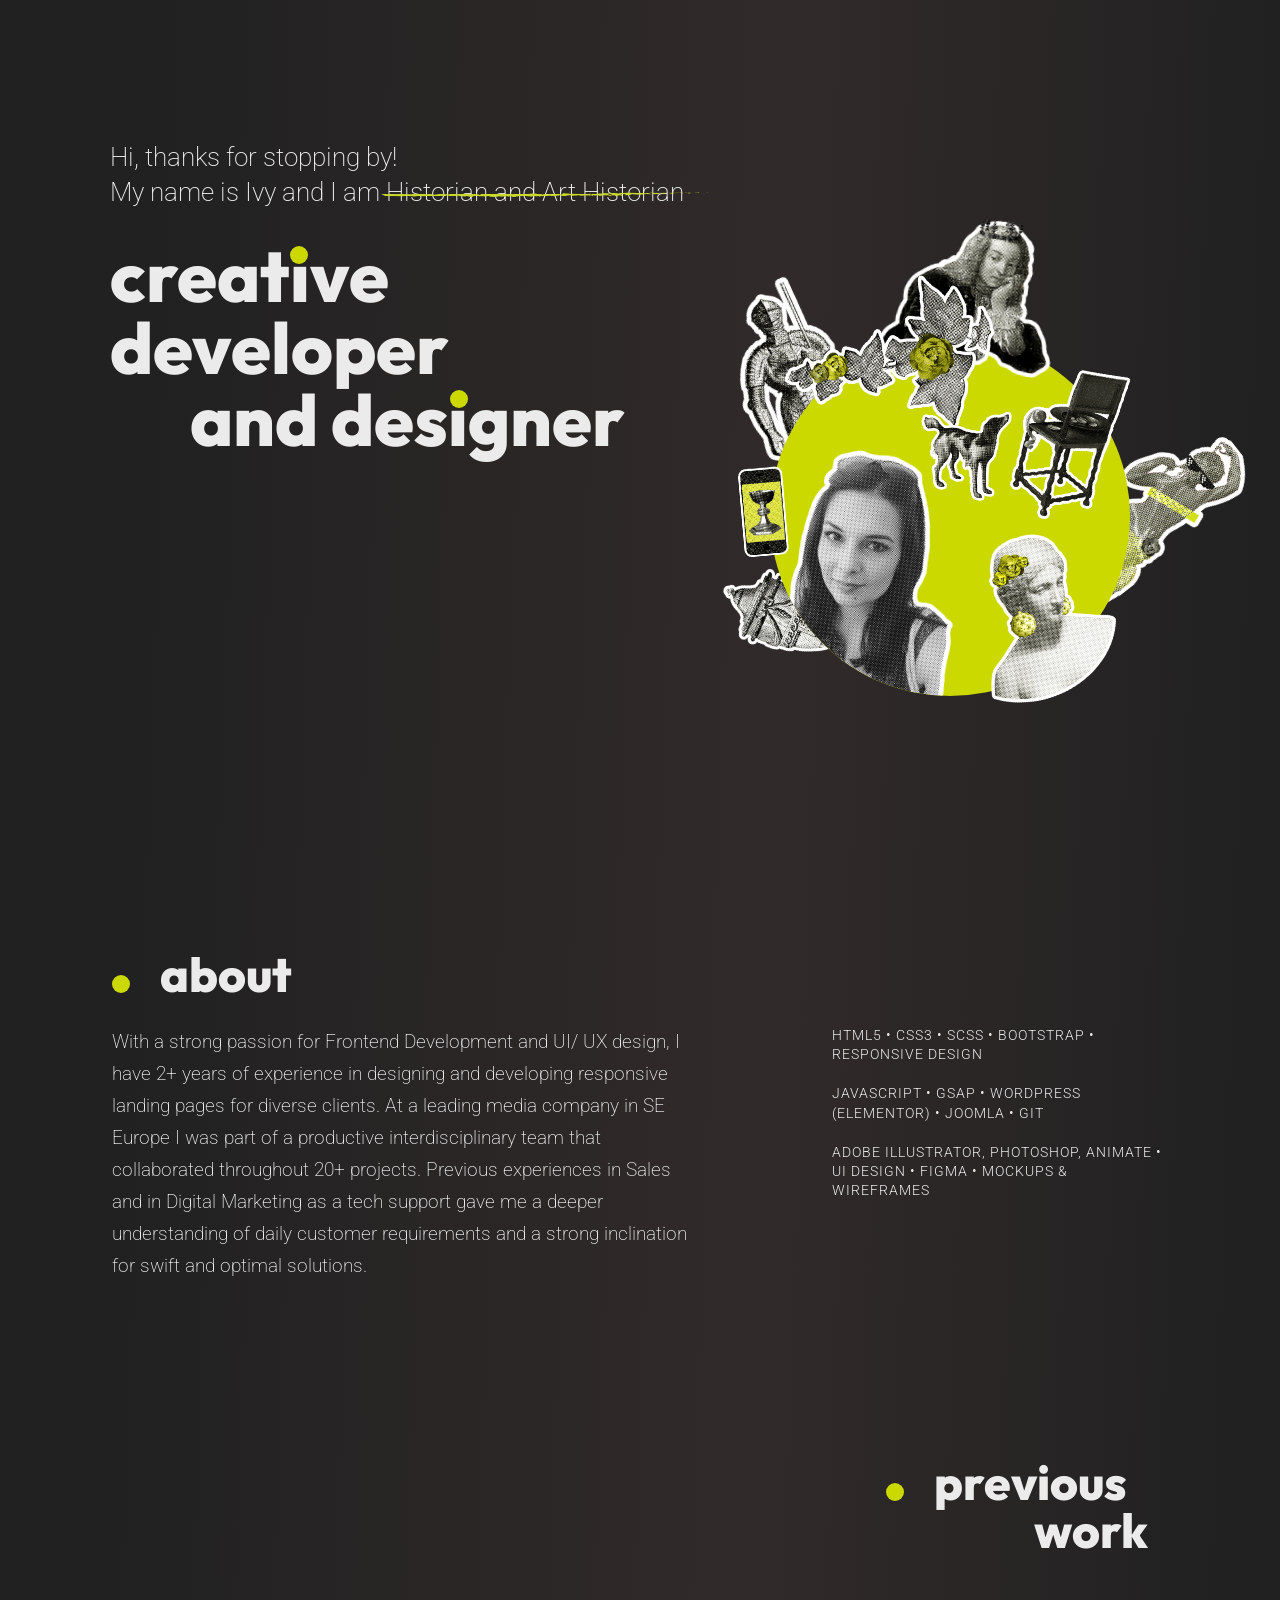
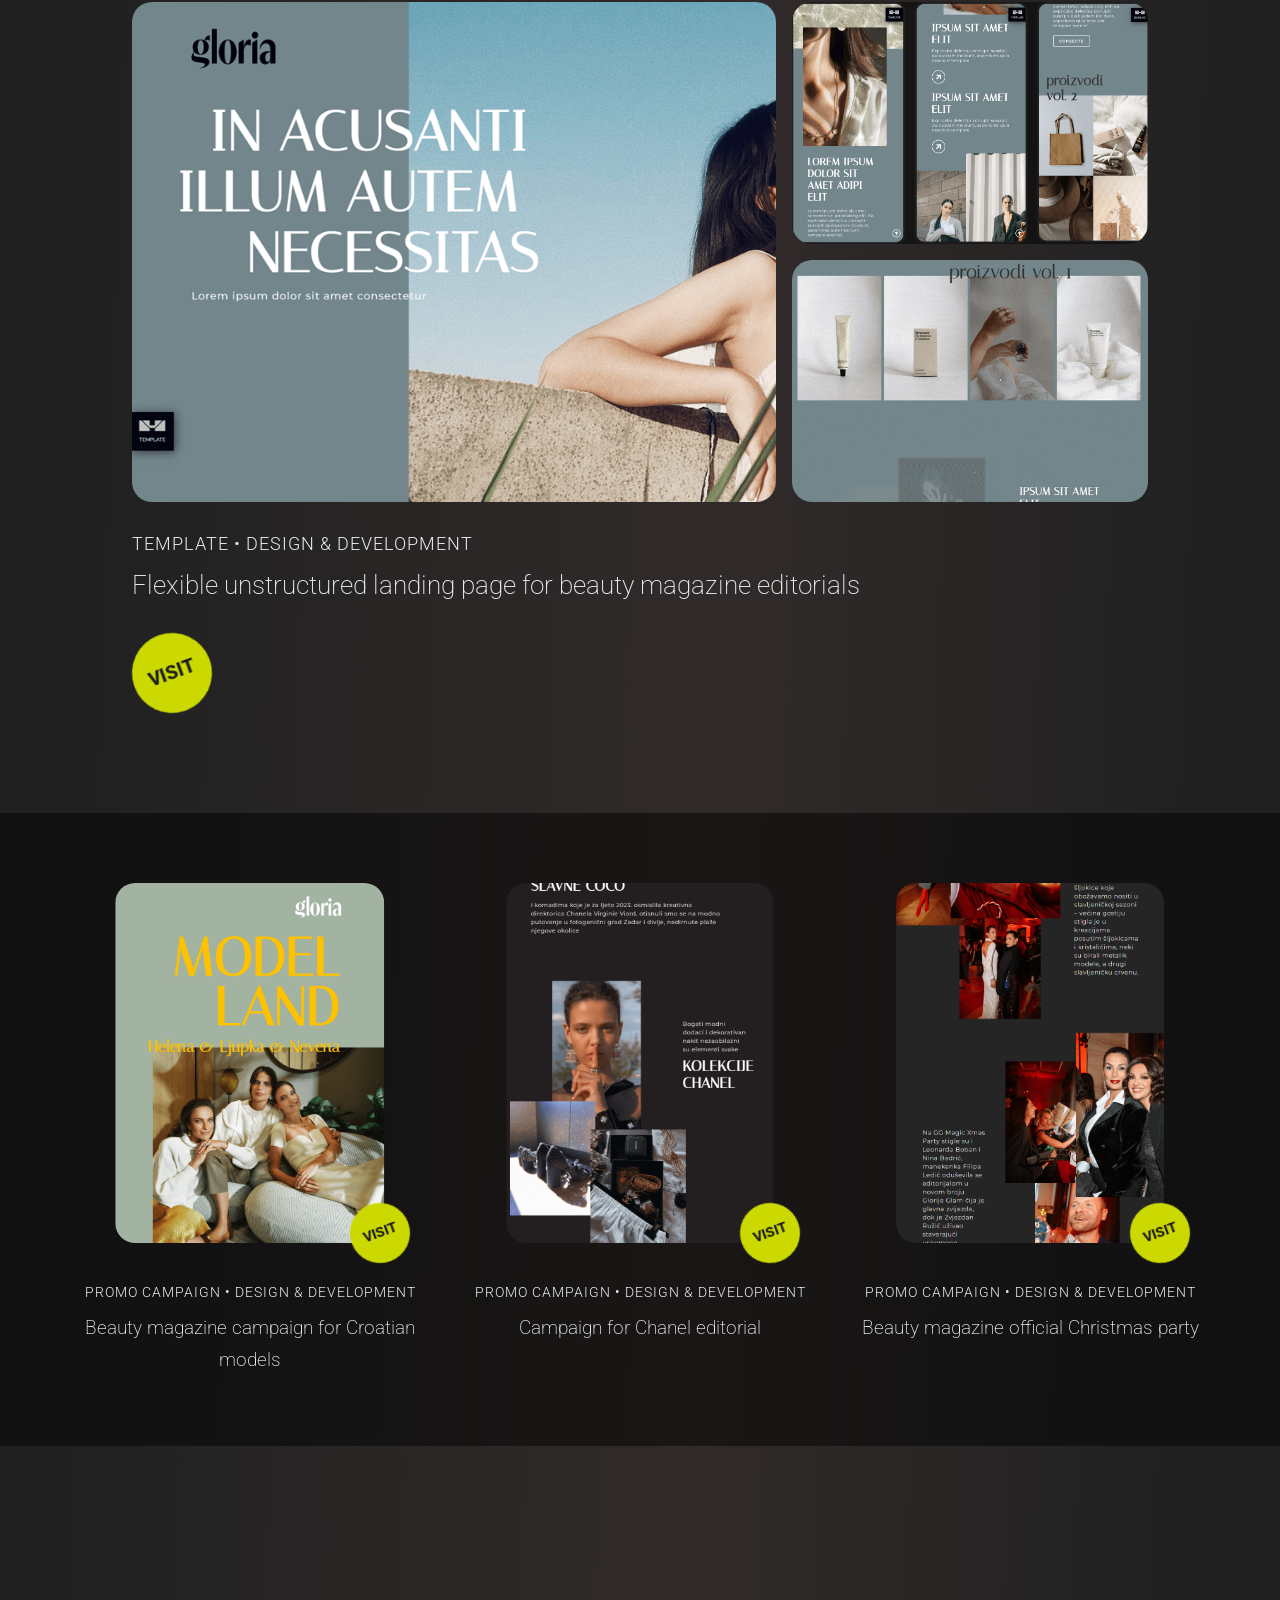
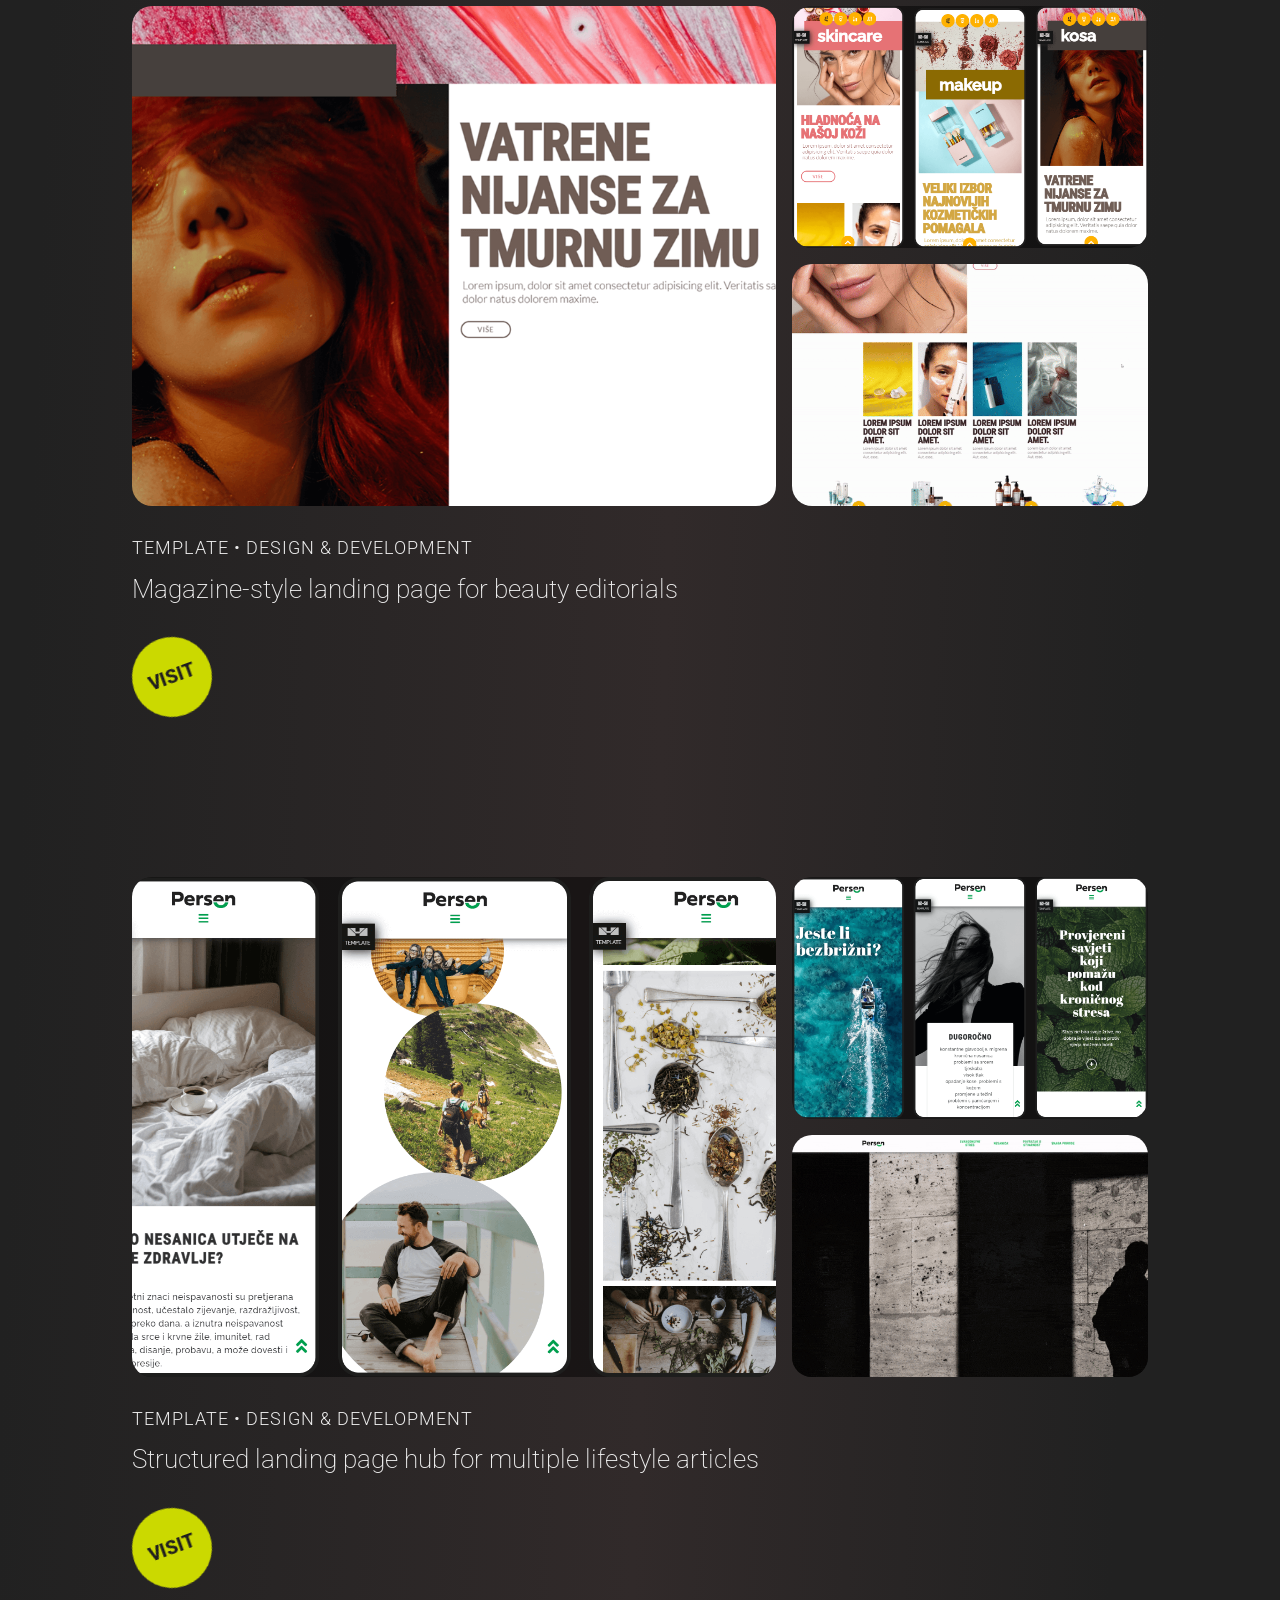
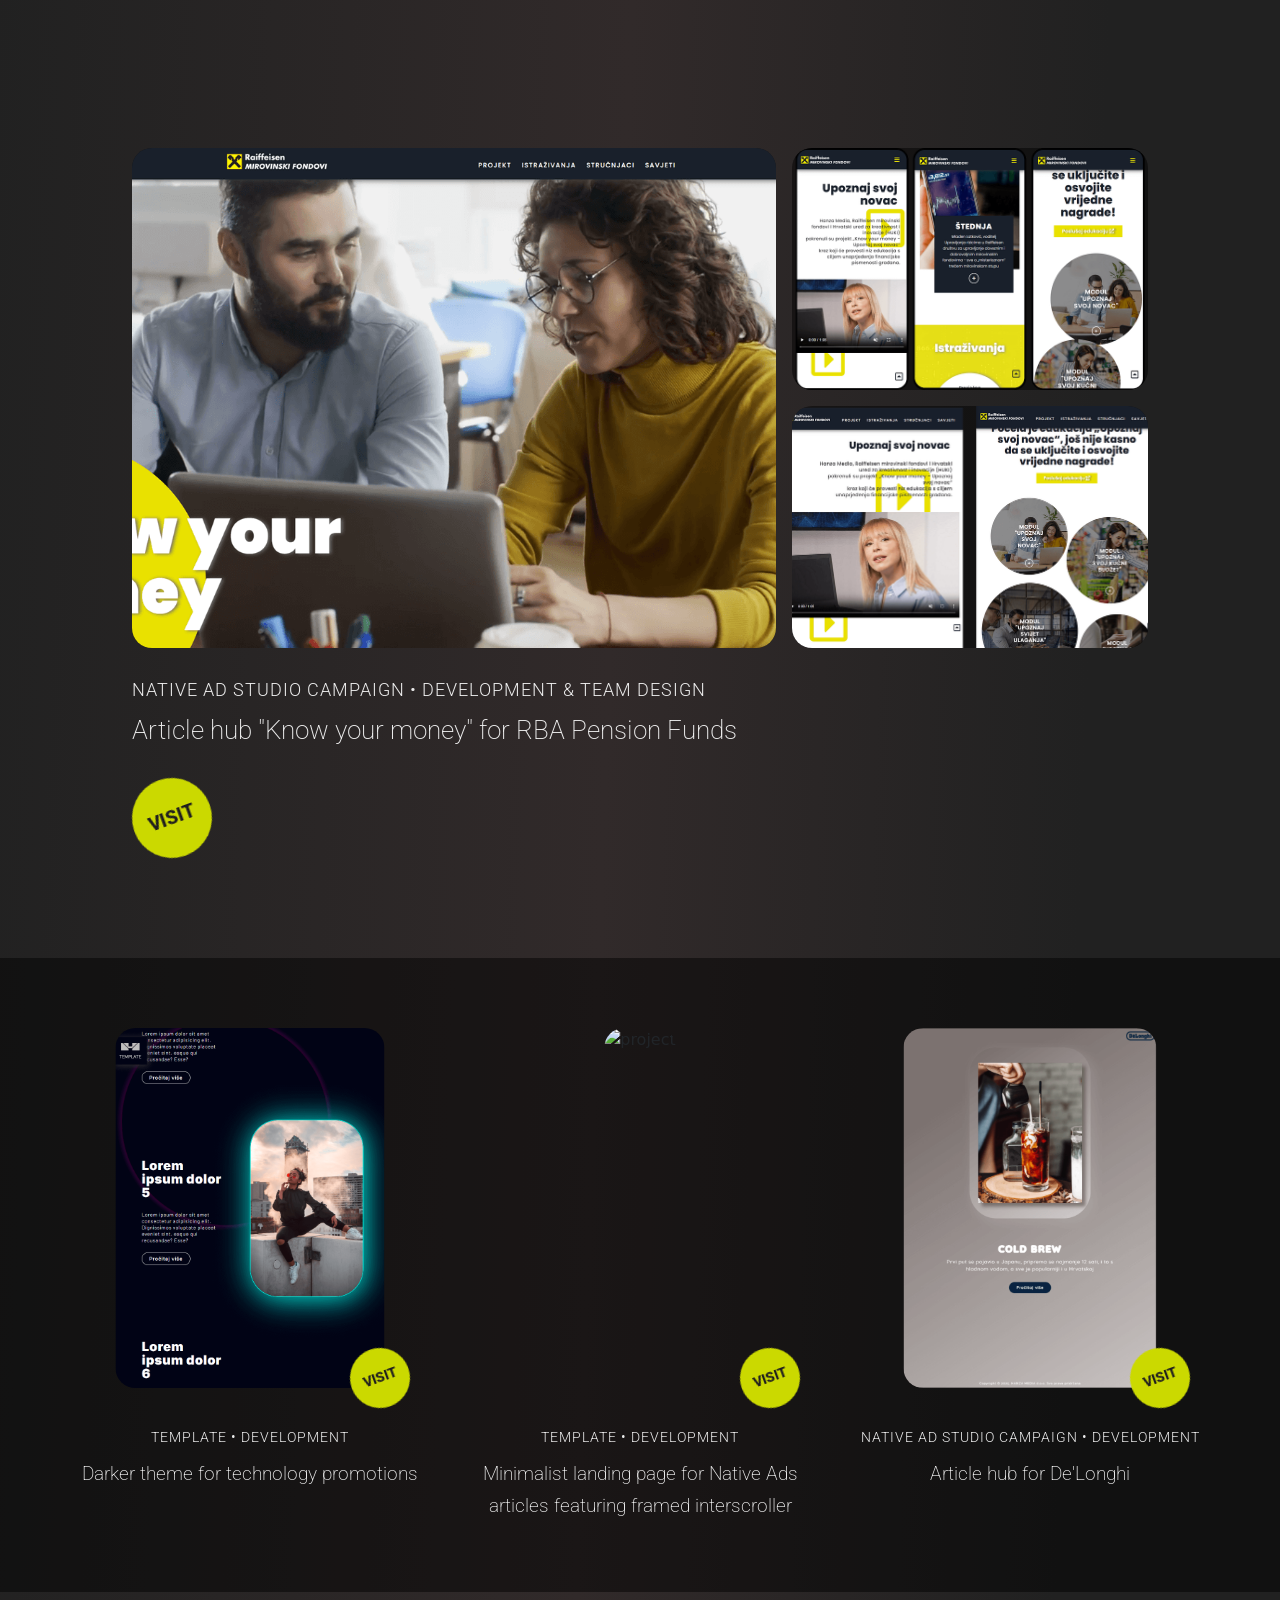
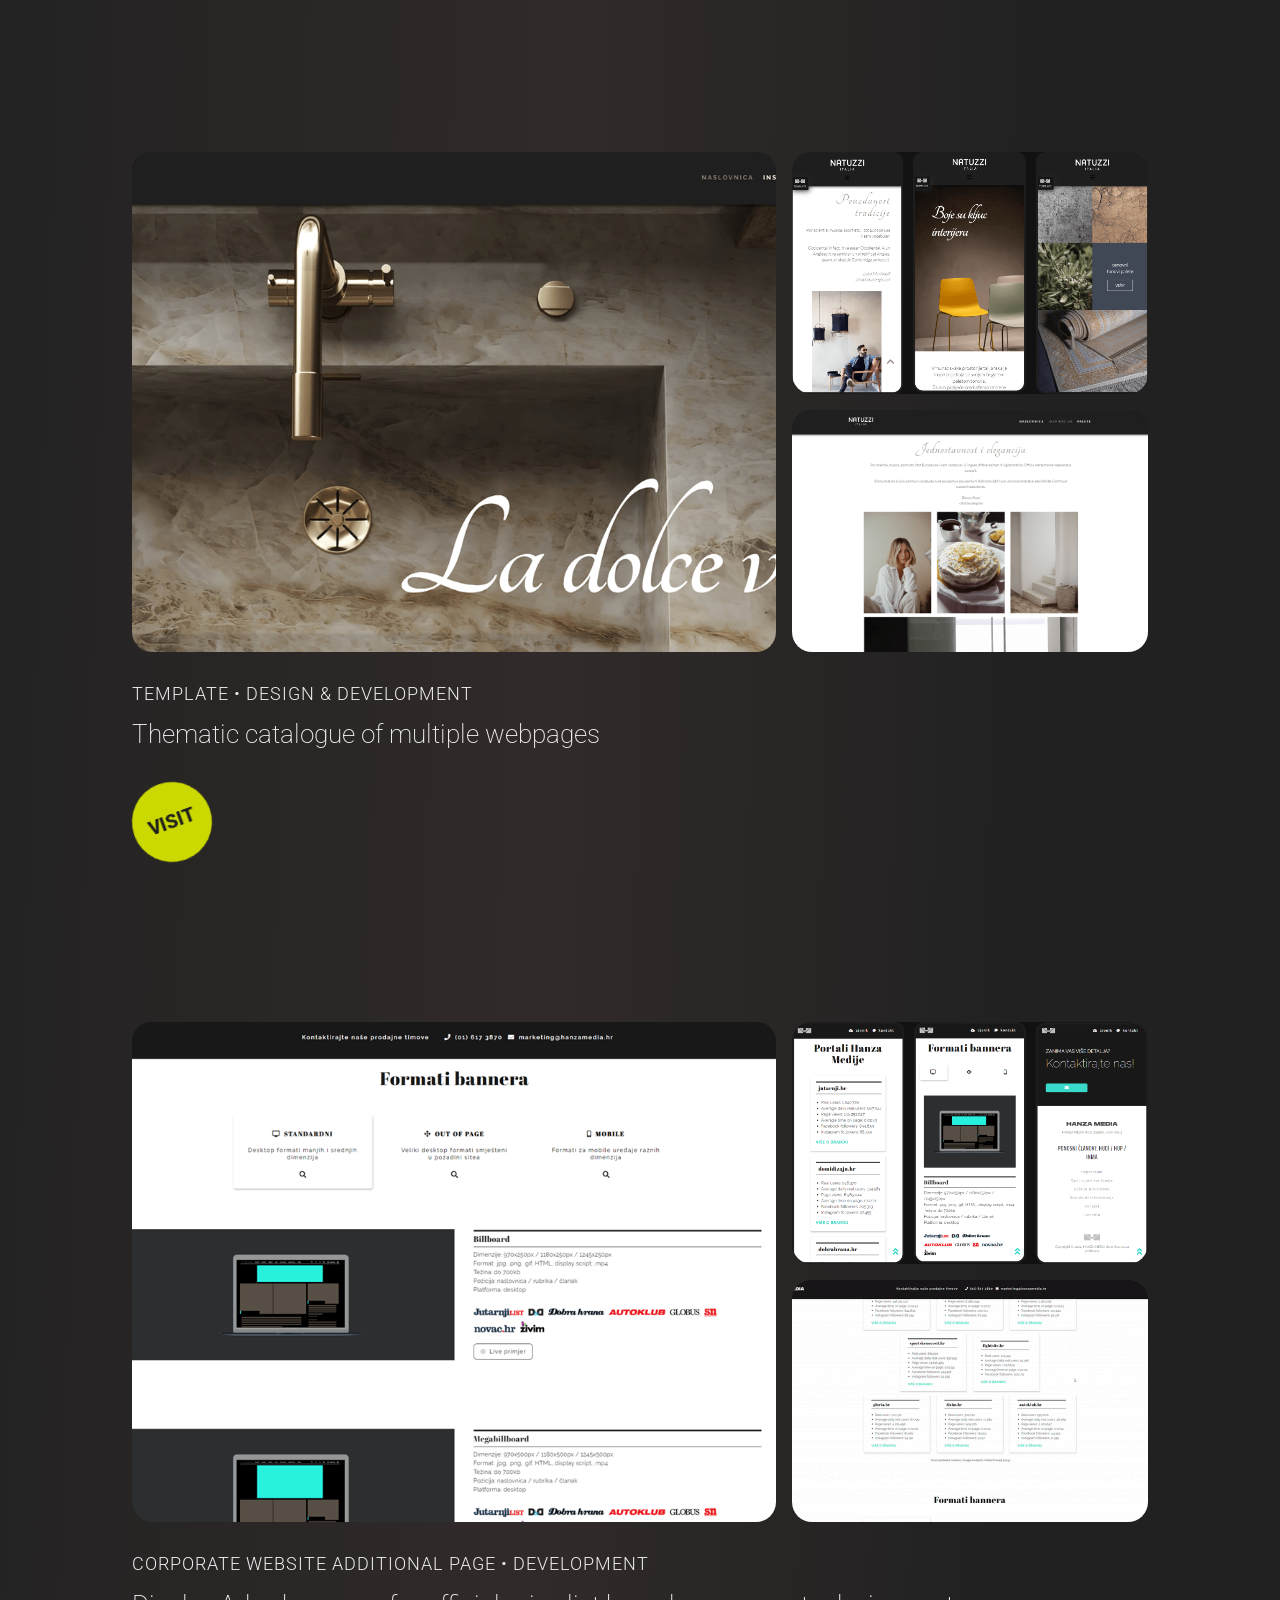
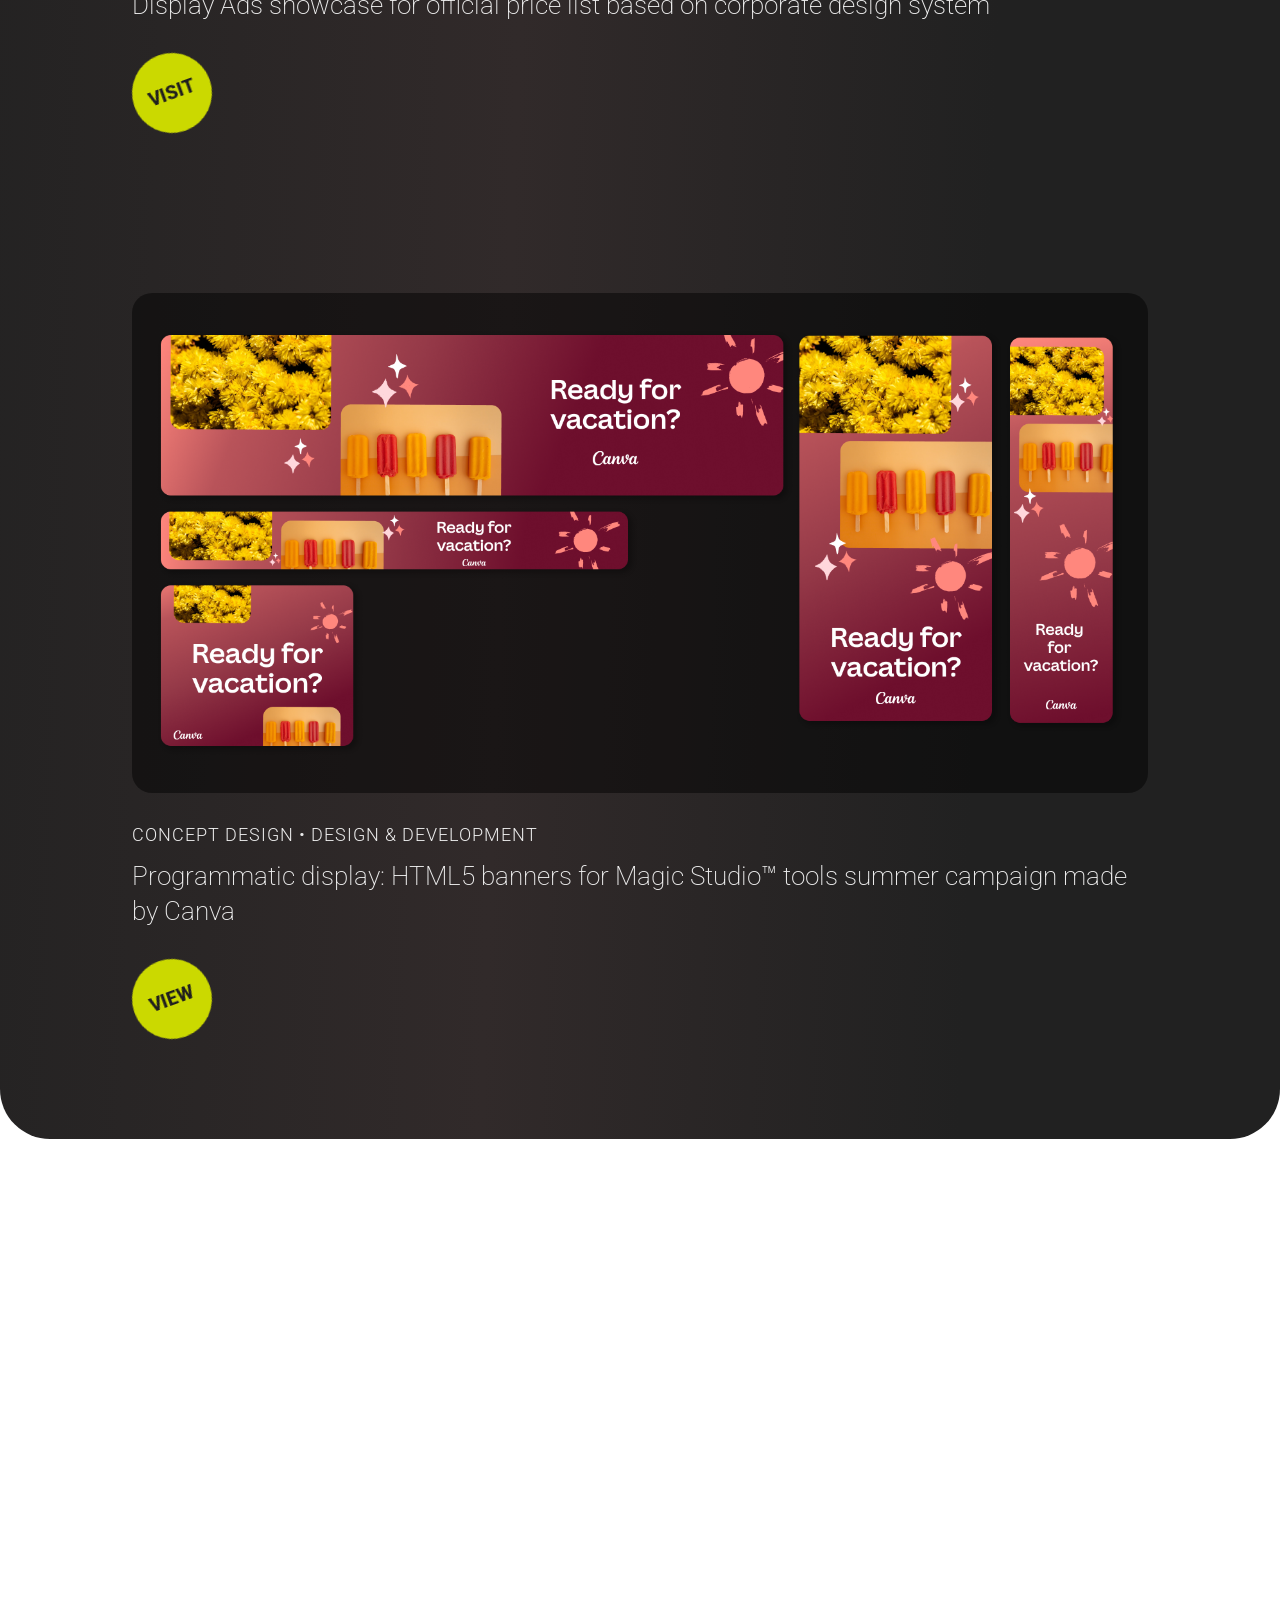
==== index.html @ 666fcdc3 "added lightbox image gallery" ====
<!DOCTYPE html>
<html lang="en">
<head>
    <meta charset="UTF-8">
    <meta name="description" content="Beauty and lifestyle content">
    <meta http-equiv="X-UA-Compatible" content="IE=edge" />
    <meta name="viewport" content="width=device-width, initial-scale=1.0">
    <meta name="robots" content="noindex">

    <!-- Font Awesome -->
    <link rel="stylesheet" href="https://cdnjs.cloudflare.com/ajax/libs/font-awesome/6.7.2/css/all.min.css">
    <!-- Bootstrap 5.0.2. -->
    <link href="https://cdn.jsdelivr.net/npm/bootstrap@5.0.2/dist/css/bootstrap.min.css" rel="stylesheet" integrity="sha384-EVSTQN3/azprG1Anm3QDgpJLIm9Nao0Yz1ztcQTwFspd3yD65VohhpuuCOmLASjC" crossorigin="anonymous">
    <!-- Google Fonts  -->
    <link rel="preconnect" href="https://fonts.googleapis.com">
    <link rel="preconnect" href="https://fonts.gstatic.com" crossorigin>
    <link href="https://fonts.googleapis.com/css2?family=Roboto:ital,wght@0,100;0,300;0,400;0,500;0,700;0,900;1,100;1,300;1,400;1,500;1,700;1,900&display=swap" rel="stylesheet">
    <link href="https://fonts.googleapis.com/css2?family=Outfit:wght@100..900&display=swap" rel="stylesheet">
    <!-- AOS -->
    <link href="https://unpkg.com/aos@2.3.1/dist/aos.css" rel="stylesheet">

    <link rel="stylesheet" type="text/css" href="css/main.css">
    <link rel="icon" type="image/png" sizes="16x16" href="assets/favicon-32x32.png">
    <title>Ivana Supljika &#x2022; Creative Developer</title>

            <!-- SHARE -->
            <meta property="og:title" content="Ivana Supljika"/>
            <meta property="og:description" content="Creative Developer and Designer Portfolio"/>
            <meta property="og:type" content="website"/>
            <meta property="og:locale" content="en_GB"/>
            <meta property="og:url" content="https://ivyshoo.github.io/public/index.html"/>
            <meta property="og:image" content="https://ivyshoo.github.io/public/assets/og-img.png"/>
            <meta property="og:image:secure_url" content="https://ivyshoo.github.io/public/assets/og-img.png"/>
            <meta property="og:image:width" content="1000"/>
            <meta property="og:image:height" content="532"/>
    
</head>

<body>

    <div id="background">

        <div class="lightbox hide">
            <img src="assets/portfolio/cover-fs.png" alt="project">
            <div class="arrow arrow-left">
                <i class="fa-solid fa-chevron-left"></i>
            </div>
            <div class="arrow arrow-right">
                <i class="fa-solid fa-chevron-right"></i>
            </div>
        </div>
    

        <nav>
            <div class="navigation-links">
                <span class="navi-link">
                    <a href="#work" class="text-upper">Work</a>
                </span>
                <span class="dot-sm">
                    &#x2022;
                </span>
                <span class="navi-link">
                    <a href="#contact" class="text-upper">Contact</a>
                </span>
            </div>
        </nav>


        <header>
            <div class="title-small" data-aos="fade-right" data-aos-easing="linear" data-aos-duration="1200">
                <div class="text" >
                    Hi, thanks for stopping by! 
                    <br>
                    My name is Ivy and I am Historian and Art Historian
                    <span class="scratch">
                        <img src="assets/header-mix/strike.png" alt="scratched">
                    </span>
                </div>
            </div>

            <div class="title" data-aos="fade-right" data-aos-easing="linear" data-aos-duration="1200">
                <h1>
                    creative developer
                    <br>
                    <span class="indent-md"></span>
                    and designer
                </h1>
                <div class="letter-dot ld-1"></div>
                <div class="letter-dot ld-2"></div>
            </div>

            <div class="title-photos" data-aos="fade-left" data-aos-easing="linear" data-aos-duration="1200">

                <div class="under-photos">
                    <div class="up under-1">
                        <img src="assets/header-mix/knight-ol.png" alt="knight">
                    </div>
                    <div class="up under-2">
                        <img src="assets/header-mix/lady2-ol.png" alt="lady">
                        <img src="assets/header-mix/sung.png" alt="sunglasses">
                    </div>
                    <div class="up under-3">
                        <img src="assets/header-mix/vase-ol.png" alt="vase">
                    </div>
                </div>

                <div class="header-photo">
                    <img src="assets/header-mix/avatar-ol.png" alt="avatar">
                </div>

                <div class="over-photos">
                    <div class="over over-1">
                        <img src="assets/header-mix/bored-guy-cb-ol.png" alt="noble">
                        <img src="assets/header-mix/crown-falling.png" alt="crown">
                    </div>
                    <div class="over over-2">
                        <img src="assets/header-mix/chair-f-ol.png" alt="chair">
                    </div>
                    <div class="over over-3">
                        <img src="assets/header-mix/lady-f-ol.png" alt="lady">
                    </div>
                    <div class="over over-4">
                        <img src="assets/header-mix/leaves-f-ol.png" alt="leaves">
                    </div>
                    <div class="over over-5">
                        <img src="assets/header-mix/mobile-chalice-f-ol.png" alt="mobile">
                    </div>
                    <div class="over over-6">
                        <img src="assets/header-mix/dog-ol.png" alt="dog">
                    </div>
                </div>

            </div>
    
        </header>


        <section id="about" class="about" data-aos="fade-in" data-aos-easing="linear" data-aos-duration="1000">
            <div class="container">
                <div class="row">
    
                    <div class="col-12">
                        <div class="subtitle">
                            <div class="subtitle-dot sbt-dot-1" data-aos="fade-right" data-aos-easing="linear" data-aos-duration="800"></div>

                            <h2 data-aos="fade-in" data-aos-easing="linear" data-aos-duration="800">
                                About
                            </h2>
                        </div>

                    </div>

                    <div class="col-12 col-lg-8">
                        <div class="text-sm">
                            With a strong passion for Frontend Development and UI/ UX design, I have 2+ years of experience in designing and developing responsive landing pages for diverse clients. At a leading media company in SE Europe I was part of a productive interdisciplinary team that collaborated throughout 20+ projects. Previous experiences in Sales and in Digital Marketing as a tech support gave me a deeper understanding of daily customer requirements and a strong inclination for swift and optimal solutions.
                        </div>
                    </div>
                
                    <div class="col-12 col-lg-4">
                        <div class="skills text-upper-sm">
                            <div class="skill-pack">
                                HTML5 &#x2022; CSS3 &#x2022; SCSS &#x2022; Bootstrap &#x2022; Responsive design
                            </div>
                            <div class="skill-pack">
                                JavaScript &#x2022; GSAP &#x2022; Wordpress (Elementor) &#x2022; Joomla &#x2022; Git
                            </div>
                            <div class="skill-pack">
                                Adobe Illustrator, Photoshop, Animate &#x2022; UI Design &#x2022; Figma &#x2022; Mockups & Wireframes
                            </div>
                        </div>
                    </div>
    
                </div>
            </div>
        </section>
    

        <section id="work">
            <div class="container">
                <div class="row">
                    <div class="col-12">

                        <div class="subtitle">
                            <div class="subtitle-dot" data-aos="fade-right" data-aos-easing="linear" data-aos-duration="800"></div>

                            <h2 data-aos="fade-in" data-aos-easing="linear" data-aos-duration="800">
                                Previous 
                                <br> 
                                <div class="indent">work</div>
                            </h2>
                        </div>

                        <div class="project" data-aos="zoom-in" data-aos-easing="linear" data-aos-duration="800">
                            <div class="project-grid">
                                <div class="grid-img g-img-l grid-row-span-2 img-special-1">
                                    <img src="assets/portfolio/cover-fs.png" alt="project" class="img-click">
                                </div>
                                <div class="grid-img g-img-sm mobile-img">
                                    <img src="assets/portfolio/mobile-fs2.png" alt="project" class="img-click">
                                </div>
                
                                <div class="grid-img g-img-sm">
                                    <img src="assets/portfolio/gif-fs.gif" alt="project" class="img-click">
                                </div>
                            </div>
                
                            <div class="project-title text-upper">
                                Template &#x2022; Design & Development
                            </div>
                            <div class="project-text text">
                                Flexible unstructured landing page for beauty magazine editorials
                            </div>
                            <div class="project-cta">
                                <a href="https://apps.jutarnji.hr/dev/templates/freestyle/" target="_blank">
                                    <button class="btn-visit" >Visit</button>
                                </a>
                            </div>

                        </div>

                    </div>
                </div>
            </div>

            <div class="container-fluid">
                <div class="row">
                    <div class="col-12">

                        <div class="project-set">
                
                            <div class="project-mini" data-aos="fade-down" data-aos-easing="linear" data-aos-duration="800">
                                <div class="project-mini-img">
                                    <img src="assets/portfolio/cover-fs1.png" alt="project" class="img-click click-mini">
                                </div>
                    
                                <div class="project-title text-upper-sm">
                                    Promo campaign &#x2022; Design & Development
                                </div>
                                <div class="project-text text-sm">
                                    Beauty magazine campaign for Croatian models
                                </div>
                                <div class="project-cta">
                                    <a href="https://apps.gloria.hr/model-land/" target="_blank">
                                        <button>Visit</button>
                                    </a>
                                </div>
                            </div>
                
                            <div class="project-mini" data-aos="fade-up" data-aos-easing="linear" data-aos-duration="800" data-aos-offset="300">
                                <div class="project-mini-img">
                                    <img src="assets/portfolio/cover-fs2.png" alt="project" class="img-click click-mini">
                                </div>
                
                                <div class="project-title text-upper-sm">
                                    Promo campaign &#x2022; Design & Development
                                </div>
                                <div class="project-text text-sm">
                                    Campaign for Chanel editorial
                                </div>
                                <div class="project-cta">
                                    <a href="https://apps.gloria.hr/iza-kulisa-snimanja/" target="_blank">
                                        <button>Visit</button>
                                    </a>
                                </div>
                            </div>
                    
                            <div class="project-mini" data-aos="fade-down" data-aos-easing="linear" data-aos-duration="800" data-aos-offset="400">
                                <div class="project-mini-img">
                                    <img src="assets/portfolio/cover-fs3.png" alt="project" class="img-click click-mini">
                                </div>
                
                                <div class="project-title text-upper-sm">
                                    Promo campaign &#x2022; Design & Development
                                </div>
                                <div class="project-text text-sm">
                                    Beauty magazine official Christmas party
                                </div>
                                <div class="project-cta">
                                    <a href="https://apps.gloria.hr/gg-magic-xmas-party/" target="_blank">
                                        <button>Visit</button>
                                    </a>
                                </div>
                            </div>
                
                        </div>
                    </div>
                </div>
            </div>

            <div class="container">
                <div class="row">
                    <div class="col-12">

                        <div class="project" data-aos="zoom-in" data-aos-easing="linear" data-aos-duration="800">
                            <div class="project-grid">
                                <div class="grid-img g-img-l grid-row-span-2 img-special-2">
                                    <img src="assets/portfolio/cover-b.png" alt="project" class="img-click">
                                </div>
                                <div class="grid-img g-img-sm  mobile-img">
                                    <img src="assets/portfolio/mobile-b1.png" alt="project" class="img-click">
                                </div>
                
                                <div class="grid-img g-img-sm">
                                    <img src="assets/portfolio/gif-b.gif" alt="project" class="img-click">
                                </div>
                            </div>
                
                            <div class="project-title text-upper">
                                Template &#x2022; Design & Development
                            </div>
                            <div class="project-text text">
                                Magazine-style landing page for beauty editorials
                            </div>
                            <div class="project-cta">
                                <a href="https://apps.jutarnji.hr/dev/templates/beauty/" target="_blank">
                                    <button>Visit</button>
                                </a>
                            </div>
                        </div>
                
                
                        <div class="project" data-aos="zoom-in" data-aos-easing="linear" data-aos-duration="800">
                            <div class="project-grid">
                                <div class="grid-img g-img-l grid-row-span-2 mobile-img">
                                    <img src="assets/portfolio/mobile-h2.png" alt="project" class="img-click">
                                </div>
                                <div class="grid-img g-img-sm mobile-img">
                                    <img src="assets/portfolio/mobile-h1.png" alt="project" class="img-click">
                                </div>
                
                                <div class="grid-img g-img-sm">
                                    <img src="assets/portfolio/gif-health.gif" alt="project" class="img-click">
                                </div>
                            </div>
                
                            <div class="project-title text-upper">
                                Template &#x2022; Design & Development
                            </div>
                            <div class="project-text text">
                                Structured landing page hub for multiple lifestyle articles
                            </div>
                            <div class="project-cta">
                                <a href="https://apps.jutarnji.hr/dev/templates/zdravlje/" target="_blank">
                                    <button>Visit</button>
                                </a>
                            </div>
                        </div>
                
                
                        <div class="project" data-aos="zoom-in" data-aos-easing="linear" data-aos-duration="800">
                            <div class="project-grid">
                                <div class="grid-img g-img-l grid-row-span-2 img-special-3">
                                    <img src="assets/portfolio/cover-rba.png" alt="project" class="img-click">
                                </div>
                                <div class="grid-img g-img-sm mobile-img">
                                    <img src="assets/portfolio/mobile-rba.png" alt="project" class="img-click">
                                </div>
                
                                <div class="grid-img g-img-sm mobile-img">
                                    <img src="assets/portfolio/mobile-rba2.png" alt="project" class="img-click">
                                </div>
                            </div>
                
                            <div class="project-title text-upper">
                                Native Ad Studio campaign &#x2022; Development & team design
                            </div>
                            <div class="project-text text">
                                Article hub "Know your money" for RBA Pension Funds 
                            </div>
                            <div class="project-cta">
                                <a href="https://native.jutarnji.hr/know-your-money/" target="_blank">
                                    <button>Visit</button>
                                </a>
                            </div>
                        </div>
                
                    </div>
                </div>
            </div>

            <div class="container-fluid">
                <div class="row">
                    <div class="col-12">

                        <div class="project-set">
                
                            <div class="project-mini" data-aos="fade-down" data-aos-easing="linear" data-aos-duration="800">
                                <div class="project-mini-img">
                                    <img src="assets/portfolio/cover-tehno.png" alt="project" class="img-click">
                                </div>
                    
                                <div class="project-title text-upper-sm">
                                    Template &#x2022; Development
                                </div>
                                <div class="project-text text-sm">
                                    Darker theme for technology promotions
                                </div>
                                <div class="project-cta">
                                    <a href="https://apps.jutarnji.hr/dev/templates/tehno/" target="_blank">
                                        <button>Visit</button>
                                    </a>
                                </div>
                            </div>
                
                            <div class="project-mini" data-aos="fade-up" data-aos-easing="linear" data-aos-duration="800" data-aos-offset="300">
                                <div class="project-mini-img">
                                    <img src="assets/portfolio/cover-pf.gif" alt="project" class="img-click">
                                </div>
                
                                <div class="project-title text-upper-sm">
                                    Template &#x2022; Development
                                </div>
                                <div class="project-text text-sm">
                                    Minimalist landing page for Native Ads articles featuring framed interscroller
                                </div>
                                <div class="project-cta">
                                    <a href="https://apps.jutarnji.hr/dev/templates/page-frame/" target="_blank">
                                        <button>Visit</button>
                                    </a>
                                </div>
                            </div>
                    
                            <div class="project-mini" data-aos="fade-down" data-aos-easing="linear" data-aos-duration="800" data-aos-offset="400">
                                <div class="project-mini-img">
                                    <img src="assets/portfolio/cover-delonghi.png" alt="project" class="img-click">
                                </div>
                
                                <div class="project-title text-upper-sm">
                                    Native Ad Studio campaign &#x2022; Development
                                </div>
                                <div class="project-text text-sm">
                                    Article hub for De'Longhi
                                </div>
                                <div class="project-cta">
                                    <a href="https://native.jutarnji.hr/neki-to-vole-hladno/" target="_blank">
                                        <button>Visit</button>
                                    </a>
                                </div>
                            </div>
                    
                        </div>
                
                    </div>
                </div>
            </div>

            <div class="container">
                <div class="row">
                    <div class="col-12">

                        <div class="project" data-aos="zoom-in" data-aos-easing="linear" data-aos-duration="800">
                            <div class="project-grid">
                                <div class="grid-img g-img-l grid-row-span-2">
                                    <img src="assets/portfolio/cover-i.png" alt="project" class="img-click">
                                </div>
                                <div class="grid-img g-img-sm mobile-img">
                                    <img src="assets/portfolio/mobile-i.png" alt="project" class="img-click">
                                </div>
                
                                <div class="grid-img g-img-sm">
                                    <img src="assets/portfolio/scene-i.png" alt="project" class="img-click">
                                </div>
                            </div>
                
                            <div class="project-title text-upper">
                                Template &#x2022; Design & Development
                            </div>
                            <div class="project-text text">
                                Thematic catalogue of multiple webpages 
                            </div>
                            <div class="project-cta">
                                <a href="https://apps.jutarnji.hr/dev/templates/interijeri-2/" target="_blank">
                                    <button>Visit</button>
                                </a>
                            </div>
                        </div>
                
                
                        <div class="project" data-aos="zoom-in" data-aos-easing="linear" data-aos-duration="800">
                            <div class="project-grid">
                                <div class="grid-img g-img-l grid-row-span-2">
                                    <img src="assets/portfolio/cover-sc.png" alt="project" class="img-click">
                                </div>
                                <div class="grid-img g-img-sm mobile-img">
                                    <img src="assets/portfolio/mobile-sc.png" alt="project" class="img-click">
                                </div>
                
                                <div class="grid-img g-img-sm">
                                    <img src="assets/portfolio/gif-sc.gif" alt="project" class="img-click">
                                </div>
                            </div>
                
                            <div class="project-title text-upper">
                                Corporate website additional page &#x2022; Development
                            </div>
                            <div class="project-text text">
                                Display Ads showcase for official price list based on corporate design system
                            </div>
                            <div class="project-cta">
                                <a href="https://native.jutarnji.hr/showcase/" target="_blank">
                                    <button>Visit</button>
                                </a>
                            </div>
                        </div>
                
                
                        <div class="project" data-aos="zoom-in" data-aos-easing="linear" data-aos-duration="800">

                            <div class="project-special">
                                <img src="assets/portfolio/display-banners-mob.png" alt="banners" class="d-md-none">
                                <img src="assets/portfolio/display-banners.png" alt="banners" class="d-none d-md-block img-click">
                            </div>
                
                            <div class="project-title text-upper">
                                Concept design &#x2022; Design & Development
                            </div>
                            <div class="project-text text">
                                Programmatic display: HTML5 banners for Magic Studio™ tools summer campaign made by Canva
                            </div>
                            <div class="project-cta">
                                <a href="https://dribbble.com/shots/24699348-Concept-design-animated-display-ads" target="_blank">
                                    <button>View</button>
                                </a>
                            </div>

                        </div>

                    </div>
                </div>
            </div>

            <div id="contact"></div>
        </section>

    </div>


    <footer>

        <div class="footer-content">
            <div class="title-footer">
                <h1 class="d-block d-md-none">
                    Wanna talk?
                    <br>
                    Let's connect!
                </h1>
                <h1 class="d-none d-md-block">
                    Wanna 
                    <br>
                    <span class="indent-md"></span>
                    talk?
                    <br>
                    Let's connect!
                </h1>

                <div class="letter-dot ld-3"></div>
                <div class="letter-dot ld-4"></div>
            </div>

            <div class="footer-guy">
                <div class="mobile-guy-wave">
                    <img src="assets/footer/mobile-guy-hand-ol.png" alt="statue-hand">
                </div>
                
                <div class="mobile-guy-static">
                    <img src="assets/footer/mobile-guy-torso-f-ol.png" alt="statue-body">
                </div>
                <div class="gum">
                    <div class="gum-ball"></div>
                </div>
            </div>

            <div class="contact-info">
                <div class="links">
                    <a href="mailto:ivana.supljika@gmail.com" target="_blank" class="text">Mail</a>
                    <span id="click-to-copy">
                        <button type="button" class="btn-copy">
                            <div class="copy-label">Copy</div>
                        </button>
                    </span>
                    <br>
                    <a href="https://www.linkedin.com/in/ivana-supljika/" target="_blank" class="text">LinkedIn</a>
                    <br>
                    <a href="https://github.com/IvyShoo" target="_blank" class="text">GitHub</a>
                    <br>
                    <a href="https://dribbble.com/IvyShoo" target="_blank" class="text">Dribbble</a>
                </div>

                <div id="copy">
                    <div class="separator"></div>
                    <div class="copy-text text-upper-mini">
                        &copy 
                        <span id="year"></span>
                        Ivana Šupljika &#x2022; ALL RIGHTS RESERVED
                    </div>
                    <div class="assets text-mini">
                        www.freepik.com: 
                        <a href="https://www.freepik.com/author/rawpixel-com" target="_blank">"rawpixel.com"</a>, 
                        <a href="https://www.freepik.com/author/freepik" target="_blank">"freepik"</a>,
                        <a href="https://www.freepik.com/author/svstudioart" target="_blank">"svstudioart"</a> 
                        &#x2022;
                        Unsplash: 
                        <a href="https://unsplash.com/photos/white-and-gray-christmas-baubles-iZTMUjrvX4c" target="_blank">Annie Spratt</a>,
                        <a href="https://unsplash.com/photos/gold-footed-glass-on-black-table-oBn35IwlLYQ" target="_blank">James Coleman</a>,
                        <a href="https://unsplash.com/photos/red-rose-in-bloom-during-daytime-cT6VqxY6lcY" target="_blank">Hendri Sabri</a> 
                        &#x2022;
                        Paintings:
                        <a href="https://commons.wikimedia.org/wiki/Jean-Fran%C3%A7ois_de_Troy" target="_blank">Jean-François de Troy</a>,
                        <a href="https://artsandculture.google.com/asset/easy-come-easy-go/fAEhfYdVVgka-g?hl=en" target="_blank">Jan Havicksz. Steen</a> 
                    </div>
                </div>
            </div>
        </div>

        <div class="balloon">
            <a href="#">
                <img src="assets/footer/balloon-f-ol.png" alt="balloon-up">
            </a>
        </div>

    </footer>
    

    <!-- jQuery -->
    <script src="https://code.jquery.com/jquery-3.6.0.min.js" integrity="sha256-/xUj+3OJU5yExlq6GSYGSHk7tPXikynS7ogEvDej/m4=" crossorigin="anonymous"></script>

    <!-- Bootstrap 5.0.2. -->
    <script src="https://cdn.jsdelivr.net/npm/bootstrap@5.0.2/dist/js/bootstrap.bundle.min.js" integrity="sha384-MrcW6ZMFYlzcLA8Nl+NtUVF0sA7MsXsP1UyJoMp4YLEuNSfAP+JcXn/tWtIaxVXM" crossorigin="anonymous"></script>

    <!-- AOS -->
    <script src="https://unpkg.com/aos@2.3.1/dist/aos.js"></script>

    <!-- GSAP -->
    <script src="https://cdn.jsdelivr.net/npm/gsap@3.12.7/dist/gsap.min.js"></script>
    <script src="https://cdn.jsdelivr.net/npm/gsap@3.12.7/dist/Flip.min.js"></script>
    <script src="https://cdn.jsdelivr.net/npm/gsap@3.12.7/dist/ScrollTrigger.min.js"></script>
    <script src="https://cdn.jsdelivr.net/npm/gsap@3.12.7/dist/MotionPathPlugin.min.js"></script>

    <!-- Custom Scripts -->
    <script src="script.js" ></script>

</body>
</html>
---- css/main.css ----
.project-cta a button {
  color: #1f1e1e;
  font-family: "Roboto", serif;
  font-style: normal;
  text-transform: uppercase;
  font-weight: 800;
  font-size: 1.2rem;
  line-height: 1.2rem;
}
@media (min-width: 1920px) {
  .project-cta a button {
    font-size: 1.4rem;
    line-height: 1.4rem;
  }
}

.project-mini a button,
#click-to-copy button {
  color: #1f1e1e;
  font-family: "Roboto", serif;
  font-style: normal;
  text-transform: uppercase;
  font-weight: 800;
  font-size: 0.8rem;
  line-height: 0.8rem;
}
@media (min-width: 992px) {
  .project-mini a button,
  #click-to-copy button {
    font-size: 0.9rem;
    line-height: 1rem;
  }
}

::-webkit-scrollbar {
  width: 1rem;
}

::-webkit-scrollbar-track {
  background: #2e2c2c;
}

::-webkit-scrollbar-thumb {
  background: #1f1c1c;
  border-radius: 100vw;
  border: 4px solid #2e2c2c;
}

::-webkit-scrollbar-thumb:hover {
  background: #1a1717;
}

nav {
  position: fixed;
  top: 0;
  left: 0;
  width: 100vw;
  z-index: 1000;
  height: 50px;
  transition: all 0.3s ease-in-out;
}
@media (min-width: 992px) {
  nav {
    height: 70px;
  }
}
@media (min-width: 1920px) {
  nav {
    height: 80px;
  }
}

.navigation-links {
  height: 50px;
  padding: 0px 50px;
  display: flex;
  align-items: center;
  border-radius: 0 0 30px 30px;
  width: 300px;
  margin: 0 auto;
}
@media (min-width: 992px) {
  .navigation-links {
    height: 70px;
  }
}
@media (min-width: 1200px) {
  .navigation-links {
    margin: 0 0 0 75vw;
    justify-content: flex-end;
  }
}
@media (min-width: 1920px) {
  .navigation-links {
    margin: 0 0 0 86vw;
    height: 80px;
  }
}

.navi-link {
  width: 100px;
  margin-right: 10px;
  text-align: end;
}
.navi-link:nth-child(3) {
  text-align: start;
  margin-left: 10px;
}

.dot-sm {
  color: #ebebeb;
  width: 10px;
  text-align: center;
}

.scroll-down nav {
  transform: translate3d(0, -100%, 0);
}

.scroll-up nav .navigation-links {
  background-color: rgba(0, 0, 0, 0.9215686275);
}
@media (min-width: 1920px) {
  .scroll-up nav .navigation-links {
    background-color: unset;
  }
}

.letter-dot {
  width: 12px;
  height: 12px;
  border-radius: 50%;
  background-color: #cbd900;
  position: absolute;
  left: 120px;
  top: 5px;
}
@media (min-width: 412px) {
  .letter-dot {
    left: 137px;
    top: 6px;
  }
}
@media (min-width: 992px) {
  .letter-dot {
    width: 18px;
    height: 18px;
    left: 180px;
    top: 6px;
  }
}
@media (min-width: 1600px) {
  .letter-dot {
    width: 24px;
    height: 24px;
    left: 240px;
    top: 8px;
  }
}

.ld-2 {
  left: 79px;
  top: 149px;
}
@media (min-width: 412px) {
  .ld-2 {
    left: 90px;
    top: 169px;
  }
}
@media (min-width: 768px) {
  .ld-2 {
    left: 277px;
    top: 61px;
  }
}
@media (min-width: 992px) {
  .ld-2 {
    left: 340px;
    top: 78px;
  }
}
@media (min-width: 1200px) {
  .ld-2 {
    top: 150px;
  }
}
@media (min-width: 1600px) {
  .ld-2 {
    left: 427px;
    top: 104px;
  }
}
@media (min-width: 1920px) {
  .ld-2 {
    left: 507px;
  }
}

.ld-3 {
  left: 235px;
  top: 26px;
}
@media (min-width: 412px) {
  .ld-3 {
    left: 269px;
    top: 32px;
  }
}
@media (min-width: 768px) {
  .ld-3 {
    left: 187px;
    top: 90px;
  }
}
@media (min-width: 992px) {
  .ld-3 {
    left: 221px;
    top: 118px;
  }
}
@media (min-width: 1600px) {
  .ld-3 {
    left: 267px;
    top: 158px;
  }
}
@media (min-width: 1920px) {
  .ld-3 {
    left: 347px;
  }
}

.ld-4 {
  left: 246px;
  top: 67px;
}
@media (min-width: 412px) {
  .ld-4 {
    left: 283px;
    top: 80px;
  }
}
@media (min-width: 768px) {
  .ld-4 {
    left: 318px;
    top: 144px;
  }
}
@media (min-width: 992px) {
  .ld-4 {
    left: 419px;
    top: 190px;
  }
}
@media (min-width: 1600px) {
  .ld-4 {
    top: 254px;
    left: 559px;
  }
}
@media (min-width: 1920px) {
  .ld-4 {
    left: 558px;
  }
}

.subtitle-dot {
  width: 12px;
  height: 12px;
  border-radius: 50%;
  background-color: #cbd900;
  position: relative;
  top: 21px;
  margin-right: 20px;
}
@media (min-width: 992px) {
  .subtitle-dot {
    width: 18px;
    height: 18px;
    margin-right: 30px;
    top: 25px;
  }
}
@media (min-width: 1600px) {
  .subtitle-dot {
    width: 24px;
    height: 24px;
    top: 21px;
  }
}
@media (min-width: 1920px) {
  .subtitle-dot {
    top: 40px;
  }
}

@media (min-width: 1400px) {
  .sbt-dot-1 {
    display: none;
  }
}

button {
  border: none;
  background-color: #cbd900;
  width: 80px;
  height: 80px;
  border-radius: 50%;
  transform: rotate(-20deg);
  transition: transform 0.4s;
}
button:hover {
  transform: rotate(360deg);
}
@media (min-width: 1920px) {
  button {
    width: 100px;
    height: 100px;
  }
}

.project-mini button,
#click-to-copy button {
  width: 60px;
  height: 60px;
}

.project-mini .project-cta {
  position: absolute;
  top: 350px;
  left: 265px;
}
@media (min-width: 375px) {
  .project-mini .project-cta {
    left: 280px;
  }
}
@media (min-width: 412px) {
  .project-mini .project-cta {
    left: 300px;
  }
}
@media (min-width: 768px) {
  .project-mini .project-cta {
    top: 402px;
    left: 350px;
  }
}
@media (min-width: 1200px) {
  .project-mini .project-cta {
    top: 320px;
    left: 280px;
  }
}
@media (min-width: 1920px) {
  .project-mini .project-cta {
    top: 365px;
    left: 348px;
  }
}

.img-click {
  cursor: pointer;
}

.lightbox {
  position: fixed;
  top: 50%;
  left: 50%;
  transform: translate(-50%, -50%);
  background: rgba(0, 0, 0, 0.4784313725);
  width: 100%;
  height: 100%;
  backdrop-filter: blur(10px);
  display: flex;
  justify-content: center;
  align-items: flex-start;
  z-index: 1001;
}
.lightbox img {
  position: absolute;
  top: 50%;
  left: 50%;
  transform: translate(-50%, -50%);
  height: auto;
  width: 100vw;
  box-shadow: 10px 10px 20px black;
}
@media (min-width: 768px) {
  .lightbox img {
    width: 700px;
  }
}
@media (min-width: 992px) {
  .lightbox img {
    width: 800px;
  }
}
@media (min-width: 1200px) {
  .lightbox img {
    width: auto;
    height: 550px;
  }
}
@media (min-width: 1400px) {
  .lightbox img {
    height: 600px;
  }
}
@media (min-width: 1920px) {
  .lightbox img {
    height: 700px;
  }
}

.hide {
  display: none;
}

.arrow {
  font-size: 30px;
  color: #ebebeb;
  position: fixed;
  top: 50%;
  text-align: center;
  transition: 0.4s;
  cursor: pointer;
}
.arrow:hover {
  color: #b6b6b6;
  transform: scale(1.5);
}

.arrow-left {
  left: 10px;
}
@media (min-width: 1600px) {
  .arrow-left {
    left: 70px;
  }
}
@media (min-width: 1920px) {
  .arrow-left {
    left: 130px;
  }
}
@media (min-width: 2560px) {
  .arrow-left {
    left: 440px;
  }
}

.arrow-right {
  right: 10px;
}
@media (min-width: 1600px) {
  .arrow-right {
    right: 70px;
  }
}
@media (min-width: 1920px) {
  .arrow-right {
    right: 130px;
  }
}
@media (min-width: 2560px) {
  .arrow-right {
    right: 440px;
  }
}

::selection {
  background: #cbd900;
  color: #1f1e1e;
}

::-moz-selection {
  background: #cbd900;
  color: #1f1e1e;
}

a {
  text-decoration: none;
}

.navi-link a {
  transition: color 0.4s;
}

.navi-link:hover a {
  color: #b6b6b6;
}

h1 {
  color: #ebebeb;
  font-family: "Outfit", serif;
  font-style: normal;
  text-transform: lowercase;
  font-weight: 800;
  font-size: 3rem;
  line-height: 3rem;
}
@media (min-width: 412px) {
  h1 {
    font-size: 3.4rem;
    line-height: 3.4rem;
  }
}
@media (min-width: 992px) {
  h1 {
    font-size: 4.5rem;
    line-height: 4.5rem;
  }
}
@media (min-width: 1600px) {
  h1 {
    font-size: 6rem;
    line-height: 6rem;
  }
}

h2 {
  color: #ebebeb;
  font-family: "Outfit", serif;
  font-style: normal;
  text-transform: lowercase;
  font-weight: 800;
  font-size: 2.2rem;
  line-height: 2.6rem;
}
@media (min-width: 992px) {
  h2 {
    font-size: 3rem;
    line-height: 3rem;
  }
}
@media (min-width: 1920px) {
  h2 {
    font-size: 4.5rem;
    line-height: 4.8rem;
  }
}

.title-footer h1 {
  color: #ebebeb;
  font-family: "Outfit", serif;
  font-style: normal;
  text-transform: lowercase;
  font-weight: 800;
  font-size: 2.2rem;
  line-height: 2.6rem;
  text-align: center;
}
@media (min-width: 992px) {
  .title-footer h1 {
    font-size: 3rem;
    line-height: 3rem;
  }
}
@media (min-width: 1920px) {
  .title-footer h1 {
    font-size: 4.5rem;
    line-height: 4.8rem;
  }
}
@media (min-width: 412px) {
  .title-footer h1 {
    font-size: 3rem;
    line-height: 3rem;
  }
}
@media (min-width: 768px) {
  .title-footer h1 {
    color: #ebebeb;
    font-family: "Outfit", serif;
    font-style: normal;
    text-transform: lowercase;
    font-weight: 800;
    font-size: 3rem;
    line-height: 3rem;
    text-align: unset;
  }
}
@media (min-width: 768px) and (min-width: 412px) {
  .title-footer h1 {
    font-size: 3.4rem;
    line-height: 3.4rem;
  }
}
@media (min-width: 768px) and (min-width: 992px) {
  .title-footer h1 {
    font-size: 4.5rem;
    line-height: 4.5rem;
  }
}
@media (min-width: 768px) and (min-width: 1600px) {
  .title-footer h1 {
    font-size: 6rem;
    line-height: 6rem;
  }
}
@media (min-width: 1920px) {
  .title-footer h1 {
    color: #ebebeb;
    font-family: "Outfit", serif;
    font-style: normal;
    text-transform: lowercase;
    font-weight: 800;
    font-size: 3rem;
    line-height: 3rem;
    line-height: 5.8rem;
    text-align: unset;
  }
}
@media (min-width: 1920px) and (min-width: 412px) {
  .title-footer h1 {
    font-size: 3.4rem;
    line-height: 3.4rem;
  }
}
@media (min-width: 1920px) and (min-width: 992px) {
  .title-footer h1 {
    font-size: 4.5rem;
    line-height: 4.5rem;
  }
}
@media (min-width: 1920px) and (min-width: 1600px) {
  .title-footer h1 {
    font-size: 6rem;
    line-height: 6rem;
  }
}

.text {
  color: #ebebeb;
  font-family: "Roboto", serif;
  font-style: normal;
  font-weight: 200;
  font-size: 1rem;
  line-height: 1.4rem;
}
@media (min-width: 412px) {
  .text {
    font-size: 1.2rem;
    line-height: 1.6rem;
  }
}
@media (min-width: 992px) {
  .text {
    font-size: 1.6rem;
    line-height: 2.2rem;
  }
}
@media (min-width: 1920px) {
  .text {
    font-size: 2rem;
    line-height: 2.8rem;
  }
}

.text-sm {
  color: #ebebeb;
  font-family: "Roboto", serif;
  font-style: normal;
  font-weight: 200;
  font-size: 1rem;
  line-height: 1.5rem;
}
@media (min-width: 992px) {
  .text-sm {
    font-size: 1.2rem;
    line-height: 2rem;
  }
}
@media (min-width: 1920px) {
  .text-sm {
    font-size: 1.4rem;
    line-height: 2.2rem;
  }
}

.text-mini {
  color: #ebebeb;
  font-family: "Roboto", serif;
  font-style: normal;
  font-weight: 200;
  color: #b6b6b6;
  letter-spacing: 0.5px;
  font-size: 0.7rem;
  line-height: 1rem;
}
@media (min-width: 992px) {
  .text-mini {
    font-size: 0.8rem;
    line-height: 1.1rem;
  }
}
@media (min-width: 1920px) {
  .text-mini {
    font-size: 0.8rem;
    line-height: 1.1rem;
  }
}

.text-upper {
  color: #ebebeb;
  font-family: "Roboto", serif;
  font-style: normal;
  letter-spacing: 1px;
  text-transform: uppercase;
  font-weight: 300;
  font-size: 0.9rem;
  line-height: 1rem;
}
@media (min-width: 992px) {
  .text-upper {
    font-size: 1.1rem;
    line-height: 1.6rem;
  }
}
@media (min-width: 1920px) {
  .text-upper {
    font-size: 1.2rem;
    line-height: 1.4rem;
  }
}

.text-upper-sm {
  color: #ebebeb;
  font-family: "Roboto", serif;
  font-style: normal;
  letter-spacing: 1px;
  text-transform: uppercase;
  font-weight: 300;
  font-size: 0.9rem;
  line-height: 1.2rem;
}
@media (min-width: 992px) {
  .text-upper-sm {
    font-size: 0.9rem;
    line-height: 1.2rem;
  }
}
@media (min-width: 1920px) {
  .text-upper-sm {
    font-size: 1rem;
    line-height: 1.6rem;
  }
}

.text-upper-mini {
  color: #ebebeb;
  font-family: "Roboto", serif;
  font-style: normal;
  letter-spacing: 1px;
  text-transform: uppercase;
  font-weight: 300;
  color: #b6b6b6;
  font-size: 0.6rem;
  line-height: 0.8rem;
}
@media (min-width: 992px) {
  .text-upper-mini {
    font-size: 0.8rem;
    line-height: 1.1rem;
  }
}

.project-title.text-upper-sm,
.project-text.text-sm {
  text-align: center;
}

.assets a {
  color: #b6b6b6;
}

.assets a:hover {
  color: #ebebeb;
}

@keyframes mobile {
  0% {
    transform: rotate(-5deg);
  }
  50% {
    transform: rotate(0deg);
  }
  100% {
    transform: rotate(-5deg);
  }
}
@keyframes crown-mob {
  0% {
    left: 22px;
    transform: rotate(0deg);
  }
  20% {
    left: 22px;
    transform: rotate(0deg);
  }
  90% {
    left: 28px;
    transform: rotate(15deg);
  }
  100% {
    left: 20px;
    transform: rotate(0deg);
  }
}
@keyframes crown-tab {
  0% {
    left: 75px;
    transform: rotate(0deg);
  }
  20% {
    left: 75px;
    transform: rotate(0deg);
  }
  90% {
    left: 90px;
    transform: rotate(15deg);
  }
  100% {
    left: 80px;
    transform: rotate(0deg);
  }
}
@keyframes crown-desk {
  0% {
    left: 120px;
    transform: rotate(0deg);
  }
  20% {
    left: 120px;
    transform: rotate(0deg);
  }
  90% {
    left: 134px;
    transform: rotate(15deg);
  }
  100% {
    left: 118px;
    transform: rotate(0deg);
  }
}
@keyframes sunglasses-mob {
  0% {
    width: 30px;
  }
  50% {
    width: 50px;
  }
  100% {
    width: 30px;
  }
}
@keyframes sunglasses-desk {
  0% {
    width: 70px;
  }
  50% {
    width: 90px;
  }
  100% {
    width: 70px;
  }
}
@keyframes leaves-mob {
  0% {
    top: 205px;
  }
  50% {
    top: 202px;
  }
  100% {
    top: 205px;
  }
}
@keyframes leaves-tab {
  0% {
    top: 280px;
  }
  50% {
    top: 285px;
  }
  100% {
    top: 280px;
  }
}
@keyframes leaves-desk {
  0% {
    top: 280px;
  }
  50% {
    top: 285px;
  }
  100% {
    top: 280px;
  }
}
@keyframes wave {
  0%, 15% {
    transform: rotateZ(-15deg);
  }
  20% {
    transform: rotateZ(10deg);
  }
  25% {
    transform: rotateZ(-10deg);
  }
  30% {
    transform: rotateZ(6deg);
  }
  35% {
    transform: rotateZ(-4deg);
  }
  40%, 100% {
    transform: rotateZ(-15deg);
  }
}
@keyframes gum-mob {
  0% {
    width: 0px;
    height: 0px;
  }
  10% {
    width: 0px;
    height: 0px;
  }
  15% {
    width: 0px;
    height: 0px;
  }
  20% {
    width: 10px;
    height: 10px;
  }
  30% {
    width: 5px;
    height: 5px;
  }
  40% {
    width: 15px;
    height: 15px;
  }
  100% {
    width: 30px;
    height: 30px;
  }
}
@keyframes gum-desk {
  0% {
    width: 0px;
    height: 0px;
  }
  10% {
    width: 0px;
    height: 0px;
  }
  15% {
    width: 0px;
    height: 0px;
  }
  20% {
    width: 20px;
    height: 20px;
  }
  30% {
    width: 10px;
    height: 10px;
  }
  40% {
    width: 30px;
    height: 30px;
  }
  100% {
    width: 60px;
    height: 60px;
  }
}
@media (prefers-reduced-motion: reduce) {
  * {
    animation-duration: 0.001ms !important;
    animation-iteration-count: 1 !important;
    transition-duration: 0.001ms !important;
  }
}
footer {
  min-height: 105svh;
  width: 100vw;
  position: fixed;
  bottom: 0;
  z-index: 0;
  background-color: #141213;
}
@media (min-width: 1920px) {
  footer {
    min-height: 100svh;
  }
}

.footer-content {
  height: 100%;
  min-height: 100svh;
  width: 80%;
  margin: 0 auto;
  position: relative;
}
@media (min-width: 2560px) {
  .footer-content {
    width: 60%;
  }
}

.title-footer,
.contact-info,
.footer-guy, .gum, .gum-ball,
.balloon {
  position: absolute;
}

.title-footer {
  width: 300px;
  top: 20%;
  z-index: 10;
  position: absolute;
  left: 50%;
  transform: translateX(-50%);
}
@media (min-width: 412px) {
  .title-footer {
    top: 22%;
  }
}
@media (min-width: 768px) {
  .title-footer {
    width: 400px;
    transform: unset;
    top: 24%;
  }
}
@media (min-width: 992px) {
  .title-footer {
    width: 500px;
  }
}
@media (min-width: 992px) and (orientation: landscape) {
  .title-footer {
    top: 15%;
    left: 56%;
  }
}
@media (min-width: 1200px) {
  .title-footer {
    top: 15%;
    left: 60%;
  }
}
@media (min-width: 1600px) {
  .title-footer {
    left: 56%;
    width: 650px;
  }
}
@media (min-width: 1920px) {
  .title-footer {
    width: 720px;
    top: 13%;
  }
}

.footer-guy {
  width: 180px;
  height: 180px;
  border-radius: 50%;
  background-color: rgba(203, 217, 0, 0.7607843137);
  top: 35%;
  left: 55%;
  transform: translateX(-50%);
}
@media (min-width: 412px) {
  .footer-guy {
    top: 38%;
  }
}
@media (min-width: 768px) {
  .footer-guy {
    width: 280px;
    height: 280px;
    top: 36%;
    left: 38%;
  }
}
@media (min-width: 992px) {
  .footer-guy {
    width: 380px;
    height: 380px;
  }
}
@media (min-width: 992px) and (orientation: landscape) {
  .footer-guy {
    top: 15%;
    left: 44%;
  }
}
@media (min-width: 1200px) {
  .footer-guy {
    top: 25%;
    left: 45%;
  }
}
@media (min-width: 1400px) {
  .footer-guy {
    top: 28%;
    left: 48%;
  }
}
@media (min-width: 1600px) {
  .footer-guy {
    top: 35%;
  }
}
@media (min-width: 1920px) {
  .footer-guy {
    width: 420px;
    height: 420px;
    top: 30%;
  }
}
.footer-guy img {
  position: absolute;
}

.mobile-guy-wave img {
  width: 30px;
  top: 30px;
  left: -40px;
  animation: wave 2s ease-in-out infinite alternate;
}
@media (min-width: 768px) {
  .mobile-guy-wave img {
    width: 50px;
    top: 42px;
    left: -50px;
  }
}
@media (min-width: 992px) {
  .mobile-guy-wave img {
    width: 60px;
    top: 70px;
    left: -50px;
  }
}
@media (min-width: 1920px) {
  .mobile-guy-wave img {
    width: 70px;
    top: 55px;
    left: -90px;
  }
}

.mobile-guy-static img {
  width: 240px;
  top: -30px;
  left: -48px;
  transform: rotate(-10deg);
}
@media (min-width: 768px) {
  .mobile-guy-static img {
    width: 375px;
    top: -48px;
    left: -68px;
  }
}
@media (min-width: 992px) {
  .mobile-guy-static img {
    width: 500px;
    top: -60px;
    left: -90px;
  }
}
@media (min-width: 1920px) {
  .mobile-guy-static img {
    width: 600px;
    top: -95px;
    left: -127px;
  }
}

.gum, .gum-ball {
  width: 30px;
  height: 30px;
  top: 28%;
  left: 26.5%;
  transform: rotate(105deg);
}
@media (min-width: 768px) {
  .gum, .gum-ball {
    top: 29%;
    left: 37%;
  }
}
@media (min-width: 992px) {
  .gum, .gum-ball {
    top: 30%;
    left: 39%;
  }
}
@media (min-width: 1920px) {
  .gum, .gum-ball {
    width: 60px;
    height: 60px;
    top: 26%;
    left: 32%;
  }
}

.gum-ball {
  top: 0;
  left: 0;
  border-radius: 50%;
  background-color: rgba(224, 239, 4, 0.7215686275);
  box-shadow: 1px 1px 10px rgba(0, 0, 0, 0.247);
  animation: gum-mob 4s ease-in-out infinite;
}
@media (min-width: 1920px) {
  .gum-ball {
    animation: gum-desk 4s ease-in-out infinite;
  }
}

.contact-info {
  top: 73%;
}
@media (min-width: 412px) {
  .contact-info {
    top: 78%;
  }
}
@media (min-width: 768px) {
  .contact-info {
    top: 80%;
    width: 400px;
    position: absolute;
    left: 50%;
    transform: translateX(-50%);
  }
}
@media (min-width: 992px) {
  .contact-info {
    top: 82%;
    width: 550px;
    left: unset;
    transform: unset;
  }
}
@media (min-width: 992px) and (orientation: landscape) {
  .contact-info {
    top: 58%;
  }
}
@media (min-width: 1200px) {
  .contact-info {
    top: 69%;
  }
}
@media (min-width: 1400px) {
  .contact-info {
    top: 74%;
  }
}
@media (min-width: 1920px) {
  .contact-info {
    top: 70%;
  }
}

.links {
  position: relative;
  margin-bottom: 10px;
  text-align: center;
}
@media (min-width: 412px) {
  .links {
    margin-bottom: 20px;
  }
}
@media (min-width: 992px) {
  .links {
    margin-bottom: 30px;
    text-align: start;
  }
}
@media (min-width: 1200px) {
  .links {
    margin-bottom: 20px;
  }
}
.links a {
  transition: margin-left 0.4s;
}
.links a:hover {
  margin-left: 20px;
  color: #b6b6b6;
}

#click-to-copy {
  position: absolute;
  top: -36px;
  left: 175px;
}
@media (min-width: 412px) {
  #click-to-copy {
    top: -50px;
    left: 188px;
  }
}
@media (min-width: 768px) {
  #click-to-copy {
    top: -48px;
    left: 225px;
  }
}
@media (min-width: 992px) {
  #click-to-copy {
    top: -36px;
    left: 70px;
  }
}

#copy {
  position: relative;
}

.copy-text {
  margin-bottom: 5px;
  text-align: center;
}
@media (min-width: 412px) {
  .copy-text {
    margin-bottom: 10px;
  }
}
@media (min-width: 992px) {
  .copy-text {
    text-align: start;
  }
}

.separator {
  background-color: #ebebeb;
  height: 1px;
  margin-bottom: 12px;
}
@media (min-width: 992px) {
  .separator {
    width: 550px;
    margin-bottom: 20px;
  }
}

.assets {
  text-align: center;
}
@media (min-width: 992px) {
  .assets {
    width: 550px;
    text-align: start;
  }
}

.balloon {
  width: 60px;
  height: 60px;
  position: absolute;
  left: 50%;
  transform: translateX(-50%);
  top: 11%;
  transition: top 0.4s;
}
@media (min-width: 768px) {
  .balloon {
    transform: unset;
    width: 120px;
    height: 120px;
    left: 84%;
    top: 84%;
  }
}
@media (min-width: 992px) {
  .balloon {
    left: 80%;
    top: 86%;
  }
}
@media (min-width: 992px) and (orientation: landscape) {
  .balloon {
    left: 83%;
    top: 74%;
  }
}
@media (min-width: 1200px) {
  .balloon {
    left: 88%;
    top: 80%;
  }
}
@media (min-width: 1400px) {
  .balloon {
    top: 82%;
  }
}
@media (min-width: 2560px) {
  .balloon {
    left: 93%;
    top: 86%;
  }
}
.balloon:hover {
  top: 10%;
}
@media (min-width: 768px) {
  .balloon:hover {
    top: 82%;
  }
}
@media (min-width: 992px) {
  .balloon:hover {
    top: 84%;
  }
}
@media (min-width: 992px) and (orientation: landscape) {
  .balloon:hover {
    top: 72%;
  }
}
@media (min-width: 1200px) {
  .balloon:hover {
    top: 78%;
  }
}
@media (min-width: 1400px) {
  .balloon:hover {
    top: 80%;
  }
}
@media (min-width: 2560px) {
  .balloon:hover {
    top: 84%;
  }
}
.balloon img {
  width: 60px;
  height: auto;
}
@media (min-width: 768px) {
  .balloon img {
    width: 120px;
  }
}
@media (min-width: 992px) {
  .balloon img {
    width: 140px;
  }
}

body,
html {
  overflow-x: hidden;
}

#background {
  background: linear-gradient(92deg, #212121 10%, #312a2a 50%, #212121 80%);
  border-radius: 0 0 50px 50px;
  position: relative;
  z-index: 1;
}
@media (min-width: 1920px) {
  #background {
    background: linear-gradient(105deg, #212121 10%, #312a2a 50%, #212121 80%);
    border-radius: 0 0 80px 80px;
  }
}

.container-fluid {
  padding: 0;
}

.indent {
  margin-left: 100px;
}
@media (min-width: 1920px) {
  .indent {
    margin-left: 220px;
  }
}

.indent-md {
  margin-left: 0px;
}
@media (min-width: 768px) {
  .indent-md {
    margin-left: 80px;
  }
}
@media (min-width: 1920px) {
  .indent-md {
    margin-left: 160px;
  }
}

header {
  min-height: 100svh;
  margin-bottom: 50px;
  padding: 50px 30px 0 30px;
}
@media (min-width: 1920px) {
  header {
    margin-top: -80px;
    padding: 80px 0 0 0;
  }
}

.title-small,
.title {
  position: relative;
  margin-bottom: 50px;
}

.title-small {
  width: 220px;
  top: 40px;
}
@media (min-width: 412px) {
  .title-small {
    top: 50px;
  }
}
@media (min-width: 768px) {
  .title-small {
    width: 470px;
    top: 80px;
    left: 40px;
  }
}
@media (min-width: 992px) {
  .title-small {
    width: auto;
    top: 210px;
    left: 80px;
  }
}
@media (min-width: 992px) and (orientation: landscape) {
  .title-small {
    top: 40px;
    left: 10px;
  }
}
@media (min-width: 1200px) {
  .title-small {
    top: 90px;
    left: 80px;
  }
}
@media (min-width: 1400px) {
  .title-small {
    left: 120px;
  }
}
@media (min-width: 1920px) {
  .title-small {
    top: 260px;
  }
}
@media (min-width: 2560px) {
  .title-small {
    top: 260px;
    left: 270px;
  }
}

.title {
  width: 260px;
  z-index: 4;
}
@media (min-width: 412px) {
  .title {
    top: 20px;
  }
}
@media (min-width: 768px) {
  .title {
    width: 540px;
    top: 60px;
    left: 40px;
  }
}
@media (min-width: 992px) {
  .title {
    width: auto;
    top: 190px;
    left: 80px;
  }
}
@media (min-width: 992px) and (orientation: landscape) {
  .title {
    top: 0px;
    left: 10px;
  }
}
@media (min-width: 1200px) {
  .title {
    top: 70px;
    width: 540px;
    left: 80px;
  }
}
@media (min-width: 1400px) {
  .title {
    left: 120px;
  }
}
@media (min-width: 1600px) {
  .title {
    width: auto;
  }
}
@media (min-width: 1920px) {
  .title {
    top: 260px;
  }
}
@media (min-width: 2560px) {
  .title {
    top: 260px;
    left: 320px;
  }
}

.scratch {
  position: absolute;
  left: -5px;
}
@media (min-width: 768px) {
  .scratch {
    left: 200px;
  }
}
@media (min-width: 992px) {
  .scratch {
    left: 270px;
  }
}
@media (min-width: 1920px) {
  .scratch {
    left: 340px;
  }
}
.scratch img {
  width: 220px;
  height: 10px;
  transform: rotate(1deg);
}
@media (min-width: 412px) {
  .scratch img {
    width: 275px;
  }
}
@media (min-width: 992px) {
  .scratch img {
    width: 340px;
  }
}
@media (min-width: 1920px) {
  .scratch img {
    width: 420px;
    height: 12px;
  }
}

.title-photos {
  position: relative;
  width: auto;
  height: 350px;
  top: -10px;
  left: 10px;
}
@media (min-width: 412px) {
  .title-photos {
    top: 40px;
    left: 40px;
  }
}
@media (min-width: 768px) {
  .title-photos {
    top: 140px;
  }
}
@media (min-width: 992px) {
  .title-photos {
    top: 380px;
    left: 210px;
  }
}
@media (min-width: 992px) and (orientation: landscape) {
  .title-photos {
    top: -67px;
    left: 365px;
  }
}
@media (min-width: 1200px) {
  .title-photos {
    top: -170px;
    left: 560px;
  }
}
@media (min-width: 1400px) {
  .title-photos {
    top: -110px;
    left: 630px;
  }
}
@media (min-width: 1600px) {
  .title-photos {
    top: -70px;
    left: 800px;
  }
}
@media (min-width: 1920px) {
  .title-photos {
    top: -70px;
    left: 1100px;
  }
}
@media (min-width: 2560px) {
  .title-photos {
    top: 10px;
    left: 1540px;
  }
}
.title-photos > * {
  position: absolute;
}

.under-photos .up {
  position: absolute;
  width: 50px;
  height: 150px;
}
@media (min-width: 768px) {
  .under-photos .up {
    width: 150px;
    height: 300px;
  }
}
@media (min-width: 1920px) {
  .under-photos .up {
    width: 250px;
    height: 500px;
  }
}
.under-photos .up img {
  width: 90px;
  height: auto;
  position: absolute;
  left: 50%;
  transform: translateX(-50%);
}
@media (min-width: 768px) {
  .under-photos .up img {
    width: 200px;
  }
}
@media (min-width: 1920px) {
  .under-photos .up img {
    width: 300px;
  }
}
.under-photos .under-1 {
  top: 50px;
  left: 60px;
  transform: rotate(336deg);
}
@media (min-width: 768px) {
  .under-photos .under-1 {
    top: 6px;
    left: 145px;
  }
}
@media (min-width: 1920px) {
  .under-photos .under-1 {
    top: -150px;
    left: -50px;
  }
}
.under-photos .under-2 {
  top: 145px;
  left: 220px;
  transform: rotate(52deg);
}
@media (min-width: 768px) {
  .under-photos .under-2 {
    top: 120px;
    left: 450px;
  }
}
@media (min-width: 1920px) {
  .under-photos .under-2 {
    top: 102px;
    left: 450px;
  }
}
.under-photos .under-2 img {
  width: 60px;
}
@media (min-width: 768px) {
  .under-photos .under-2 img {
    width: 100px;
  }
}
@media (min-width: 1920px) {
  .under-photos .under-2 img {
    width: 160px;
  }
}
.under-photos .under-2 img:nth-child(2) {
  width: 30px;
  top: 18px;
  left: 26px;
  animation: sunglasses-mob 2s ease-in-out infinite;
}
@media (min-width: 768px) {
  .under-photos .under-2 img:nth-child(2) {
    width: 50px;
    top: 35px;
    left: 77px;
  }
}
@media (min-width: 1920px) {
  .under-photos .under-2 img:nth-child(2) {
    width: 70px;
    top: 52px;
    left: 128px;
    animation: sunglasses-desk 2s ease-in-out infinite;
  }
}
.under-photos .under-3 {
  top: 190px;
  left: 60px;
  transform: rotate(293deg);
}
@media (min-width: 768px) {
  .under-photos .under-3 {
    top: 234px;
    left: 194px;
  }
}
@media (min-width: 1920px) {
  .under-photos .under-3 {
    top: 243px;
    left: -2px;
  }
}
.under-photos .under-3 img {
  width: 40px;
}
@media (min-width: 768px) {
  .under-photos .under-3 img {
    width: 85px;
  }
}
@media (min-width: 1920px) {
  .under-photos .under-3 img {
    width: 132px;
  }
}

.header-photo {
  width: 220px;
  height: 220px;
  border-radius: 50%;
  background-color: #cbd900;
  overflow: hidden;
  top: 90px;
  left: 50px;
}
@media (min-width: 768px) {
  .header-photo {
    width: 360px;
    height: 360px;
    top: 70px;
    left: 180px;
  }
}
@media (min-width: 1920px) {
  .header-photo {
    width: 600px;
    height: 600px;
    top: 0;
    left: 0;
  }
}
.header-photo img {
  height: 90%;
  width: auto;
  position: absolute;
  top: 50px;
  left: 5px;
  transform: rotate(8deg);
}
@media (min-width: 768px) {
  .header-photo img {
    top: 100px;
    left: 10px;
  }
}
@media (min-width: 1920px) {
  .header-photo img {
    top: 140px;
    left: 45px;
  }
}

.over-photos .over {
  width: 50px;
  height: 150px;
  position: absolute;
}
@media (min-width: 768px) {
  .over-photos .over {
    width: 150px;
    height: 250px;
  }
}
@media (min-width: 1920px) {
  .over-photos .over {
    width: 250px;
    height: 500px;
  }
}
.over-photos .over img {
  width: 120px;
  height: auto;
  position: absolute;
  left: 50%;
  transform: translateX(-50%);
}
@media (min-width: 768px) {
  .over-photos .over img {
    width: 200px;
  }
}
@media (min-width: 1920px) {
  .over-photos .over img {
    width: 350px;
  }
}
.over-photos .over-1 {
  top: 10px;
  left: 144px;
  transform: rotate(7deg);
}
@media (min-width: 768px) {
  .over-photos .over-1 {
    top: -62px;
    left: 300px;
  }
}
@media (min-width: 1920px) {
  .over-photos .over-1 {
    top: -238px;
    left: 196px;
  }
}
.over-photos .over-1 img:nth-child(2) {
  width: 38px;
  top: -3px;
  left: 40px;
  animation: crown-mob 3s ease-in infinite;
}
@media (min-width: 768px) {
  .over-photos .over-1 img:nth-child(2) {
    width: 50px;
    top: 5px;
    left: 99px;
    animation: crown-tab 3s ease-in infinite;
  }
}
@media (min-width: 1920px) {
  .over-photos .over-1 img:nth-child(2) {
    width: 100px;
    top: 6px;
    left: -120px;
    animation: crown-desk 3s ease-in infinite;
  }
}
.over-photos .over-2 {
  top: 114px;
  left: 200px;
  transform: rotate(14deg);
}
@media (min-width: 768px) {
  .over-photos .over-2 {
    top: 90px;
    left: 392px;
  }
}
@media (min-width: 1920px) {
  .over-photos .over-2 {
    top: 36px;
    left: 360px;
  }
}
.over-photos .over-2 img {
  width: 60px;
}
@media (min-width: 768px) {
  .over-photos .over-2 img {
    width: 100px;
  }
}
@media (min-width: 1920px) {
  .over-photos .over-2 img {
    width: 160px;
  }
}
.over-photos .over-3 {
  top: 210px;
  left: 190px;
  transform: rotate(-20deg);
}
@media (min-width: 768px) {
  .over-photos .over-3 {
    top: 248px;
    left: 382px;
  }
}
@media (min-width: 1920px) {
  .over-photos .over-3 {
    top: 260px;
    left: 338px;
  }
}
.over-photos .over-3 img {
  width: 115px;
}
@media (min-width: 768px) {
  .over-photos .over-3 img {
    width: 200px;
  }
}
@media (min-width: 1920px) {
  .over-photos .over-3 img {
    width: 370px;
  }
}
.over-photos .over-4 {
  top: 205px;
  left: 115px;
  transform: rotate(210deg);
  animation: leaves-mob 2s ease-in-out infinite alternate;
}
@media (min-width: 768px) {
  .over-photos .over-4 {
    top: -62px;
    left: 250px;
    animation: leaves-tab 2s ease-in-out infinite alternate;
  }
}
@media (min-width: 1920px) {
  .over-photos .over-4 {
    top: 280px;
    left: 172px;
    animation: leaves-desk 2s ease-in-out infinite alternate;
  }
}
.over-photos .over-4 img {
  width: 90px;
}
@media (min-width: 768px) {
  .over-photos .over-4 img {
    width: 180px;
  }
}
@media (min-width: 1920px) {
  .over-photos .over-4 img {
    width: 300px;
  }
}
.over-photos .over-5 {
  top: 140px;
  left: 25px;
  transform: rotate(-5deg);
  animation: mobile 1s ease-in-out infinite;
}
@media (min-width: 768px) {
  .over-photos .over-5 {
    top: 200px;
    left: 105px;
  }
}
@media (min-width: 1920px) {
  .over-photos .over-5 {
    top: 165px;
    left: -115px;
  }
}
.over-photos .over-5 img {
  width: 35px;
}
@media (min-width: 768px) {
  .over-photos .over-5 img {
    width: 50px;
  }
}
@media (min-width: 1920px) {
  .over-photos .over-5 img {
    width: 90px;
  }
}
.over-photos .over-6 {
  top: 125px;
  left: 145px;
  transform: rotate(2deg);
}
@media (min-width: 768px) {
  .over-photos .over-6 {
    top: 134px;
    left: 300px;
  }
}
@media (min-width: 1920px) {
  .over-photos .over-6 {
    top: 76px;
    left: 235px;
  }
}
.over-photos .over-6 img {
  width: 60px;
}
@media (min-width: 768px) {
  .over-photos .over-6 img {
    width: 100px;
  }
}
@media (min-width: 1920px) {
  .over-photos .over-6 img {
    width: 160px;
  }
}

section {
  position: relative;
  margin-bottom: 60px;
}
@media (min-width: 992px) {
  section {
    margin-bottom: 160px;
  }
}
@media (min-width: 1920px) {
  section {
    padding: 20px 0 100px 0;
    margin-bottom: 200px;
  }
}

#about {
  padding: 0 20px;
}
@media (min-width: 768px) {
  #about {
    padding: 0 70px;
  }
}
@media (min-width: 992px) {
  #about {
    padding: 0 100px;
  }
}
@media (min-width: 1920px) {
  #about {
    padding: 20px 0;
  }
}
#about .subtitle {
  display: flex;
  flex-direction: row;
}
#about .text-sm {
  padding: 20px 0px;
  margin-bottom: 16px;
}
@media (min-width: 992px) {
  #about .text-sm {
    padding: 20px 120px 0 0;
  }
}
@media (min-width: 1920px) {
  #about .text-sm {
    margin-bottom: 10px;
  }
}

@media (min-width: 992px) {
  .skills {
    padding: 20px 0;
  }
}

.skill-pack {
  margin-bottom: 20px;
}

#work {
  position: relative;
  z-index: 10;
  margin-bottom: 95svh;
}
@media (min-width: 992px) {
  #work {
    margin-bottom: 95svh;
  }
}
@media (min-width: 1920px) {
  #work {
    margin-bottom: 92svh;
    padding: 20px 0 100px 0;
  }
}
#work .subtitle {
  display: flex;
  flex-direction: row;
  justify-content: flex-end;
  margin-bottom: 40px;
  padding-right: 20px;
}
@media (min-width: 768px) {
  #work .subtitle {
    padding-right: 50px;
  }
}
@media (min-width: 1920px) {
  #work .subtitle {
    margin-bottom: 100px;
    padding-right: unset;
  }
}

.project {
  margin-bottom: 160px;
  padding: 0 20px;
}
.project:last-of-type {
  margin-bottom: 100px;
}
@media (min-width: 768px) {
  .project {
    padding: 0 50px;
  }
}
@media (min-width: 1920px) {
  .project {
    padding: 0 20px;
  }
}

.project-title {
  margin-bottom: 10px;
}

.project-text {
  margin-bottom: 30px;
}

.project-grid {
  display: grid;
  gap: 1rem;
  height: 856px;
  margin-bottom: 30px;
  transition: filter 0.4s;
}
@media (min-width: 768px) {
  .project-grid {
    grid-template-columns: minmax(auto, 65%) minmax(auto, 35%);
    grid-template-rows: minmax(auto, 50%) minmax(auto, 50%);
    height: 500px;
  }
}

.grid-col-span-2 {
  grid-column: span 2;
}

.grid-row-span-2 {
  grid-row: span 2;
}

.grid-img {
  position: relative;
  overflow: hidden;
  border-radius: 20px;
  background-color: rgba(0, 0, 0, 0.4784313725);
}
.grid-img img {
  height: 100%;
  width: auto;
  position: absolute;
  top: 50%;
  left: 50%;
  transform: translate(-50%, -50%);
}

.img-special-1 img,
.img-special-2 img,
.img-special-3 img {
  position: absolute;
  top: 50%;
  transform: translateY(-50%);
  left: 0;
}

.img-special-2 img {
  left: -65%;
}
@media (min-width: 1200px) {
  .img-special-2 img {
    position: absolute;
    top: 50%;
    left: 50%;
    transform: translate(-50%, -50%);
  }
}

.img-special-3 img {
  left: -62%;
}
@media (min-width: 992px) {
  .img-special-3 img {
    position: absolute;
    top: 50%;
    left: 50%;
    transform: translate(-50%, -50%);
  }
}

.project-set {
  display: flex;
  justify-content: center;
  flex-direction: column;
  column-gap: 80px;
  margin-bottom: 120px;
  padding: 30px 20px;
  background-color: rgba(0, 0, 0, 0.4784313725);
}
@media (min-width: 768px) {
  .project-set {
    column-gap: 30px;
  }
}
@media (min-width: 1200px) {
  .project-set {
    flex-direction: row;
    padding: 70px 0 40px 0;
    margin-bottom: 160px;
  }
}
@media (min-width: 1920px) {
  .project-set {
    flex-direction: row;
  }
}

.project-mini {
  margin: 0 0 60px 0;
  position: relative;
  border-radius: 20px;
  padding: 0;
}
@media (min-width: 768px) {
  .project-mini {
    width: 400px;
    margin: 0 auto 60px auto;
  }
}
@media (min-width: 1200px) {
  .project-mini {
    width: 360px;
    margin: unset;
  }
}
@media (min-width: 1920px) {
  .project-mini {
    width: 440px;
  }
}

.project-mini-img {
  position: relative;
  overflow: hidden;
  height: 400px;
  margin-bottom: 20px;
  border-radius: 20px;
  transition: filter 0.4s;
}
@media (min-width: 768px) {
  .project-mini-img {
    height: 460px;
  }
}
@media (min-width: 1200px) {
  .project-mini-img {
    height: 360px;
    margin-bottom: 40px;
  }
}
@media (min-width: 1920px) {
  .project-mini-img {
    height: 400px;
    margin-bottom: 40px;
  }
}
.project-mini-img img {
  height: 400px;
  width: auto;
  position: absolute;
  top: 50%;
  left: 50%;
  transform: translate(-50%, -50%);
  border-radius: 20px;
}
@media (min-width: 768px) {
  .project-mini-img img {
    height: 460px;
  }
}
@media (min-width: 1200px) {
  .project-mini-img img {
    height: 360px;
  }
}
@media (min-width: 1920px) {
  .project-mini-img img {
    height: 400px;
  }
}

.project-special {
  height: 856px;
  margin-bottom: 30px;
  overflow: hidden;
  border-radius: 20px;
  background-color: rgba(0, 0, 0, 0.4784313725);
  position: relative;
  transition: filter 0.4s;
}
@media (min-width: 768px) {
  .project-special {
    height: 500px;
    margin-bottom: 30px;
  }
}
.project-special img {
  height: 90%;
  width: auto;
  position: absolute;
  top: 50%;
  left: 50%;
  transform: translate(-50%, -50%);
}
@media (min-width: 768px) {
  .project-special img {
    height: 50%;
  }
}
@media (min-width: 992px) {
  .project-special img {
    height: 70%;
  }
}
@media (min-width: 1200px) {
  .project-special img {
    height: 85%;
  }
}
@media (min-width: 1400px) {
  .project-special img {
    height: 100%;
  }
}

.project-grid:has(~ .project-cta button:hover),
.project-mini-img:has(~ .project-cta button:hover),
.project-special:has(~ .project-cta button:hover) {
  filter: grayscale(1);
}
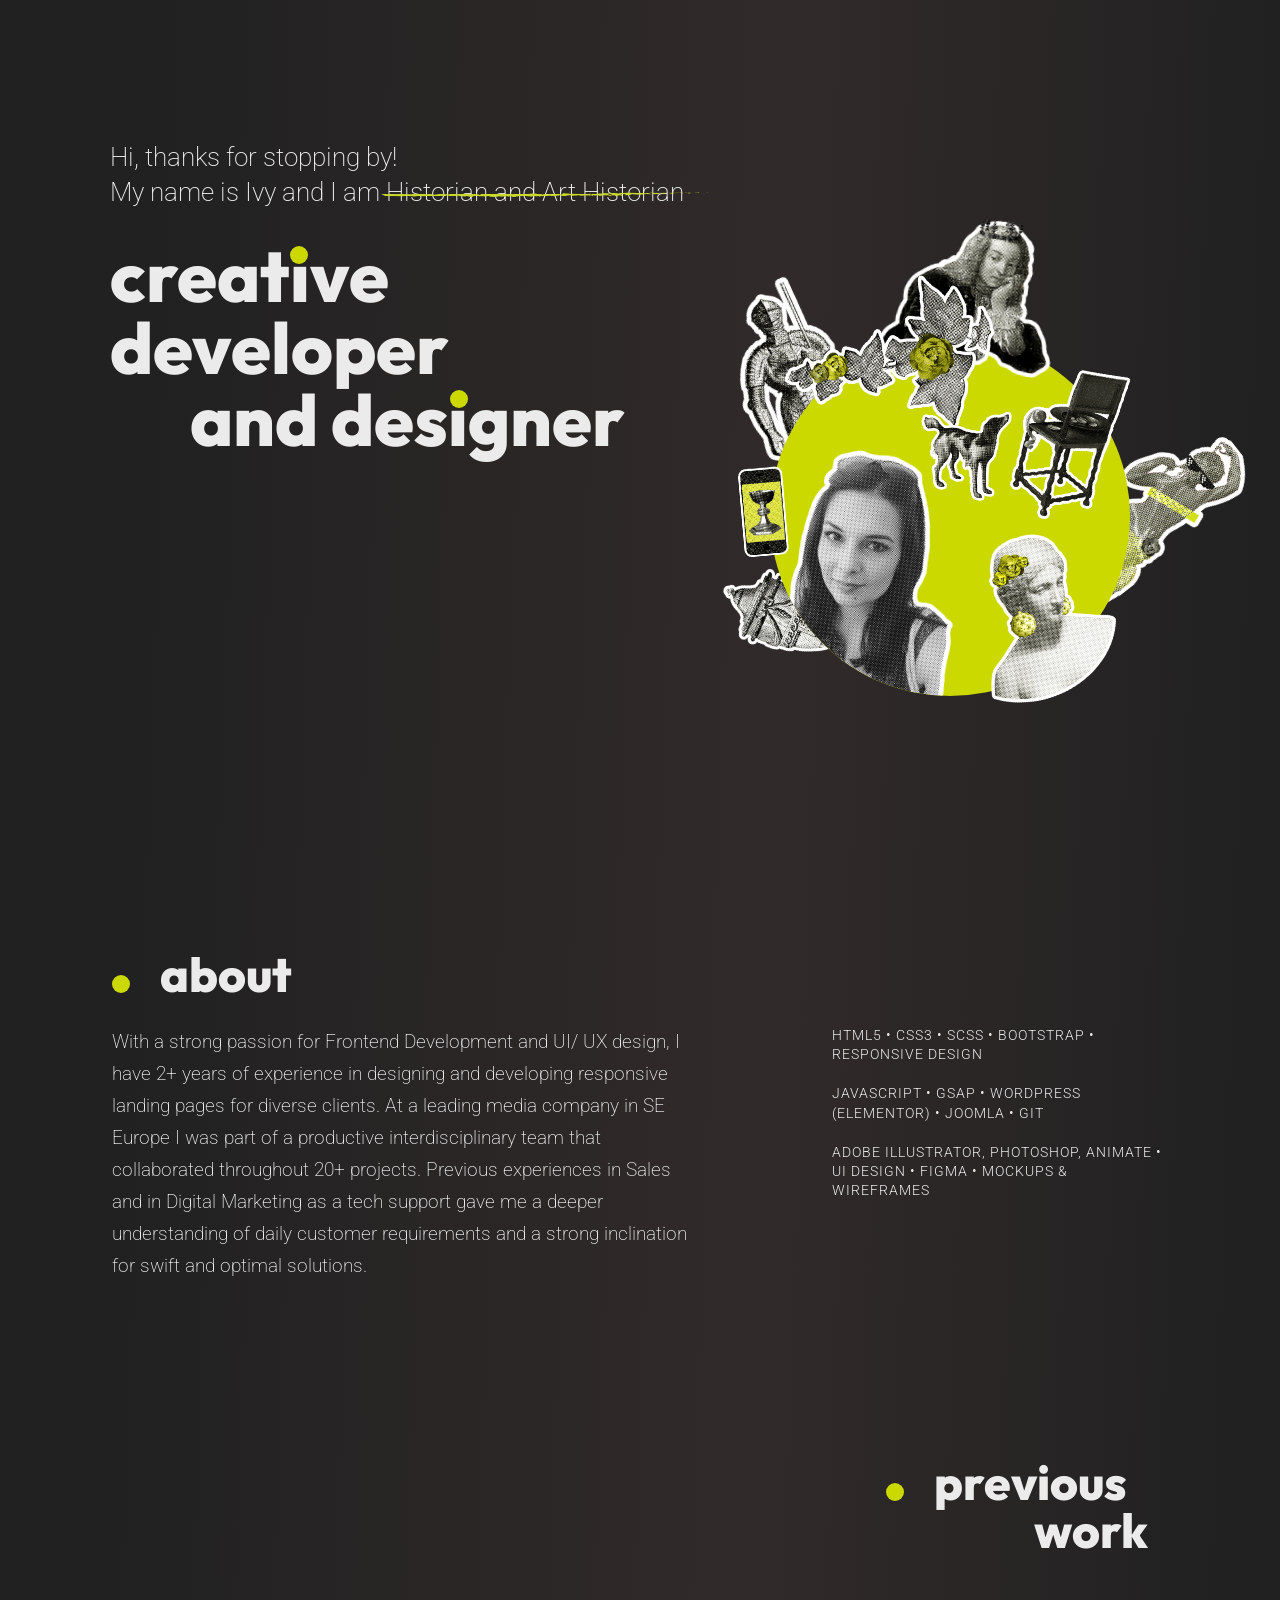
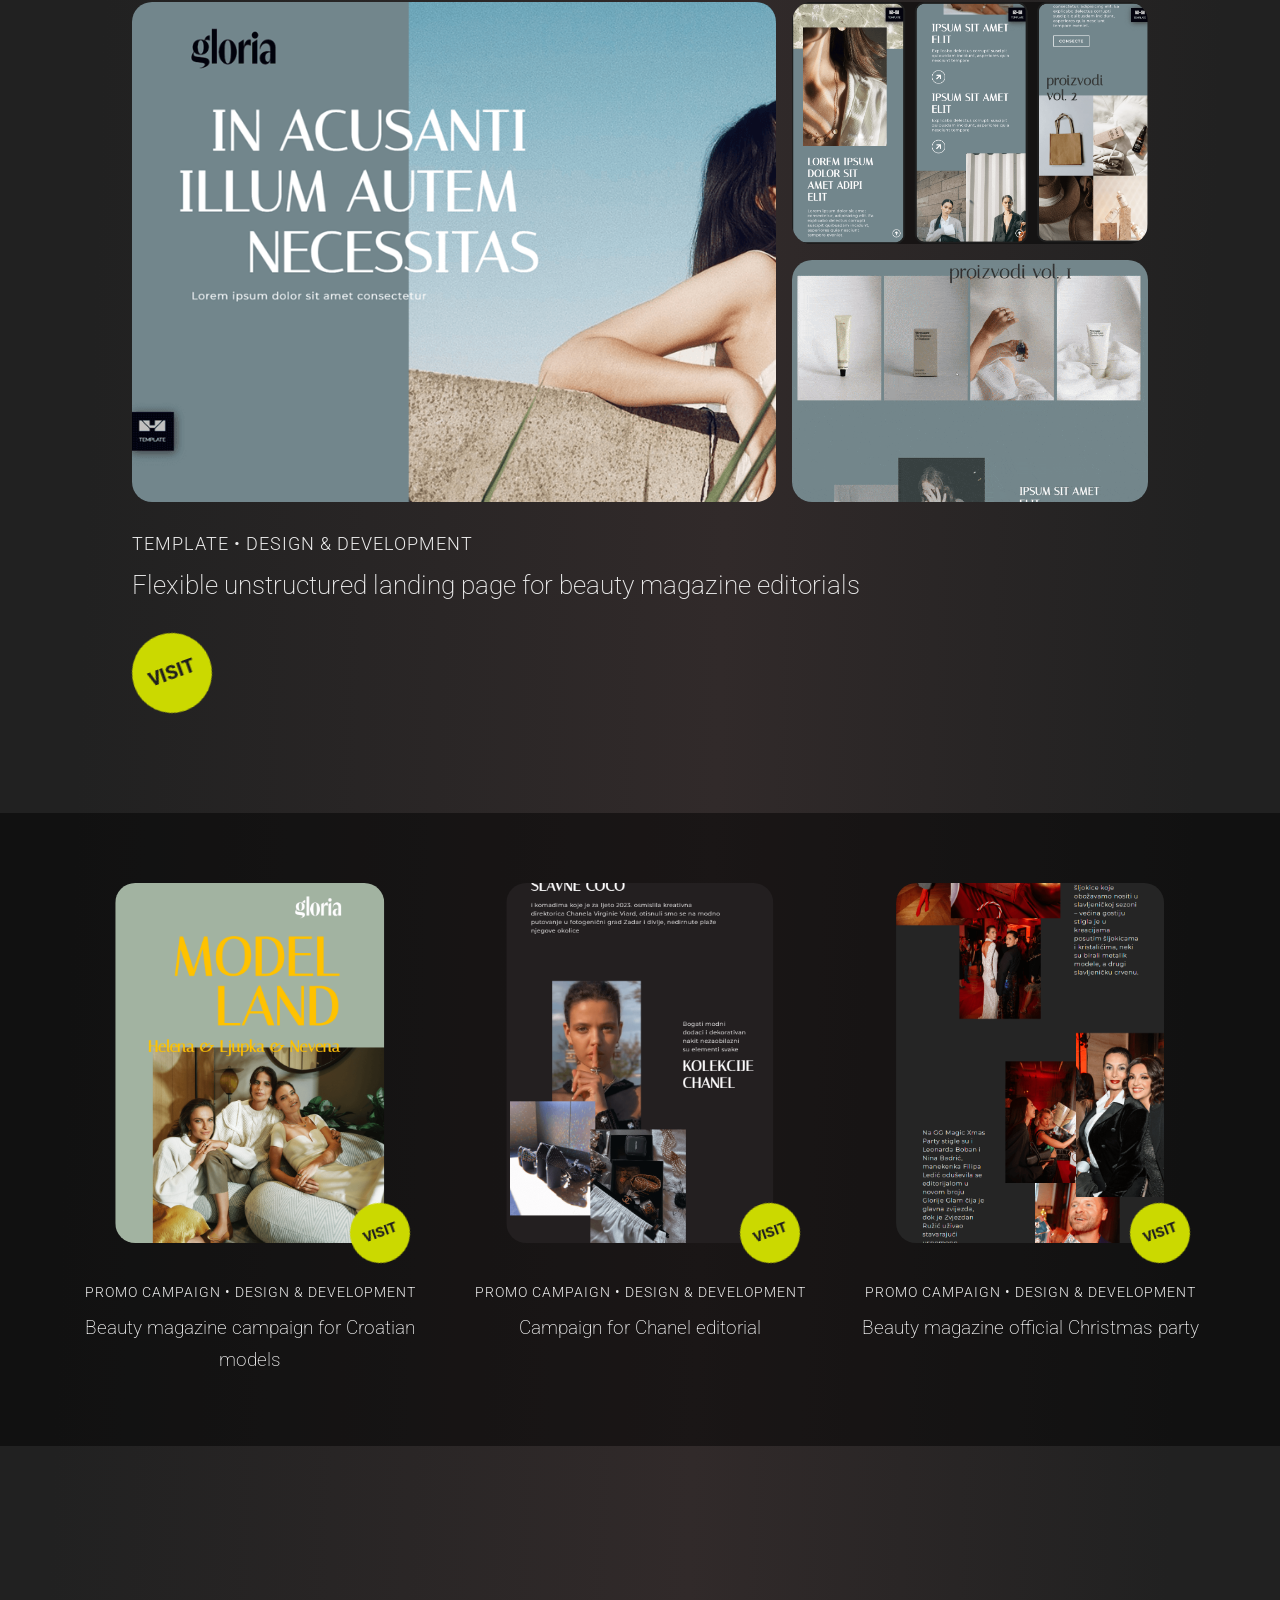
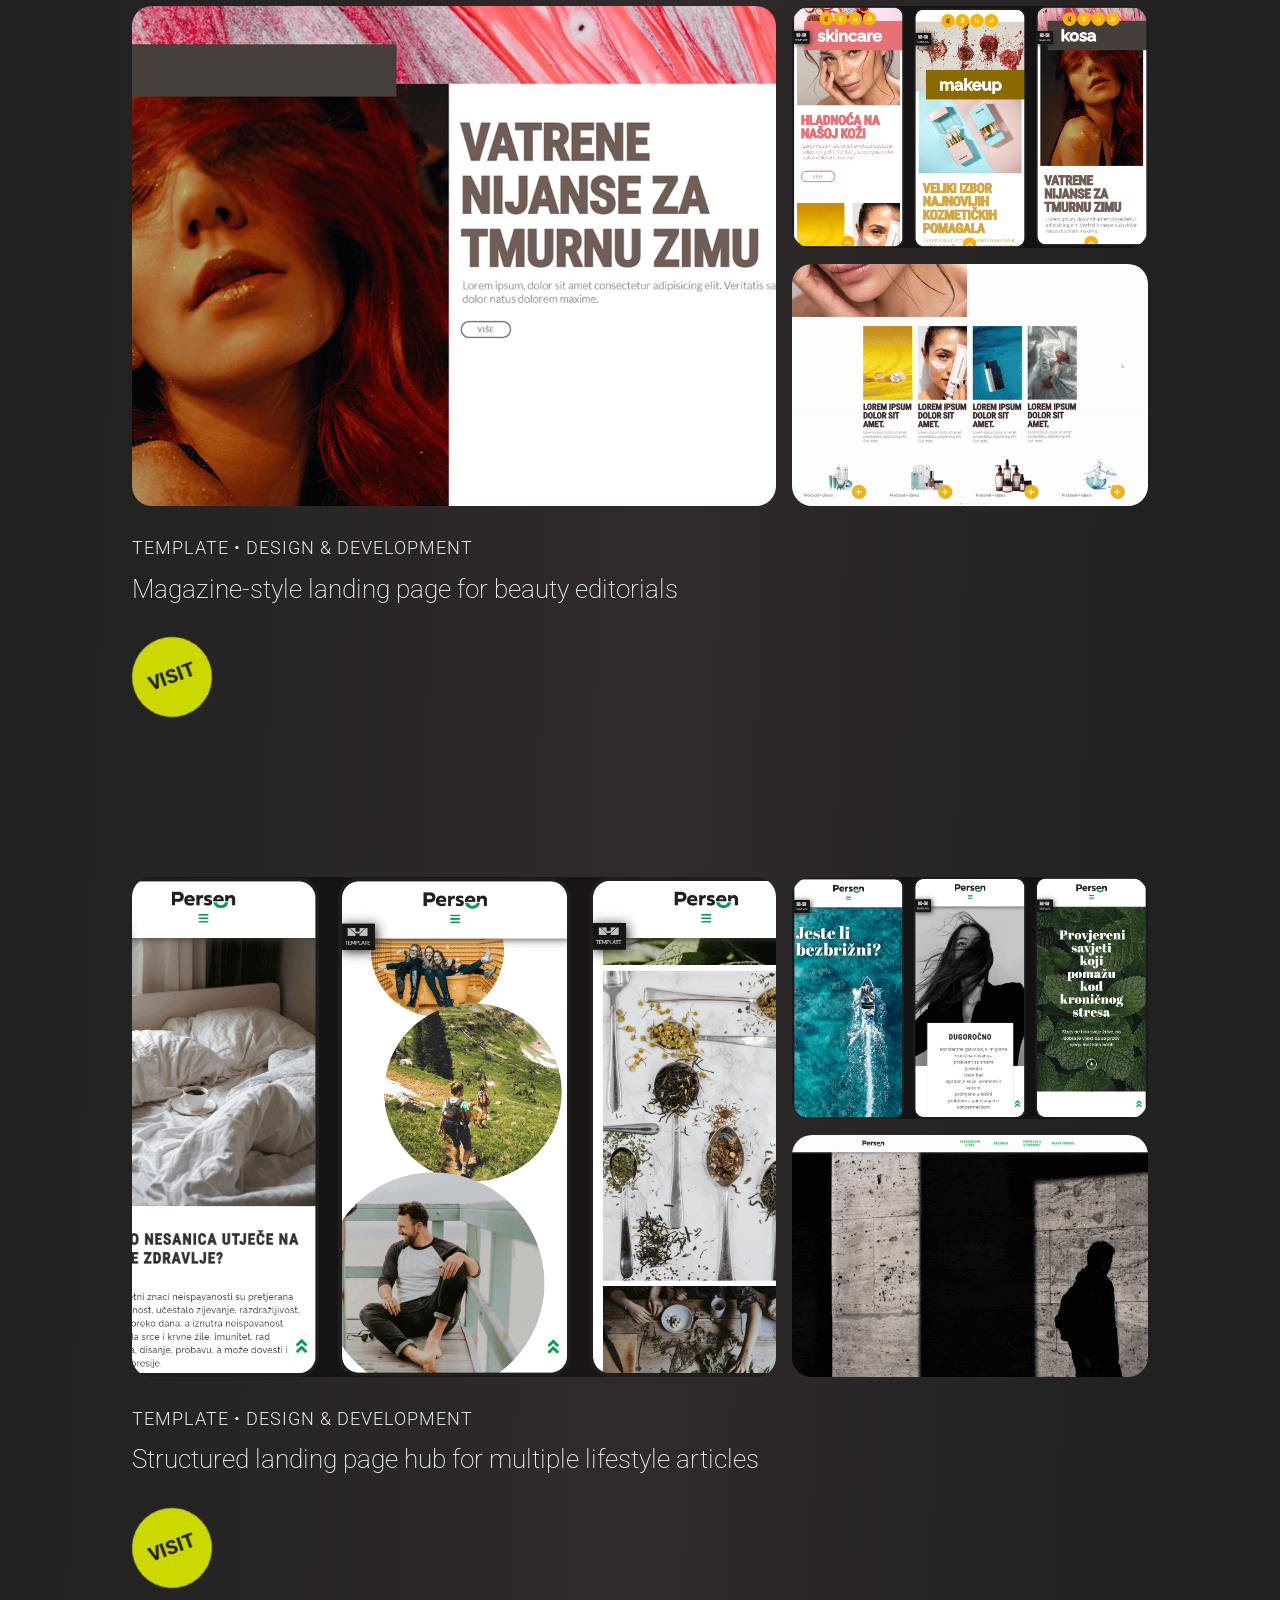
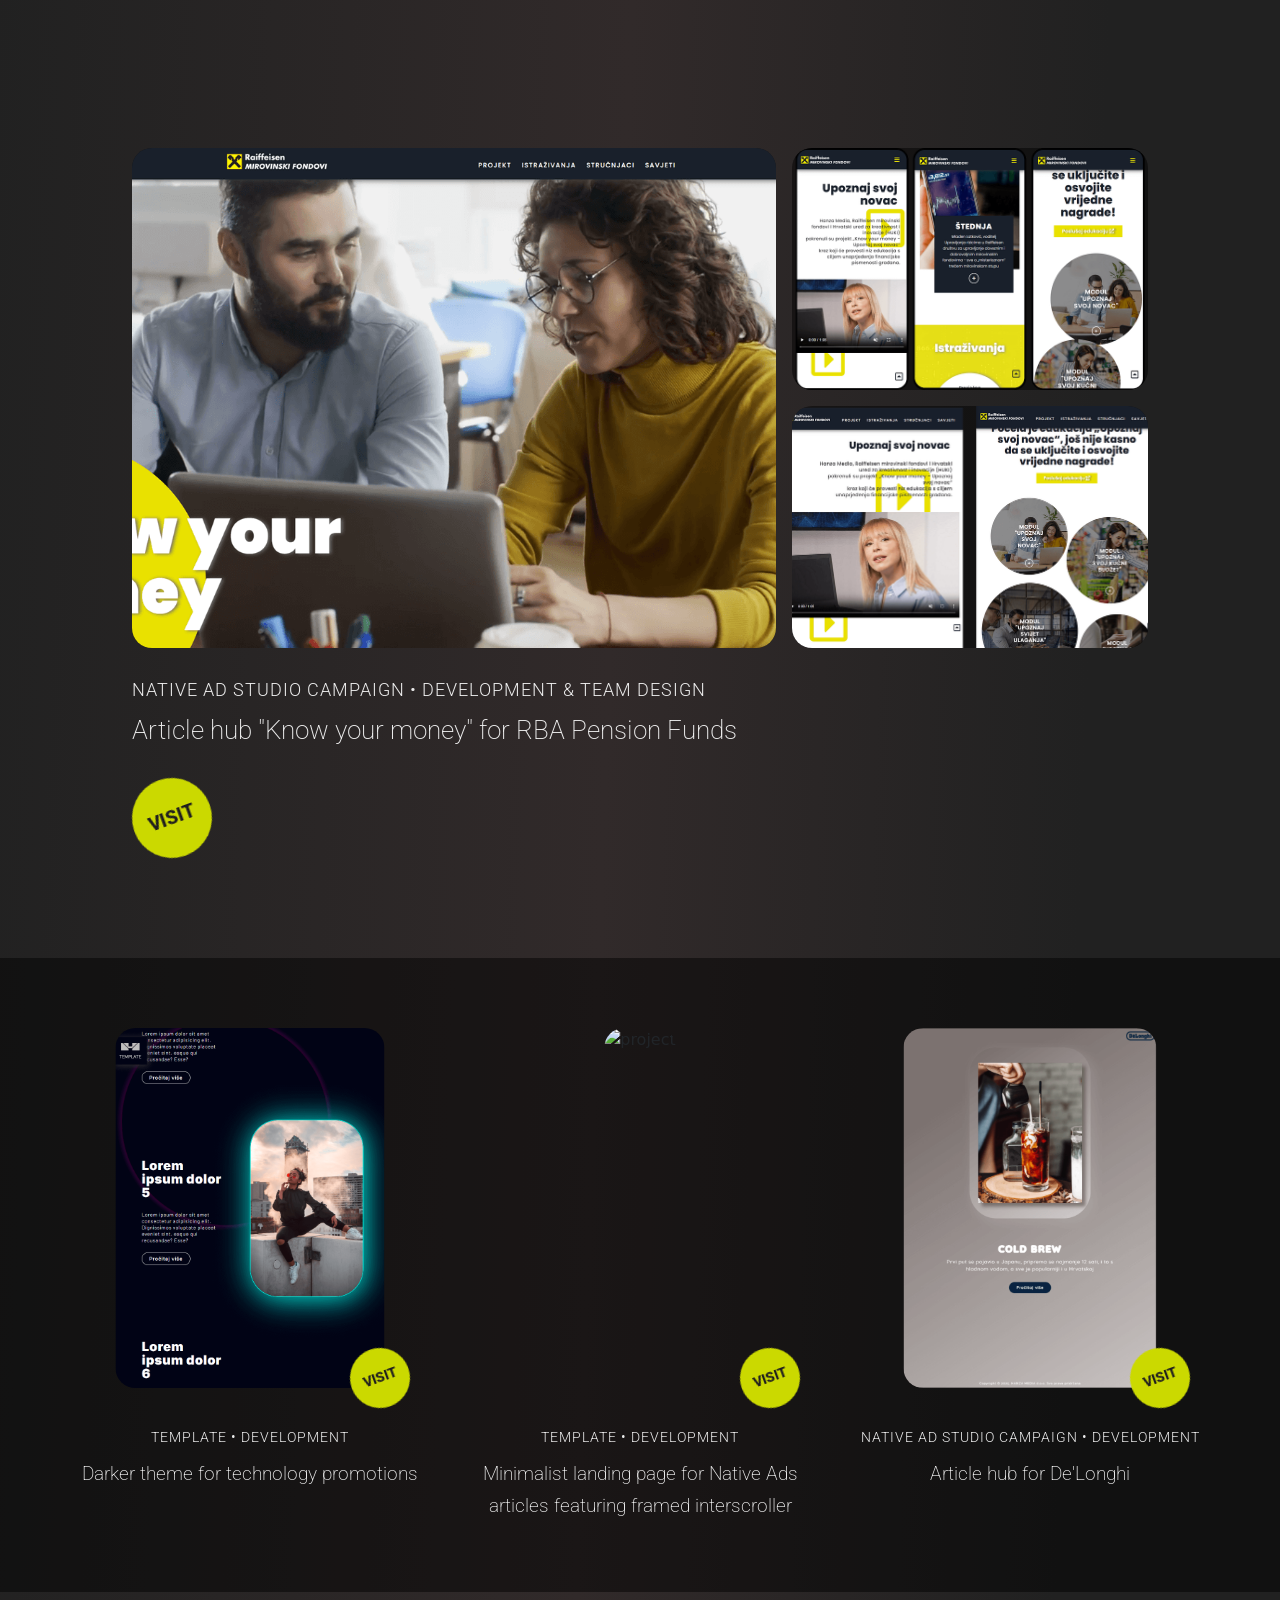
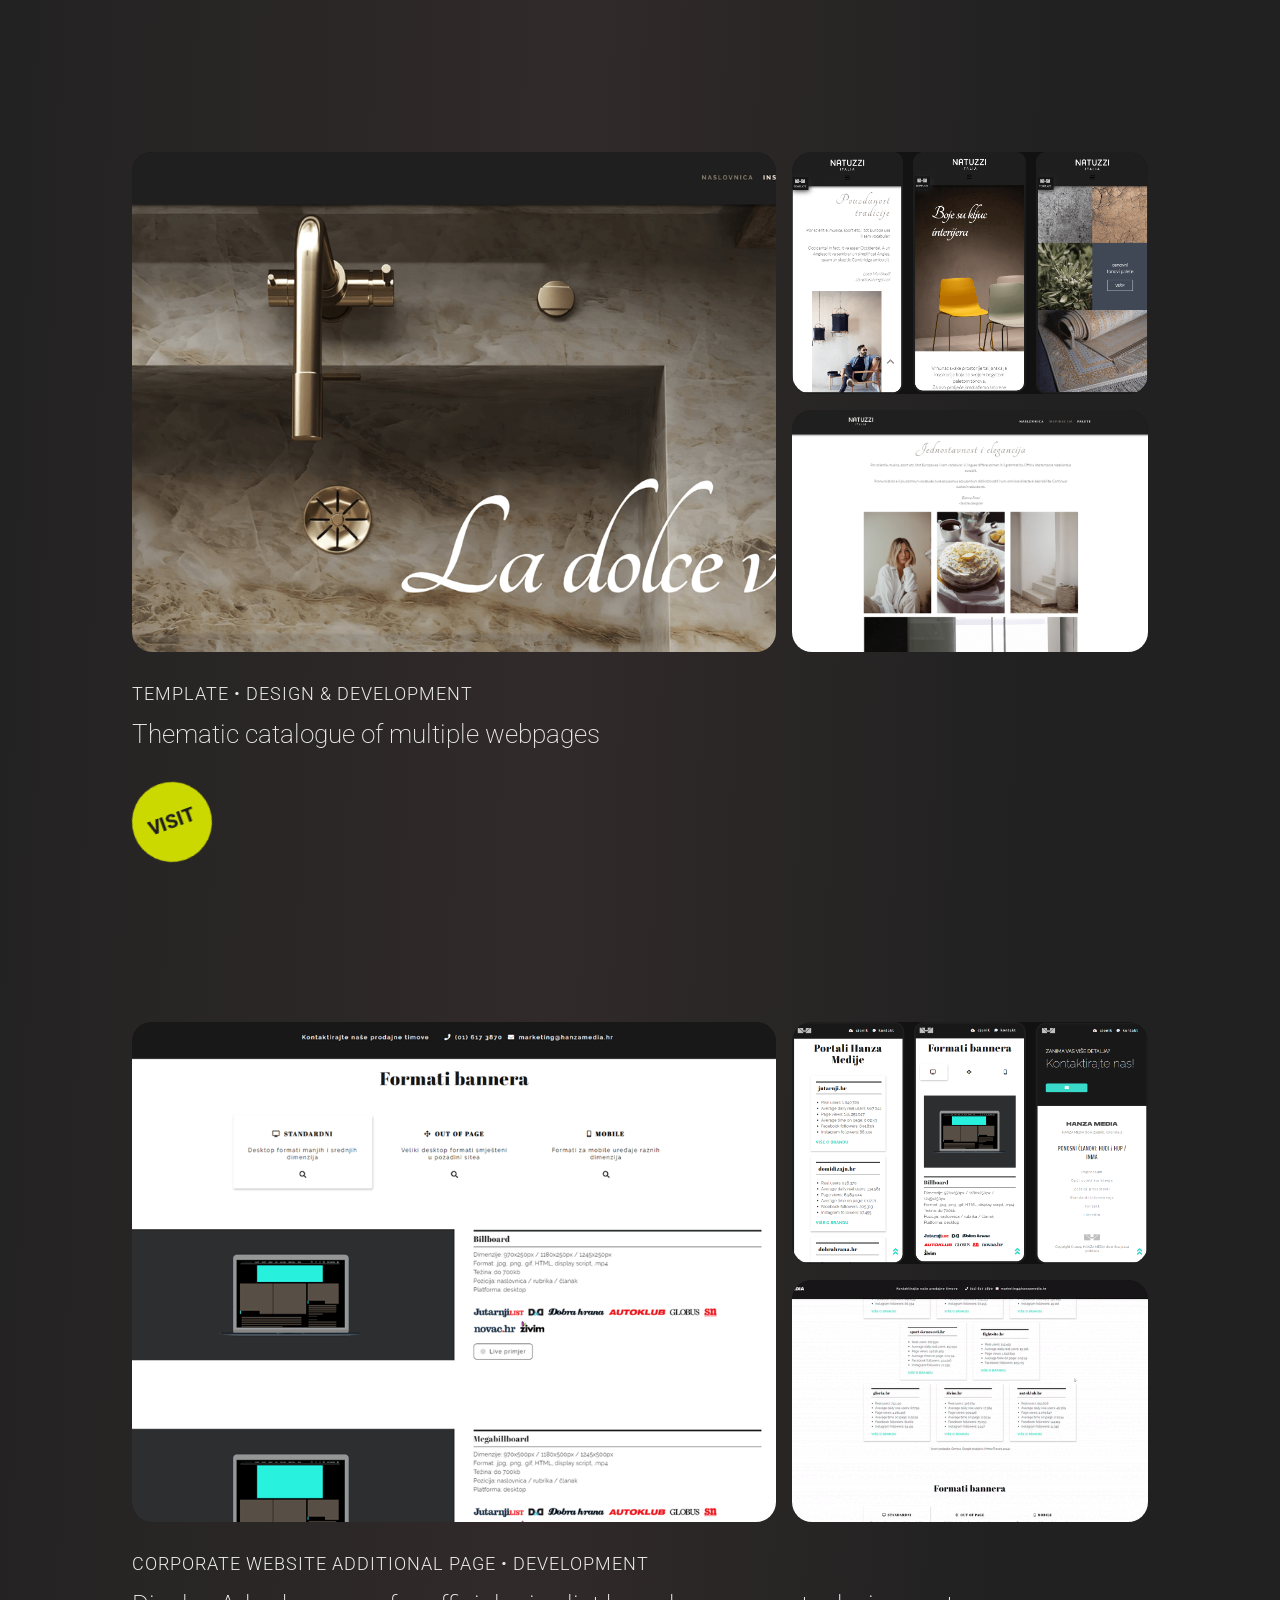
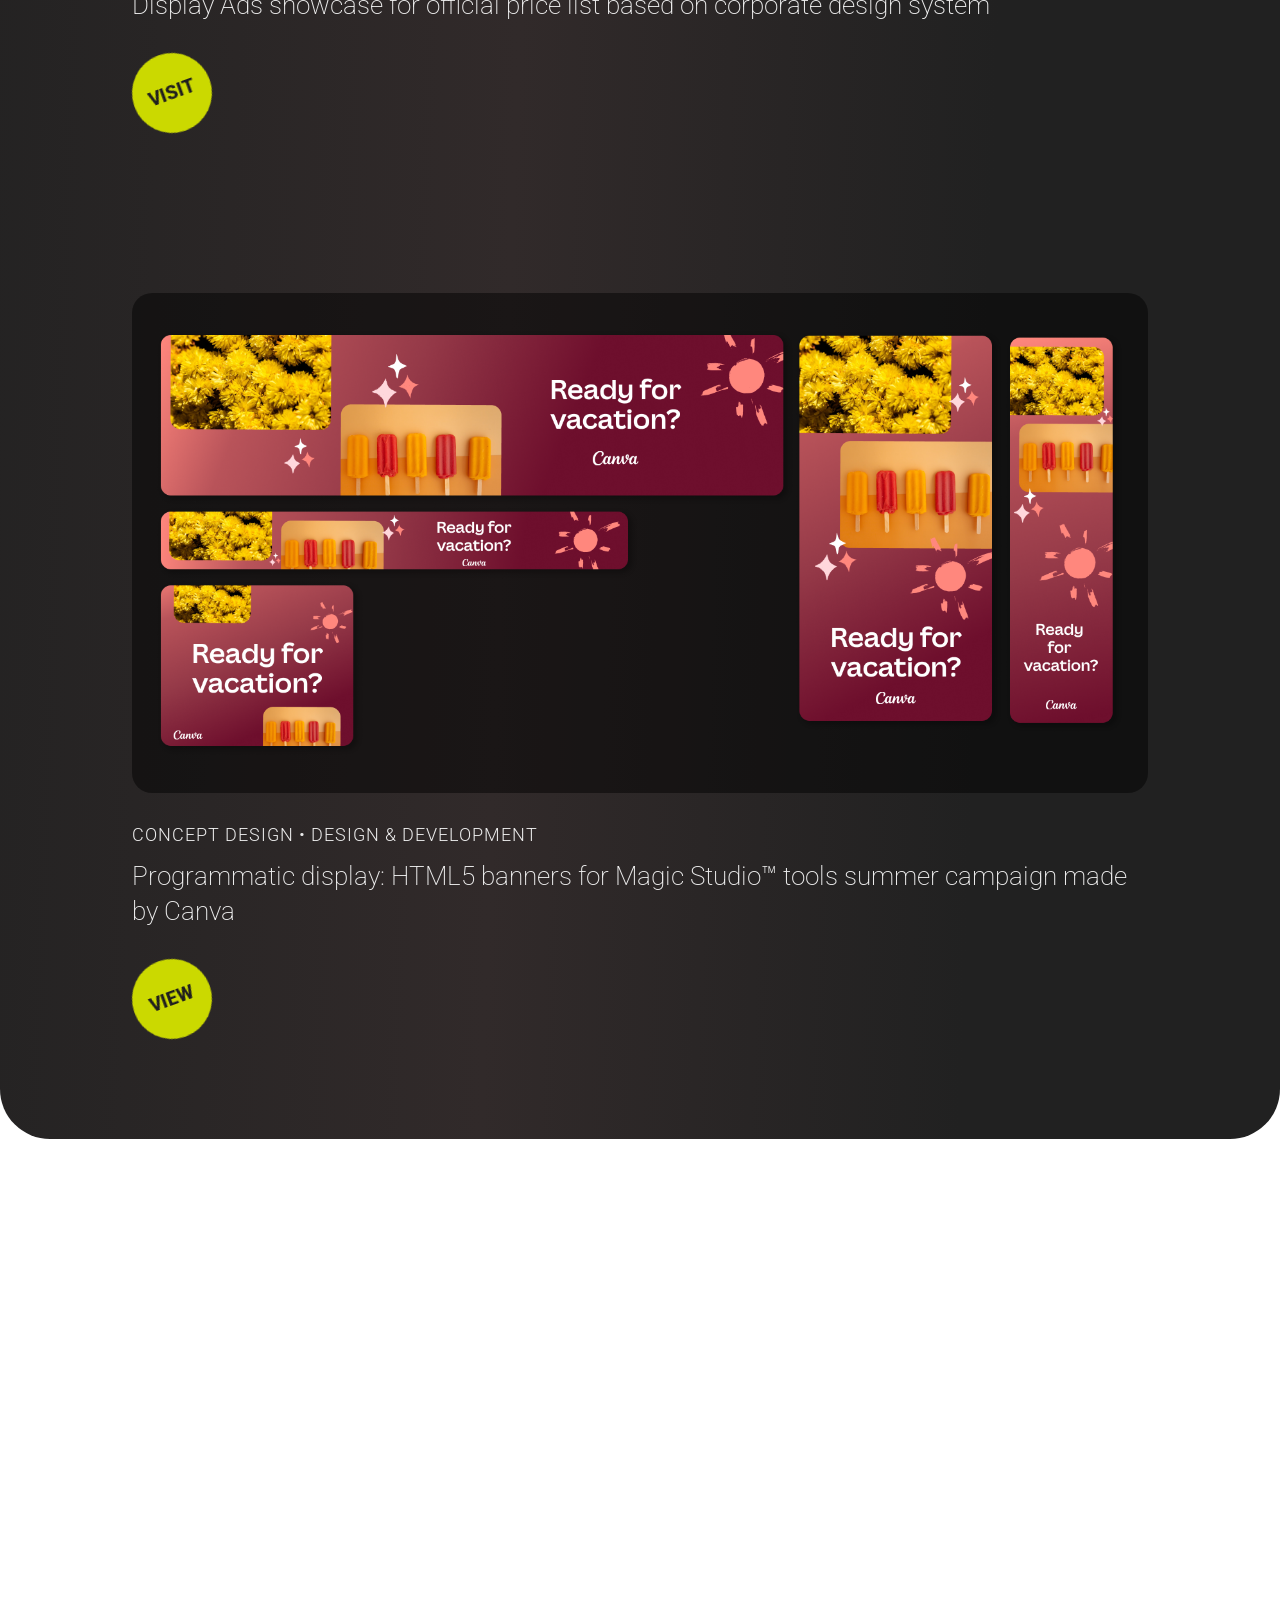
==== commit a21081ef: "socials link edit" ====
--- a/index.html
+++ b/index.html
@@ -579,7 +579,7 @@
                         </button>
                     </span>
                     <br>
-                    <a href="https://www.linkedin.com/in/ivana-supljika/" target="_blank" class="text">LinkedIn</a>
+                    <a href="https://www.linkedin.com/in/ivana-%C5%A1upljika-7583b82b9/" target="_blank" class="text">LinkedIn</a>
                     <br>
                     <a href="https://github.com/IvyShoo" target="_blank" class="text">GitHub</a>
                     <br>
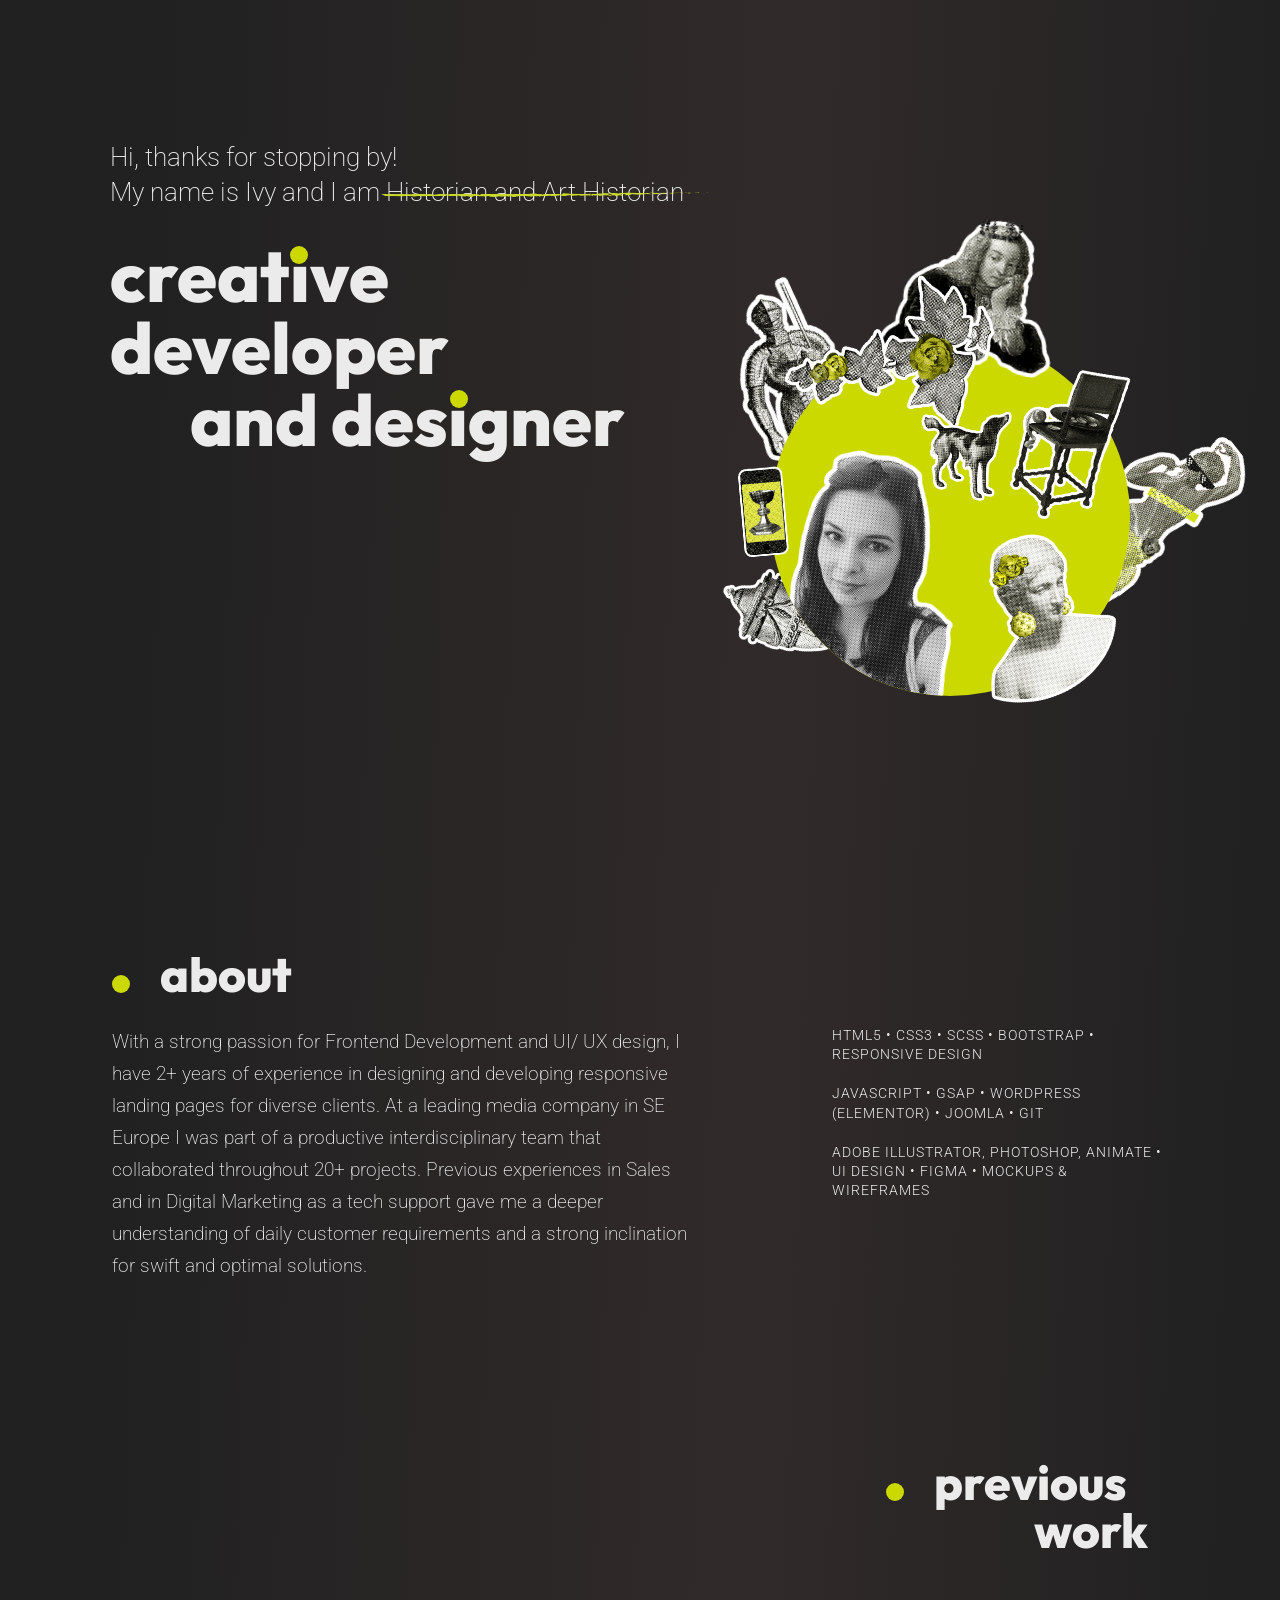
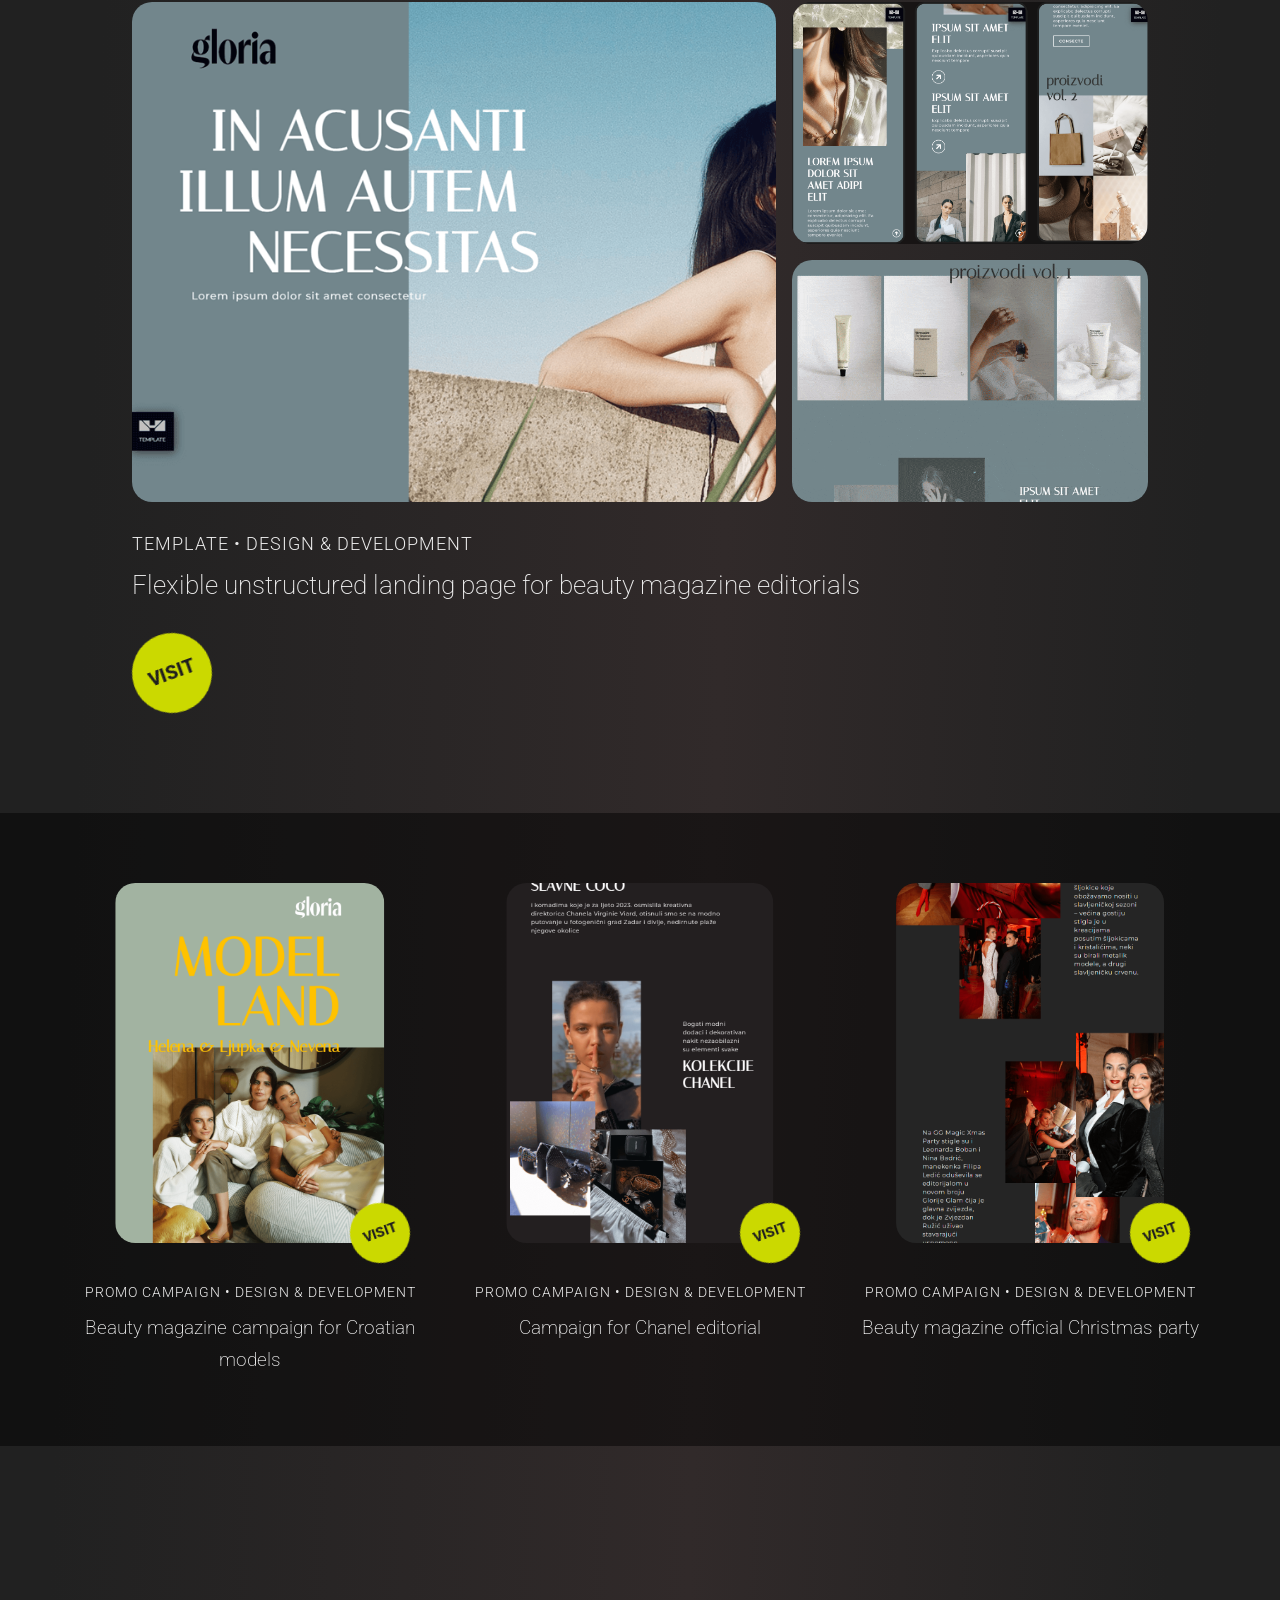
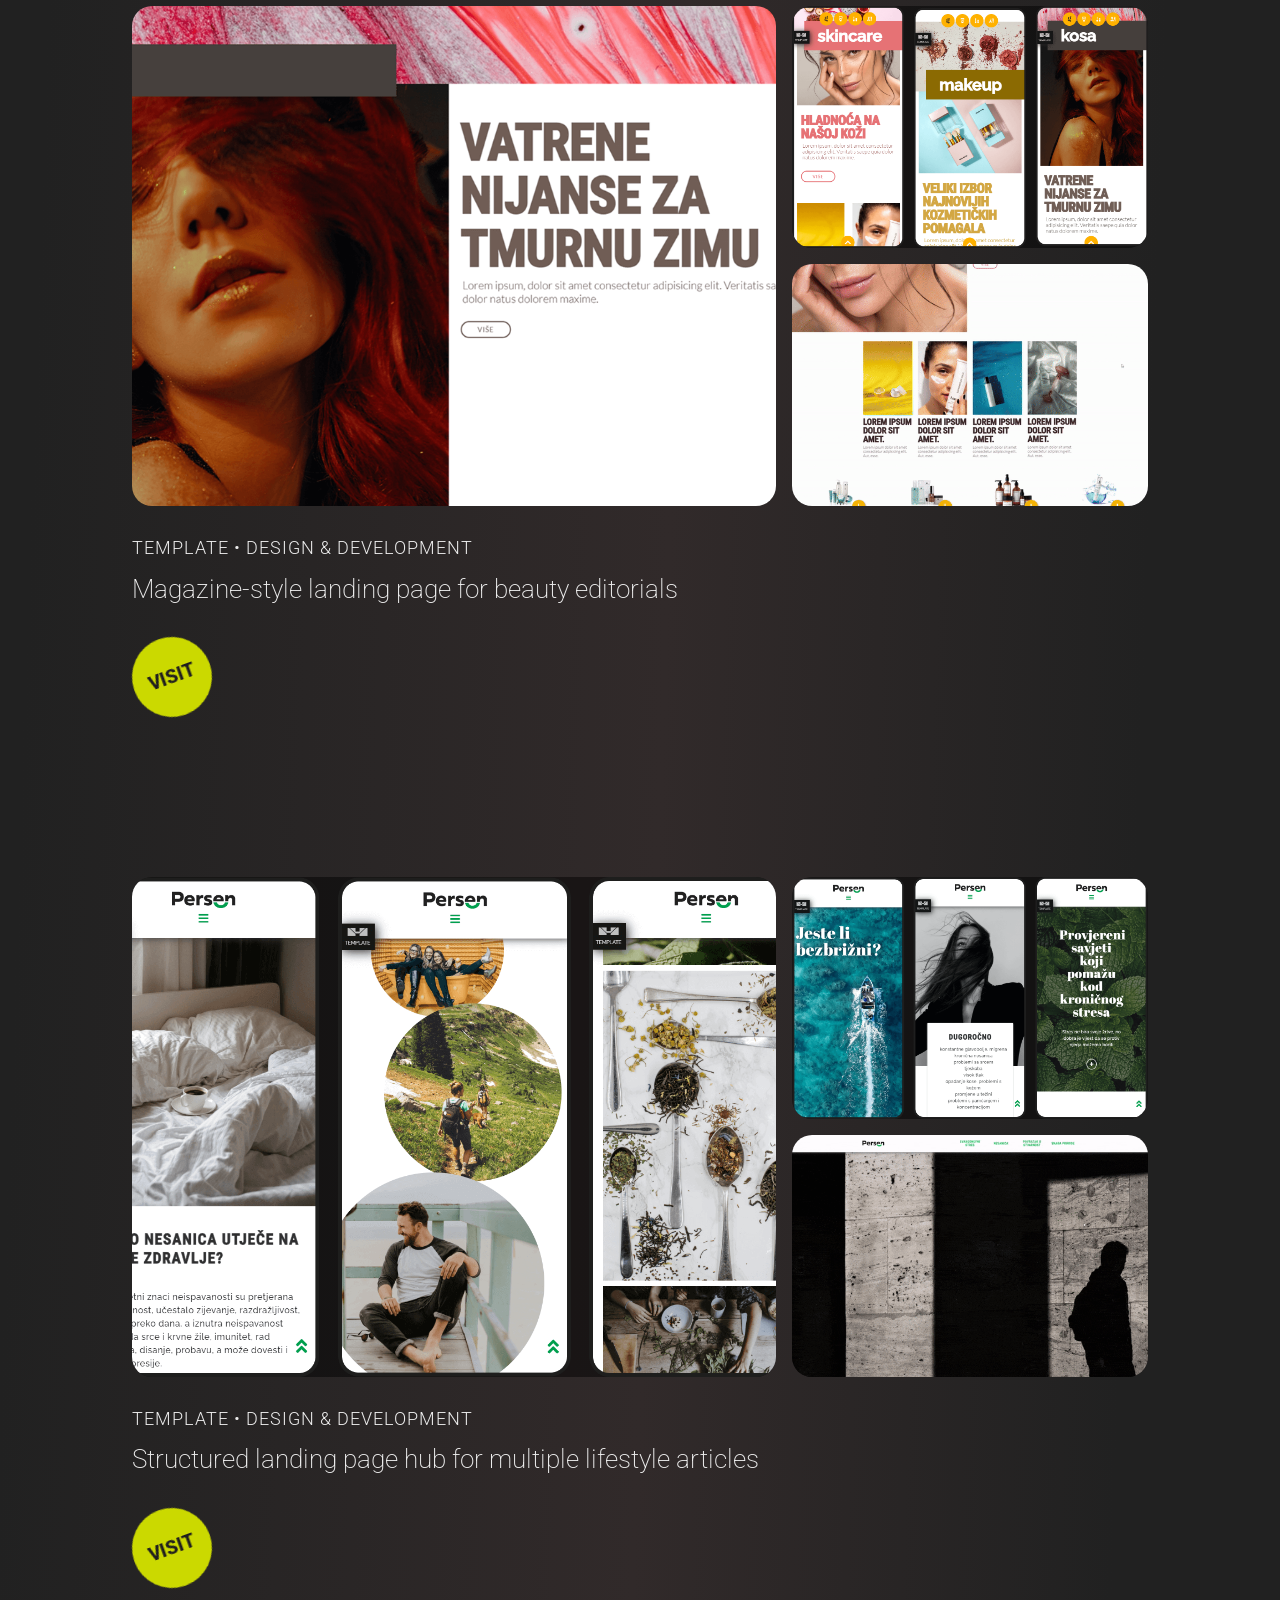
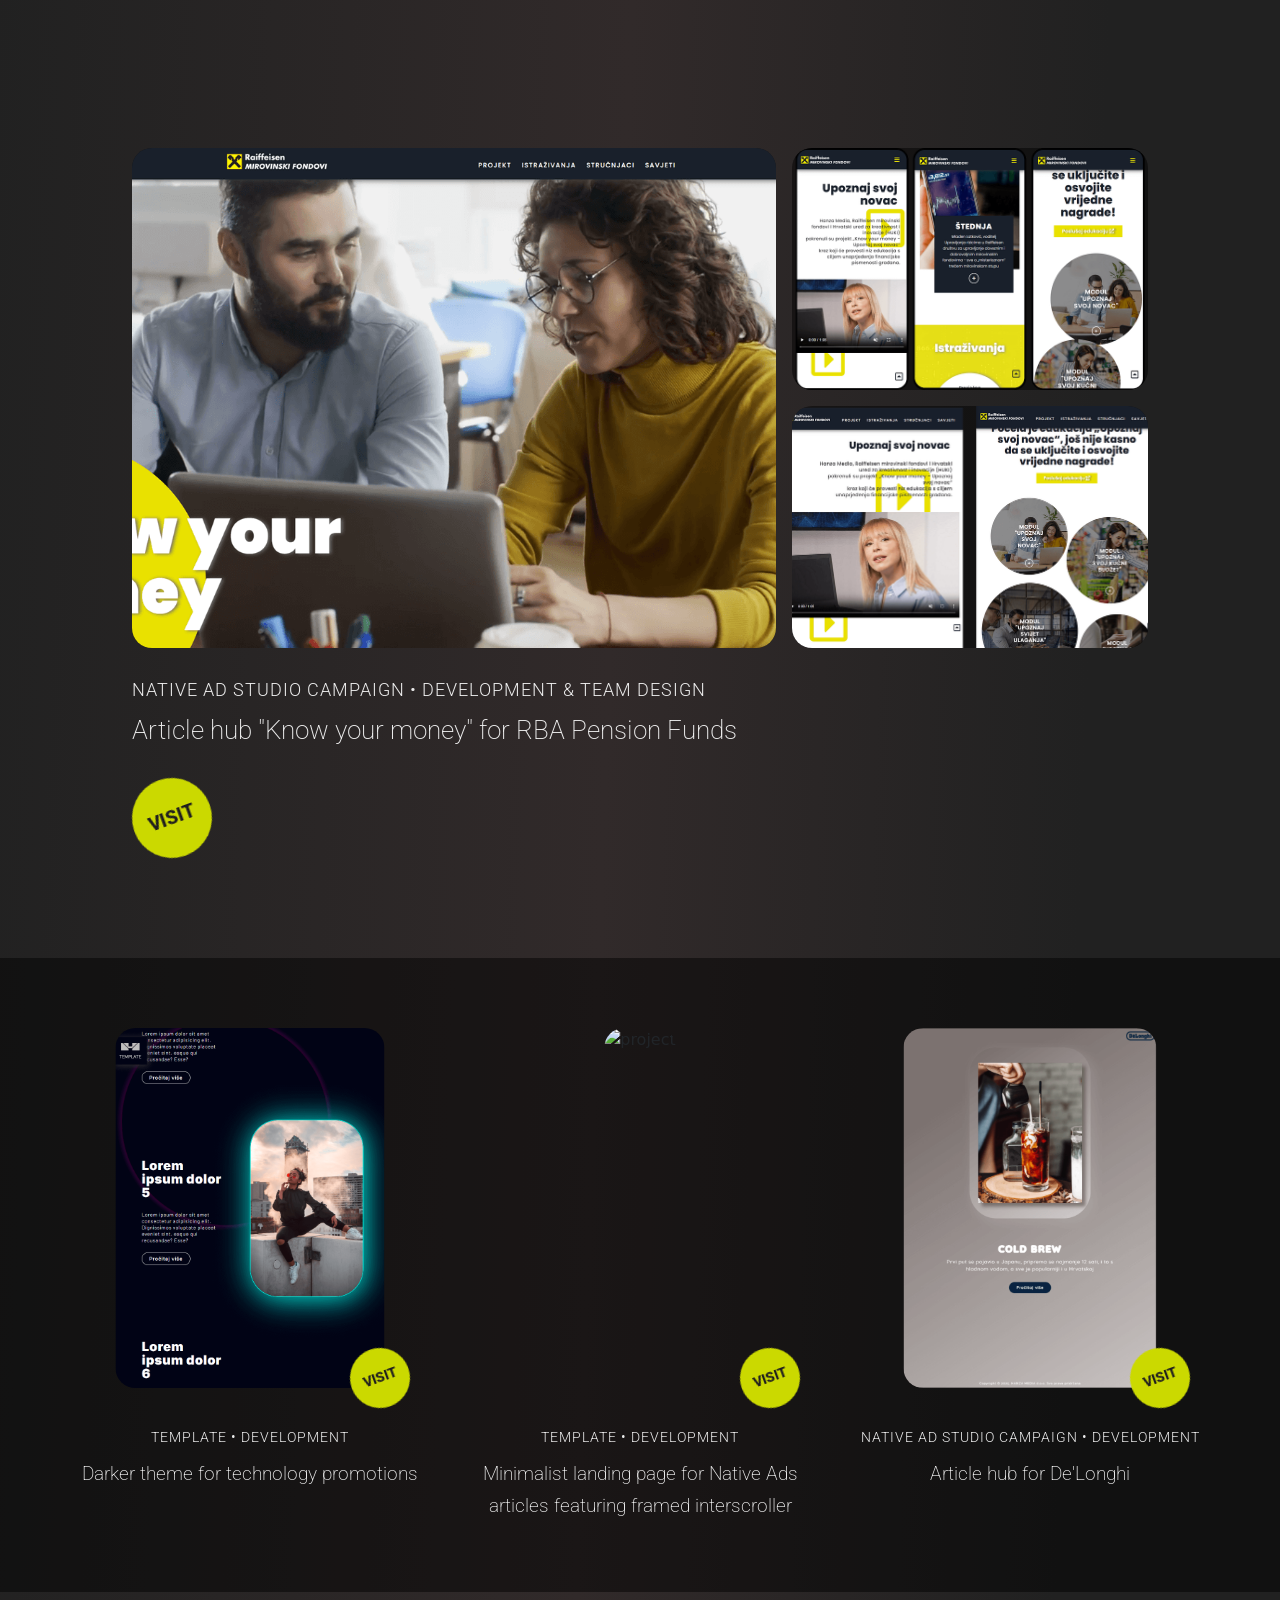
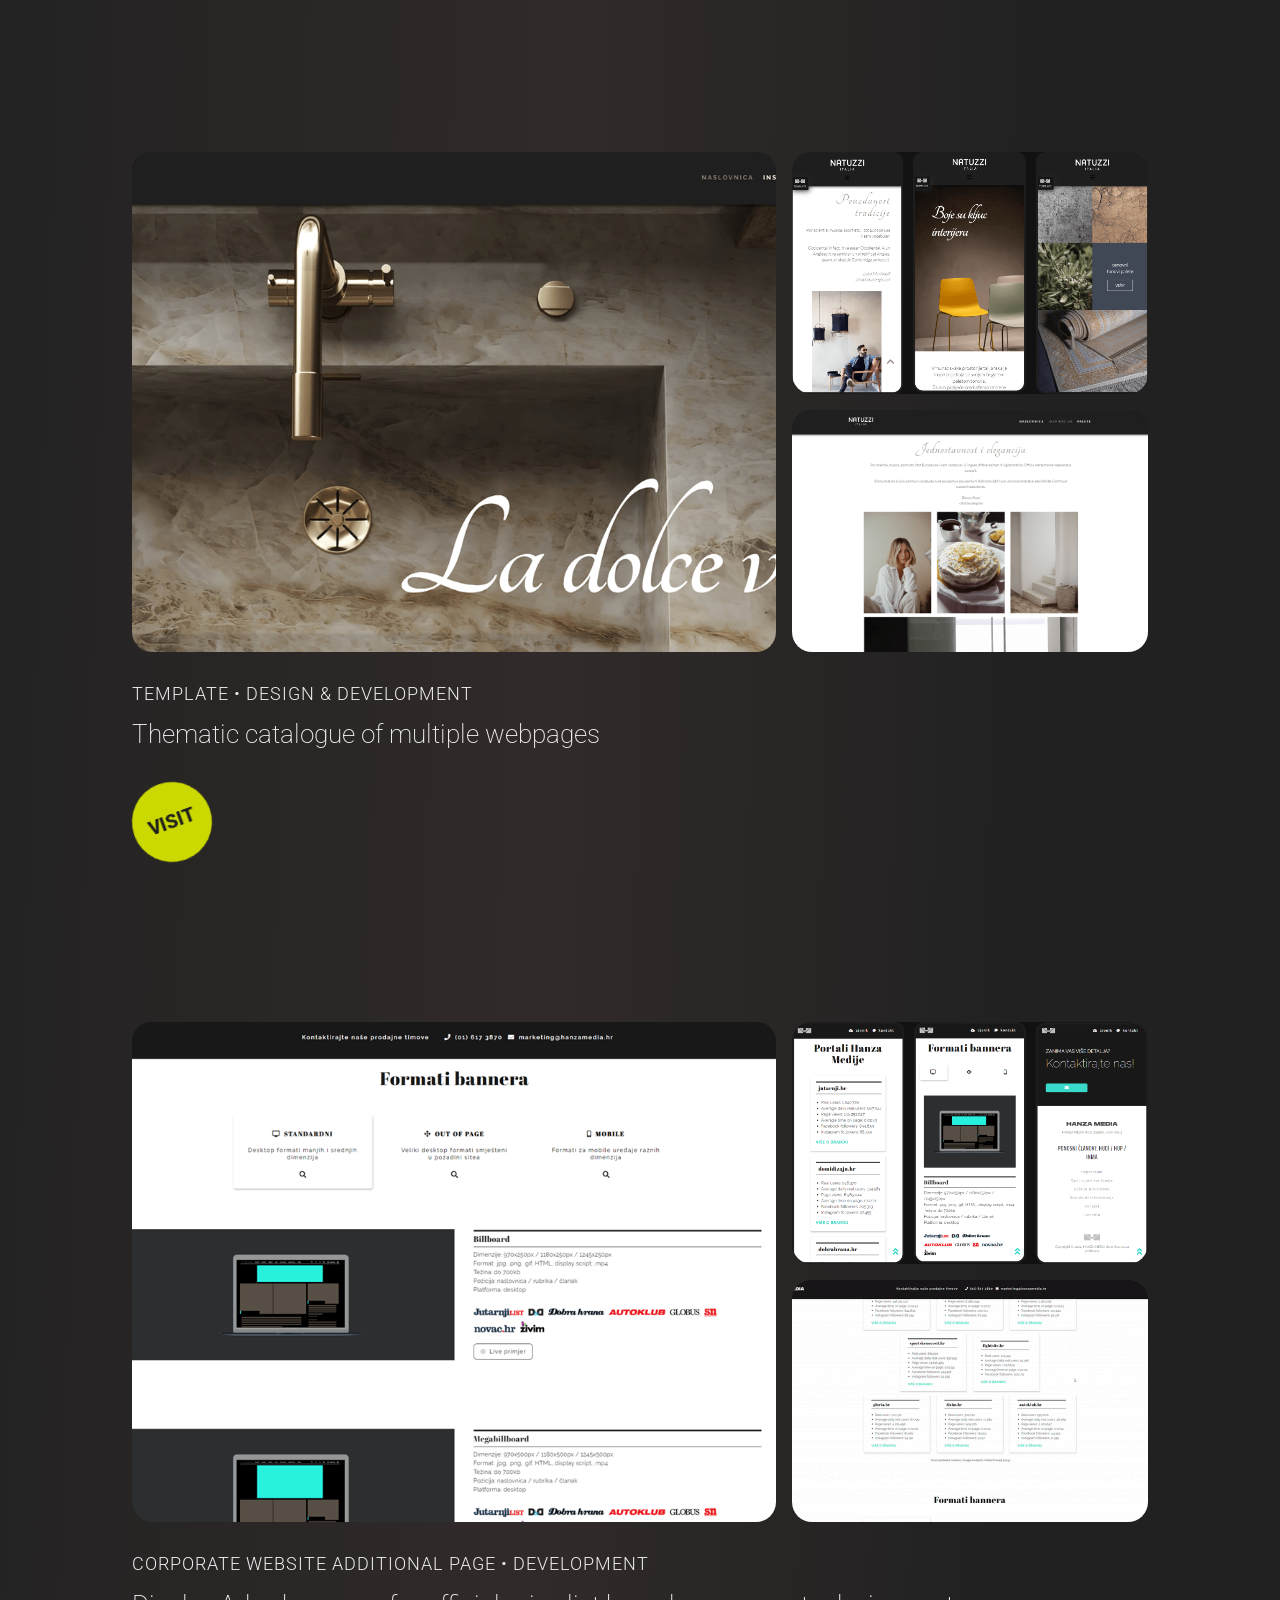
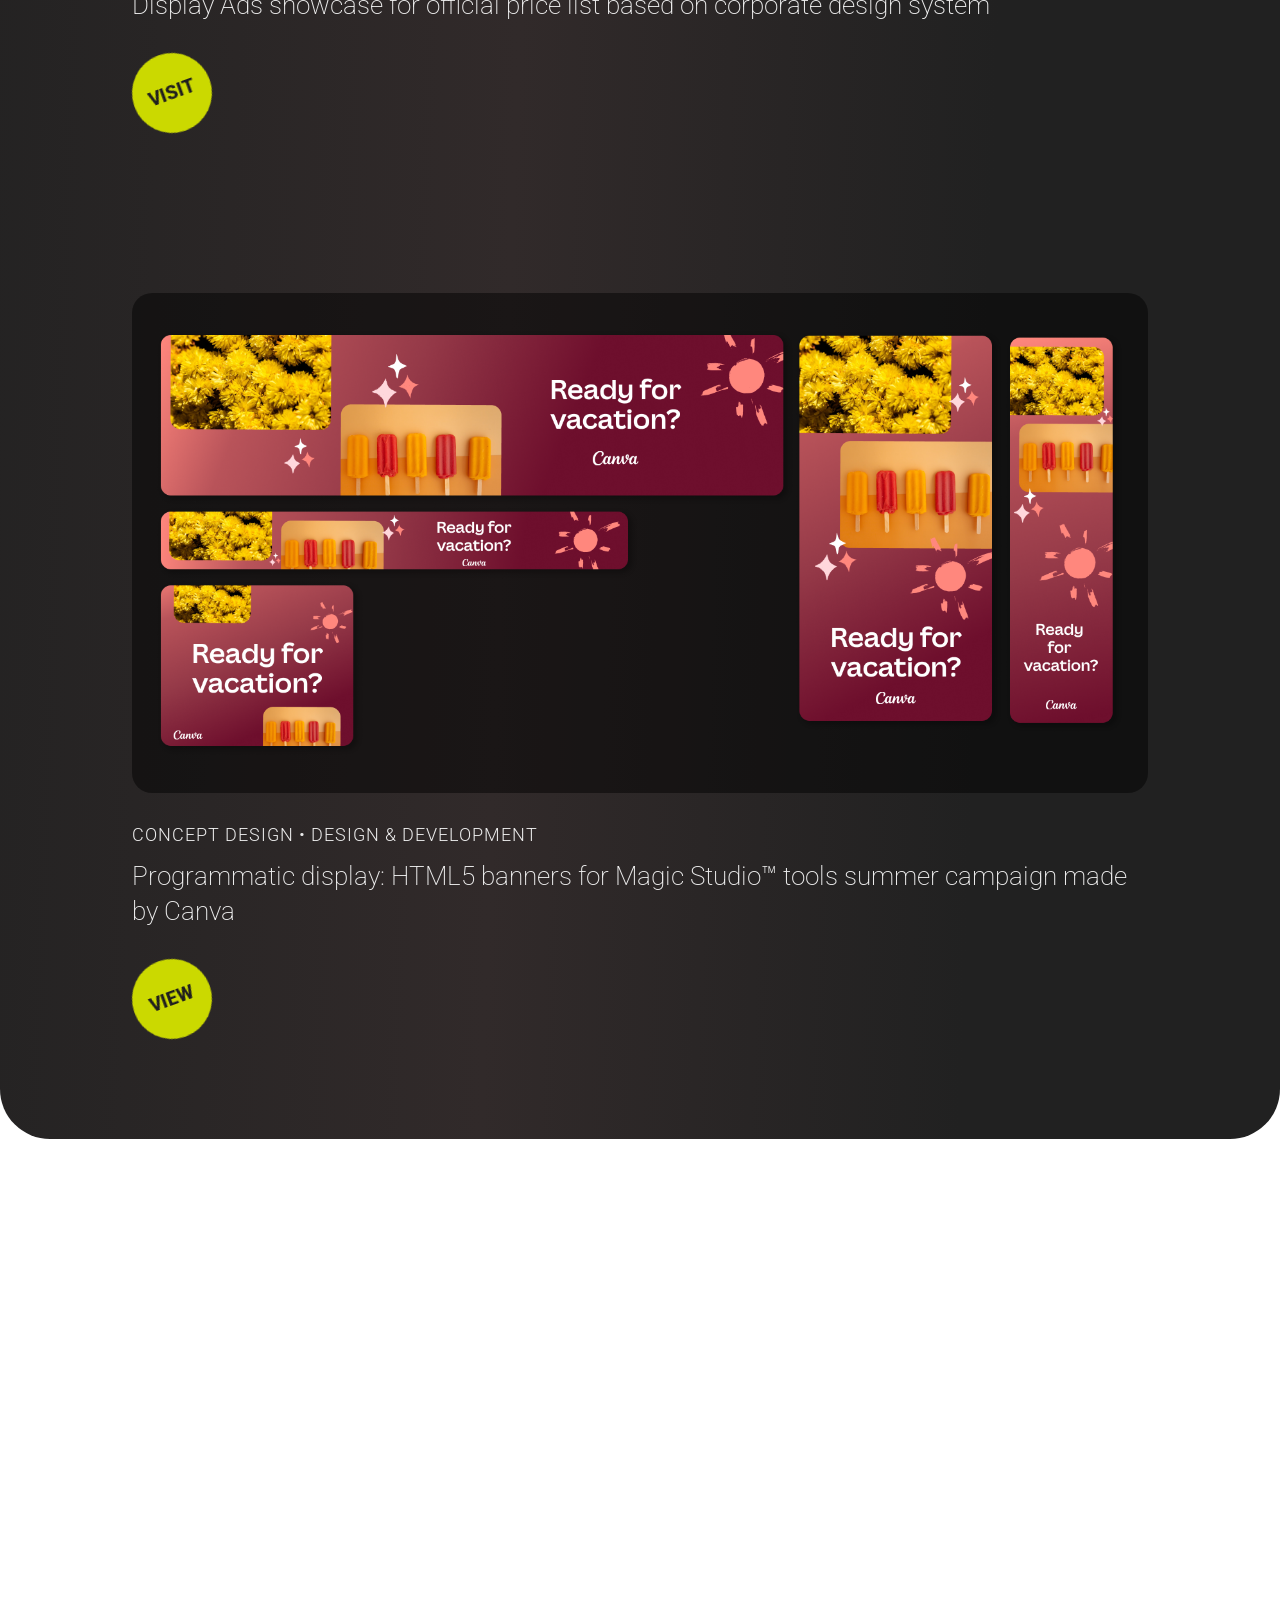
==== commit 534f5b8a: "project cta link edit" ====
--- a/index.html
+++ b/index.html
@@ -497,7 +497,7 @@
                                 Display Ads showcase for official price list based on corporate design system
                             </div>
                             <div class="project-cta">
-                                <a href="https://native.jutarnji.hr/showcase/" target="_blank">
+                                <a href="https://apps.jutarnji.hr/showcase-digitalnih-proizvoda/?_gl=1*1uwzm2o*_ga*MjYzMjMwODY0LjE3MTEwMTgwMDI.*_ga_0PCQNHB2ZD*MTc0NTUyODk0Ni4yMS4xLjE3NDU1MjkwNjkuMjguMC4w" target="_blank">
                                     <button>Visit</button>
                                 </a>
                             </div>
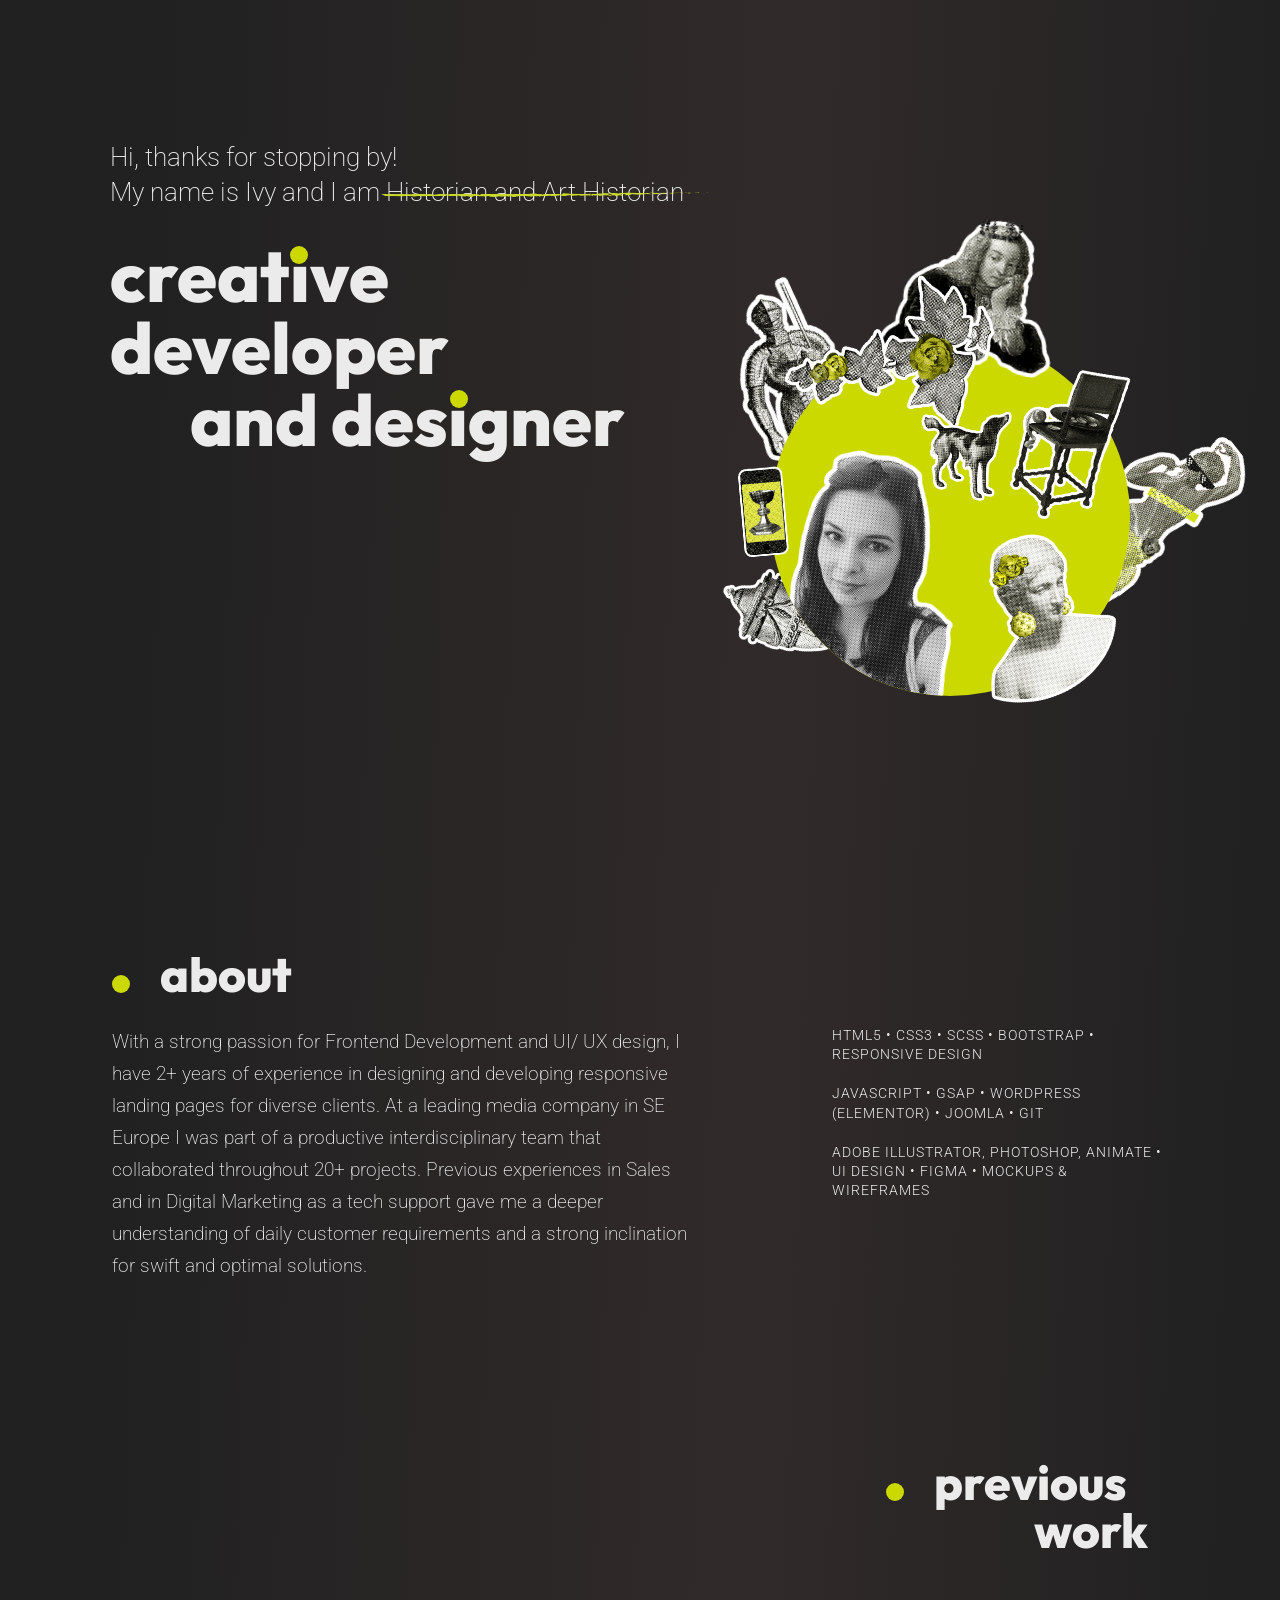
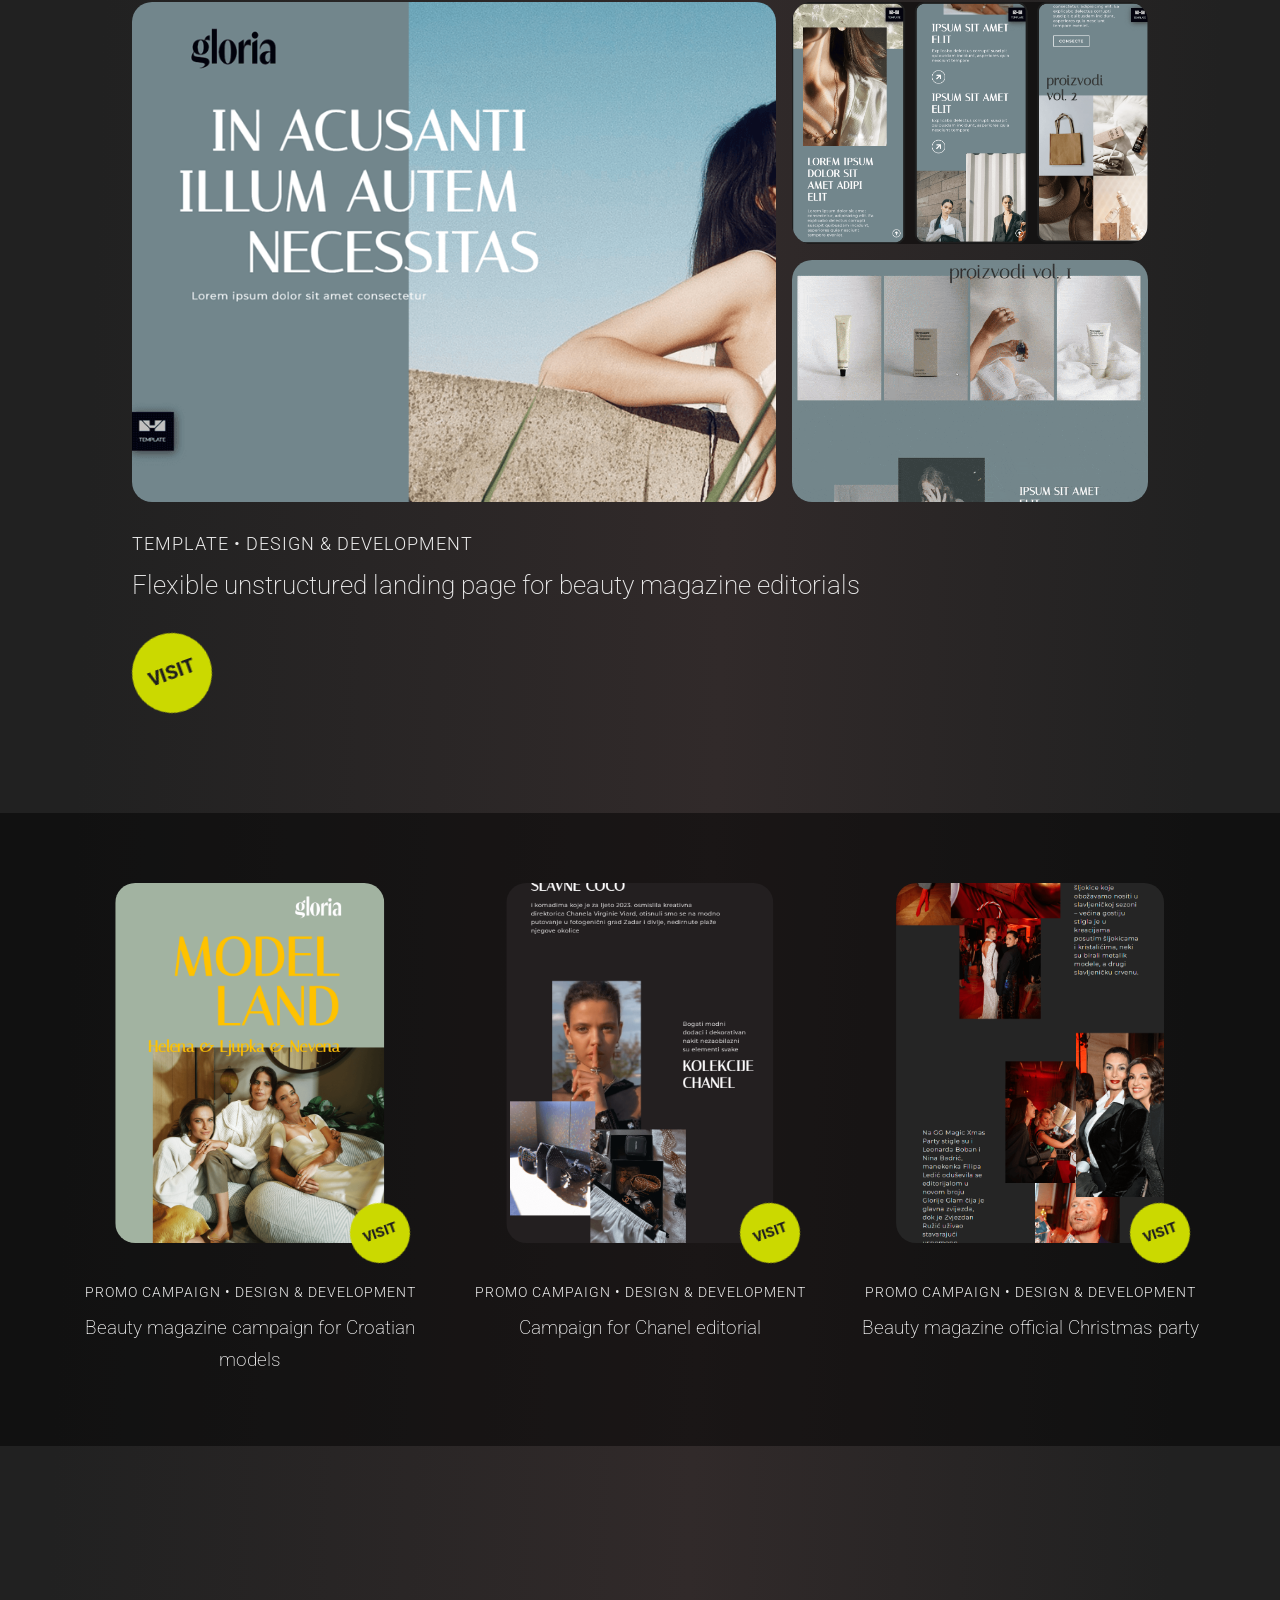
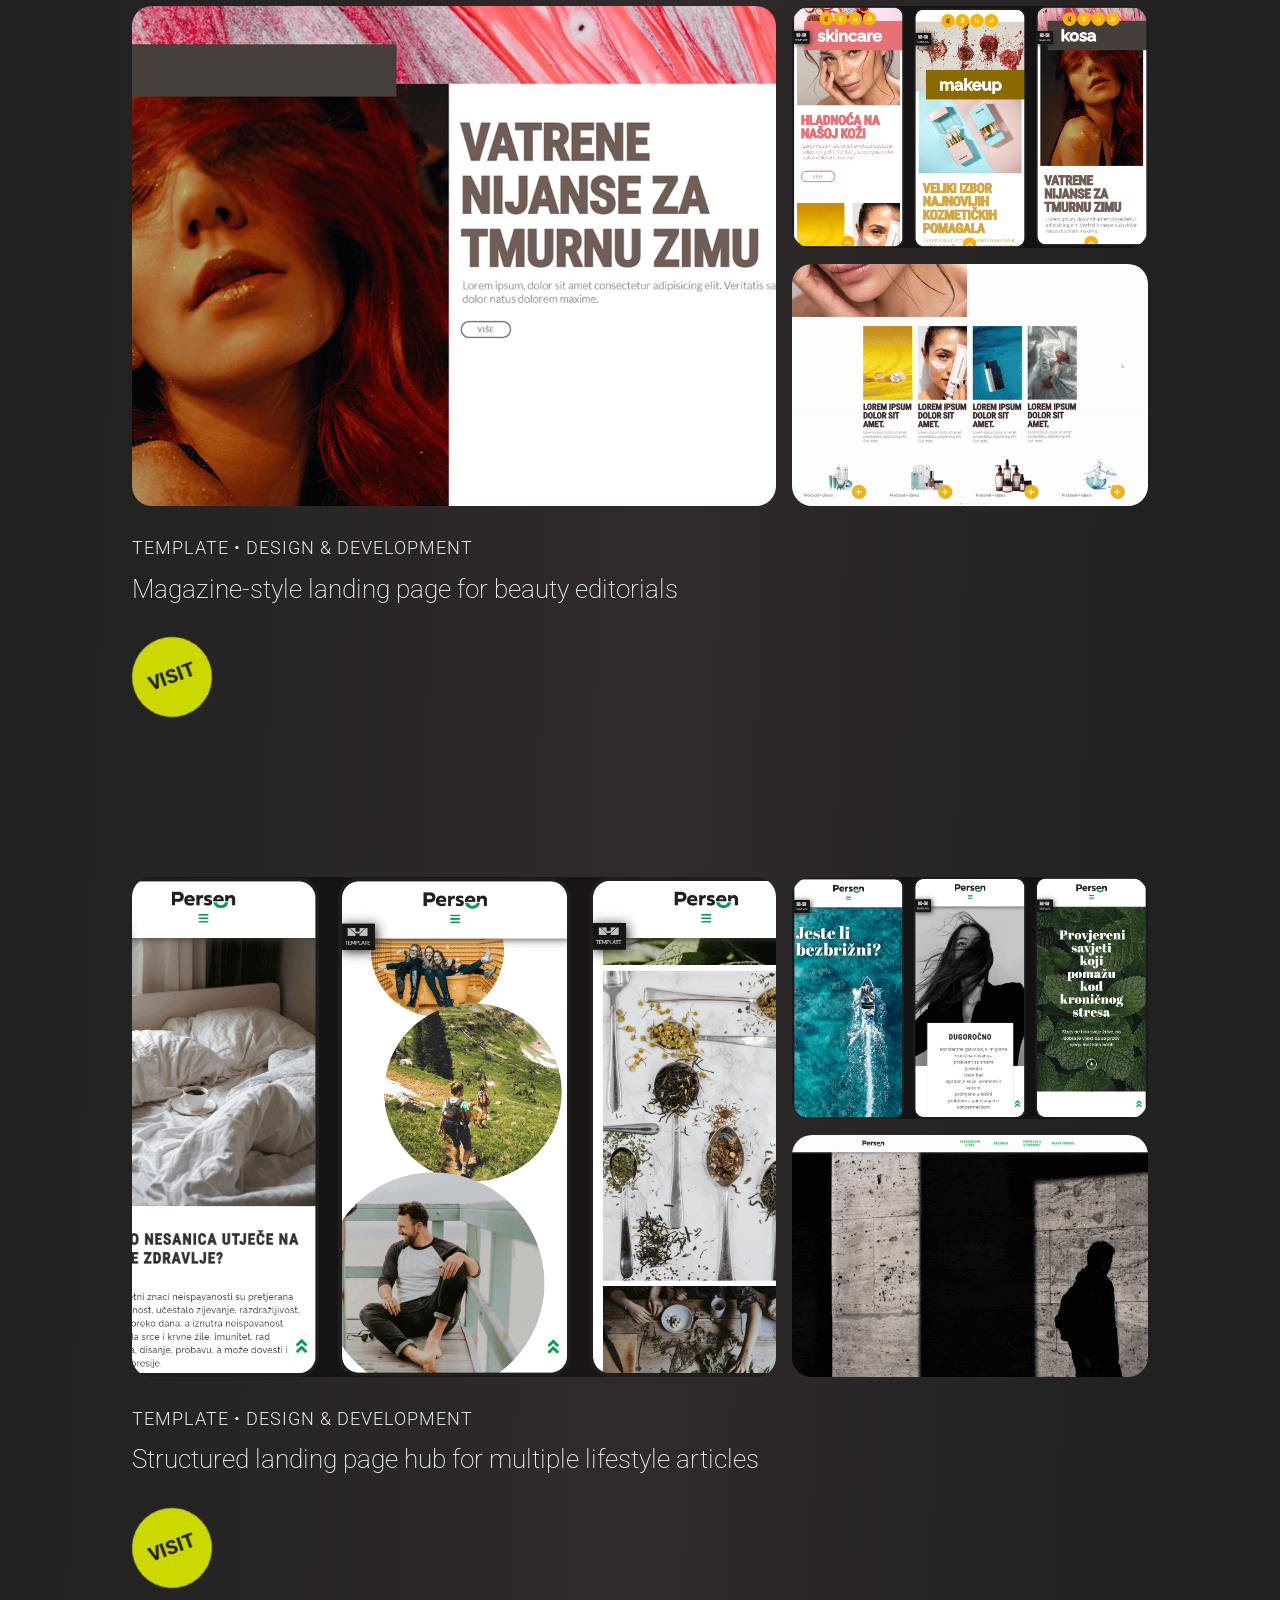
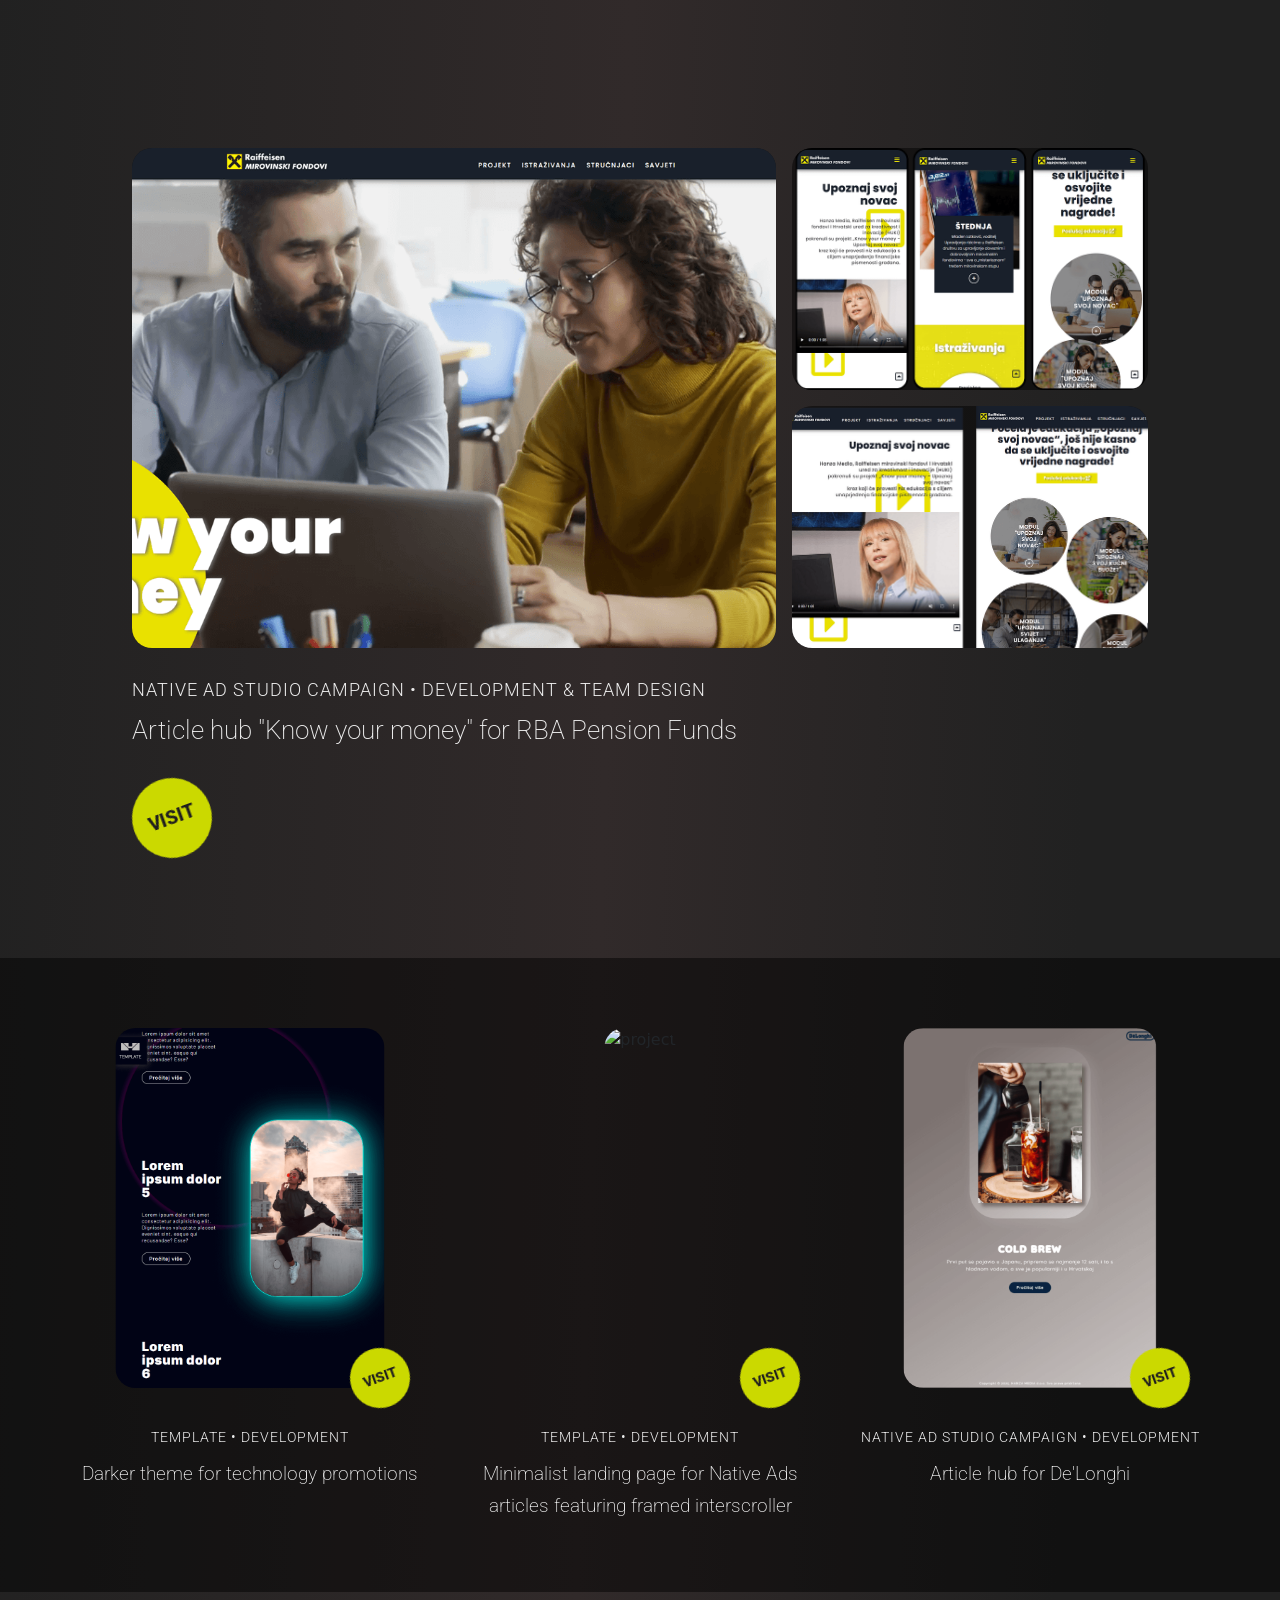
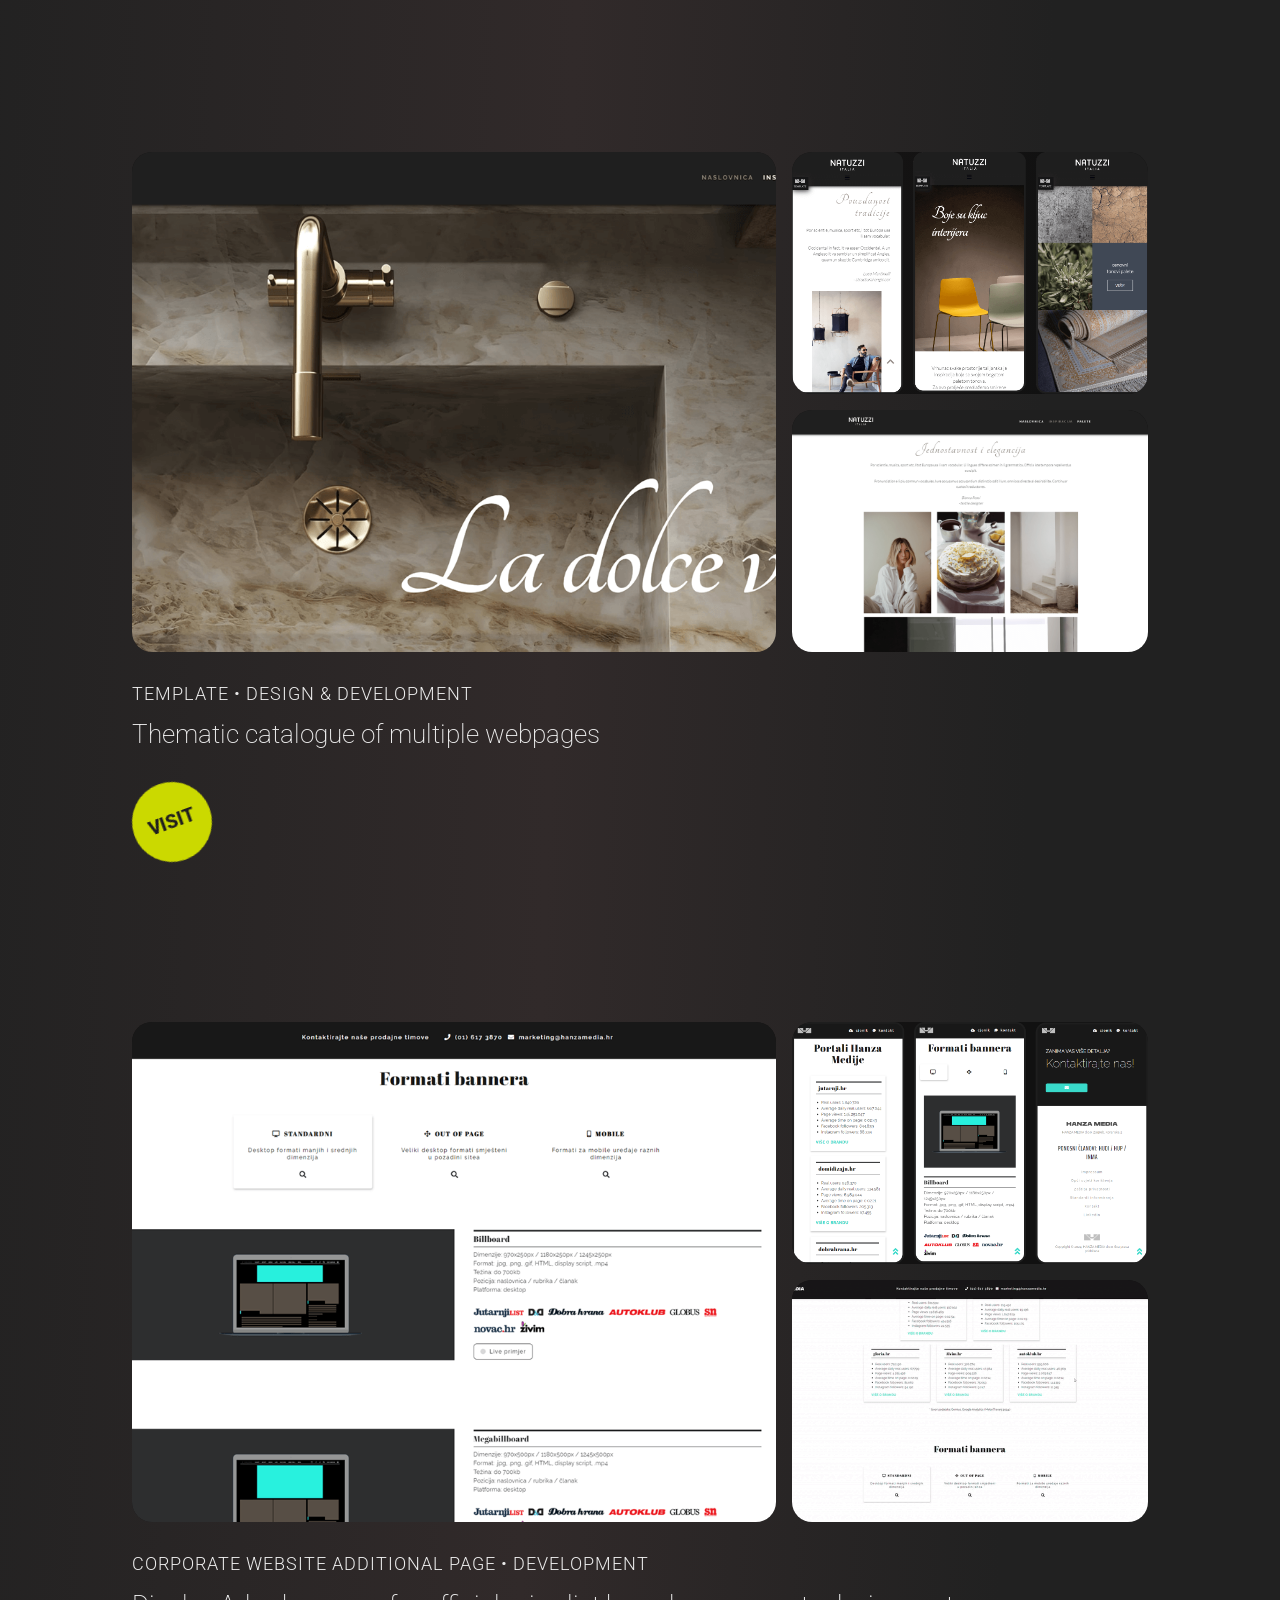
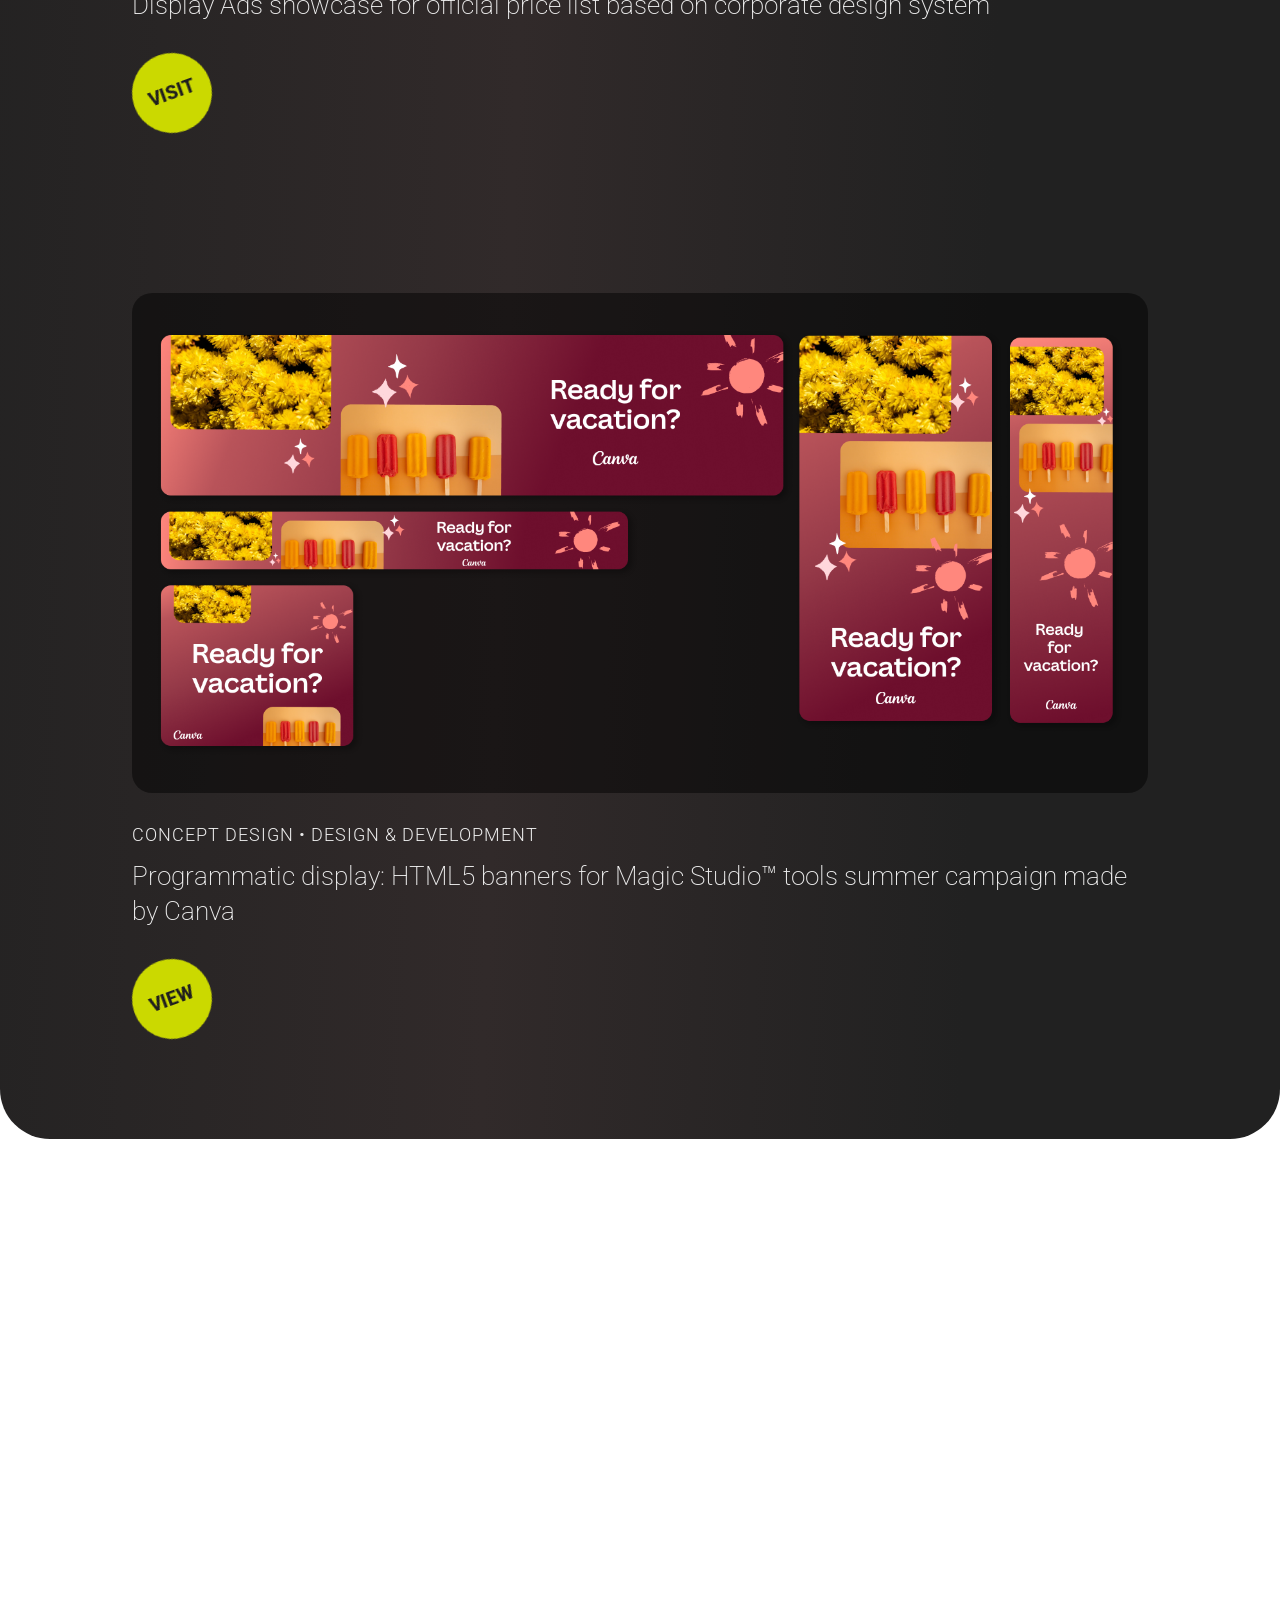
==== commit 193c7902: "added CV" ====
--- a/index.html
+++ b/index.html
@@ -61,6 +61,12 @@
                 </span>
                 <span class="navi-link">
                     <a href="#contact" class="text-upper">Contact</a>
+                </span>
+                <span class="dot-sm">
+                    &#x2022;
+                </span>
+                <span class="navi-link">
+                    <a href="assets/CV_Ivana.Supljika.pdf" target="_blank" class="text-upper">CV</a>
                 </span>
             </div>
         </nav>
--- a/css/main.css
+++ b/css/main.css
@@ -72,9 +72,10 @@
 
 .navigation-links {
   height: 50px;
-  padding: 0px 50px;
+  padding: 0px 20px;
   display: flex;
   align-items: center;
+  justify-content: center;
   border-radius: 0 0 30px 30px;
   width: 300px;
   margin: 0 auto;
@@ -97,20 +98,11 @@
   }
 }
 
-.navi-link {
-  width: 100px;
-  margin-right: 10px;
-  text-align: end;
-}
-.navi-link:nth-child(3) {
-  text-align: start;
-  margin-left: 10px;
-}
-
 .dot-sm {
   color: #ebebeb;
   width: 10px;
   text-align: center;
+  margin: 0 10px;
 }
 
 .scroll-down nav {
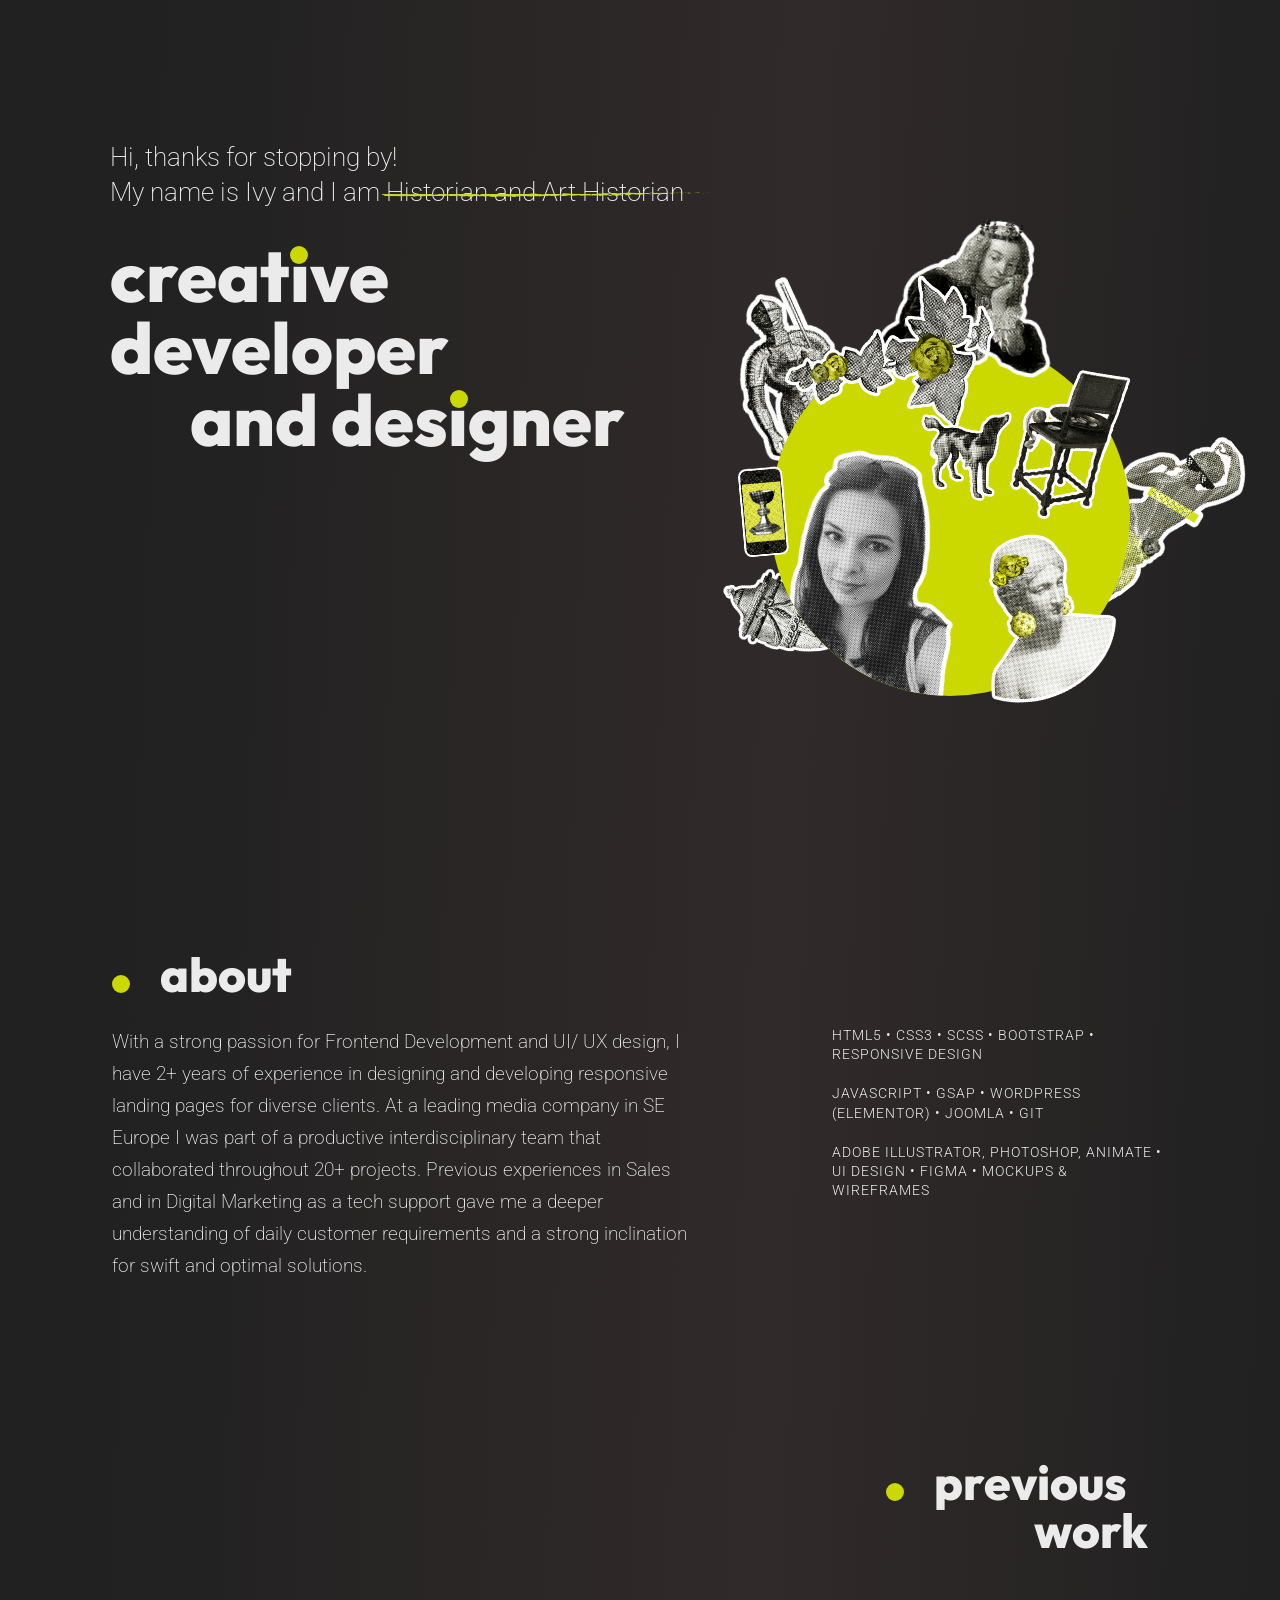
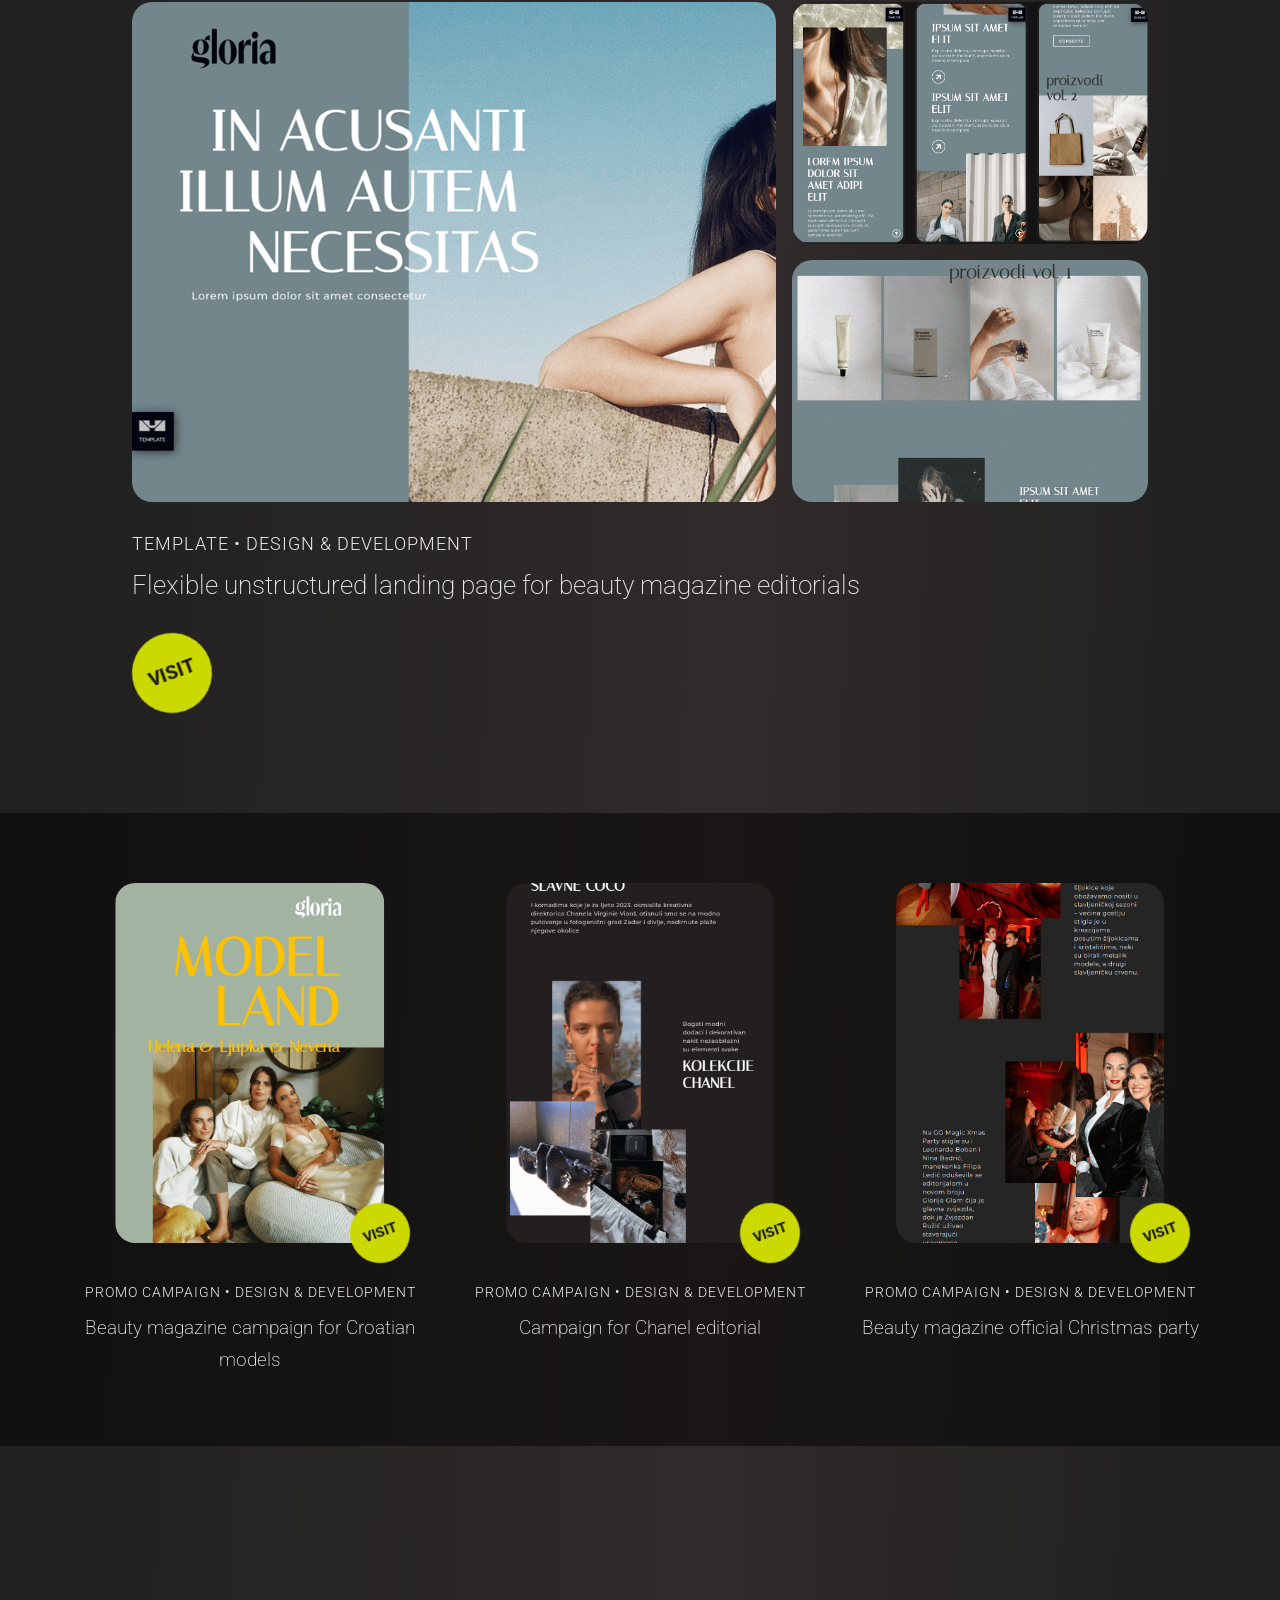
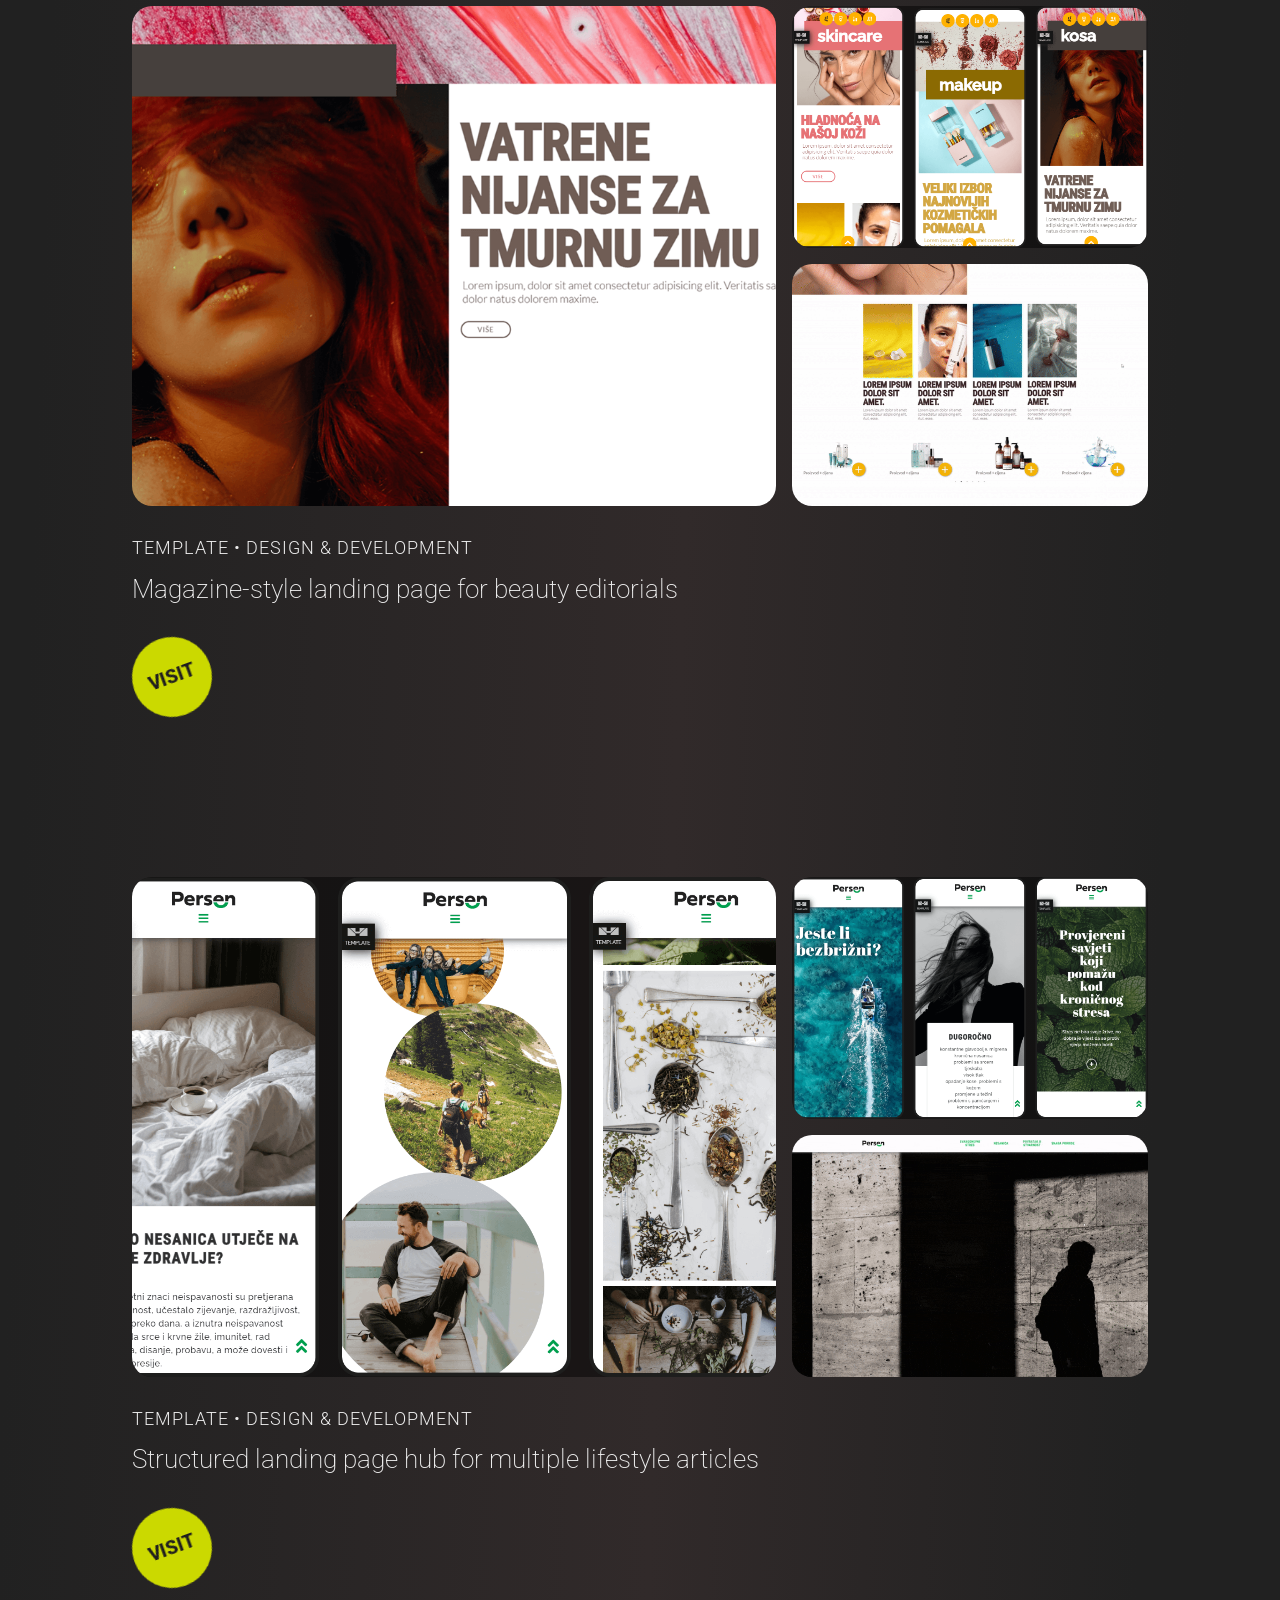
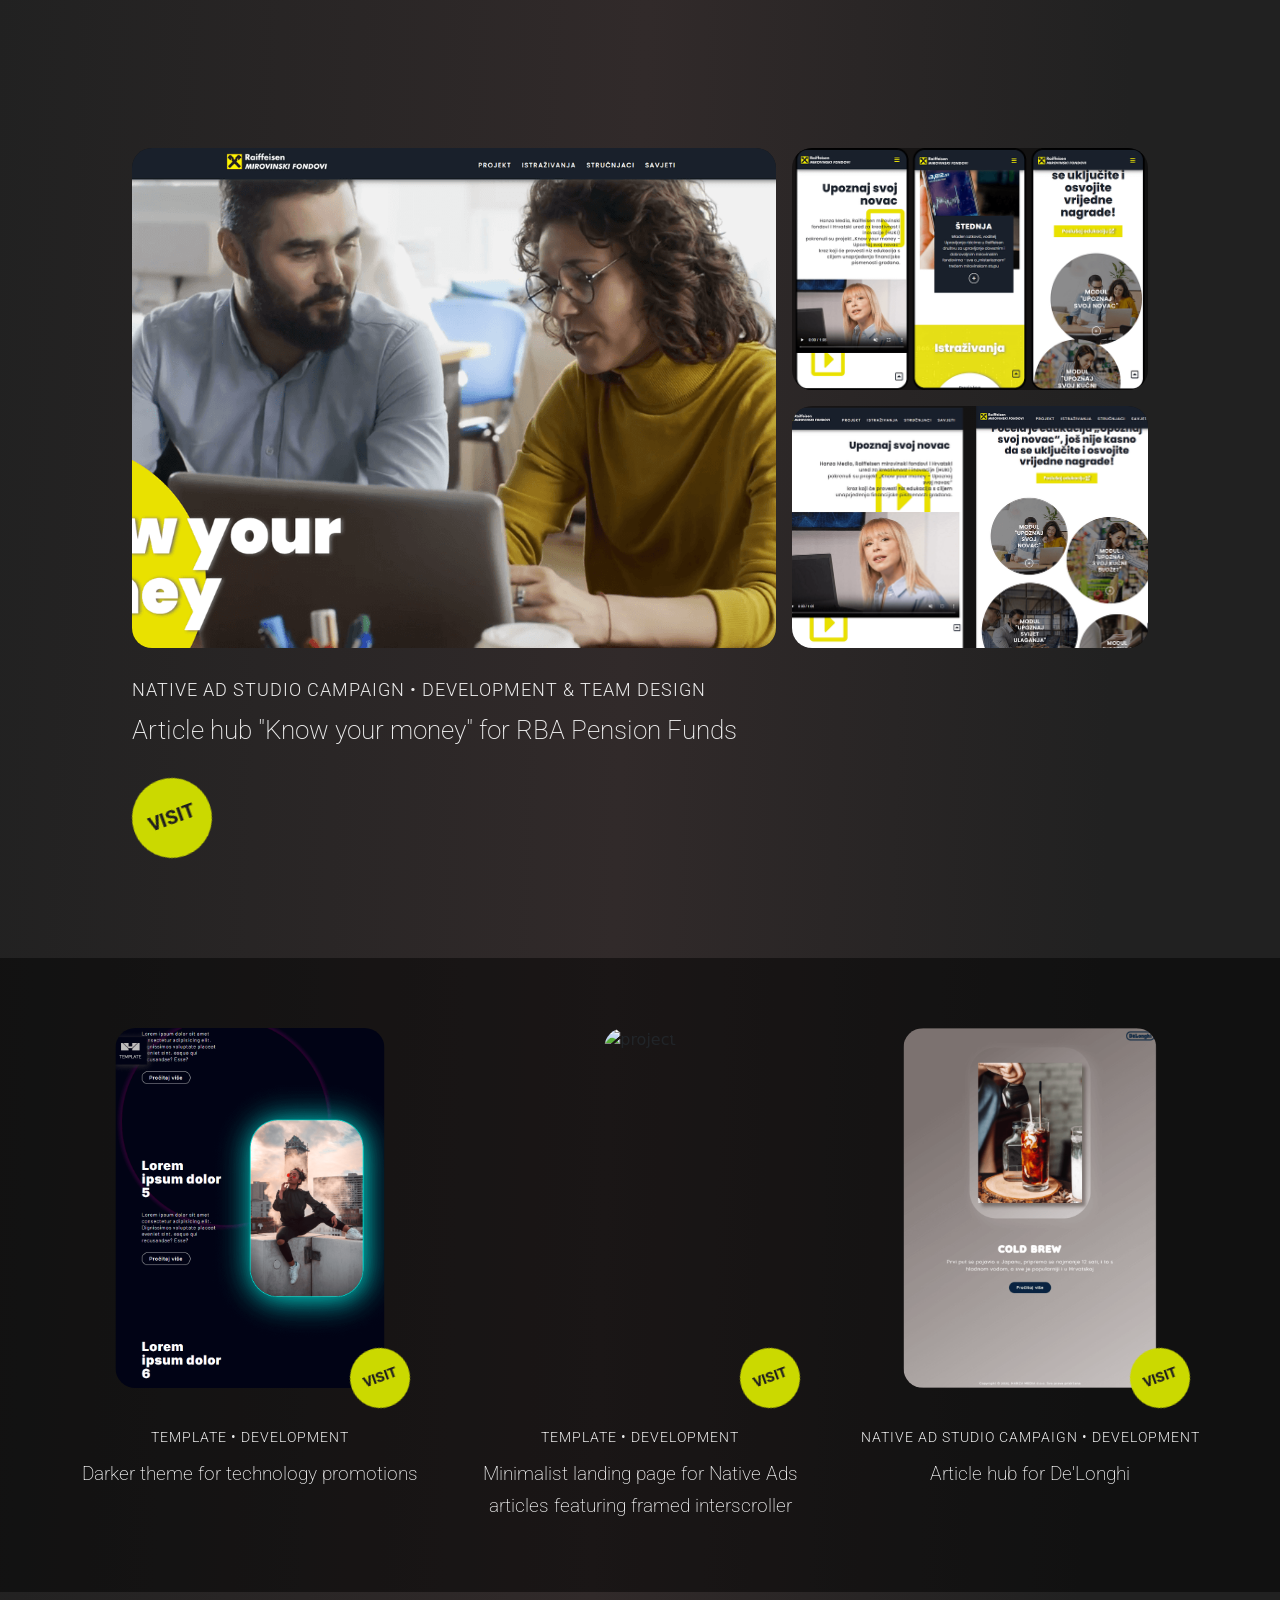
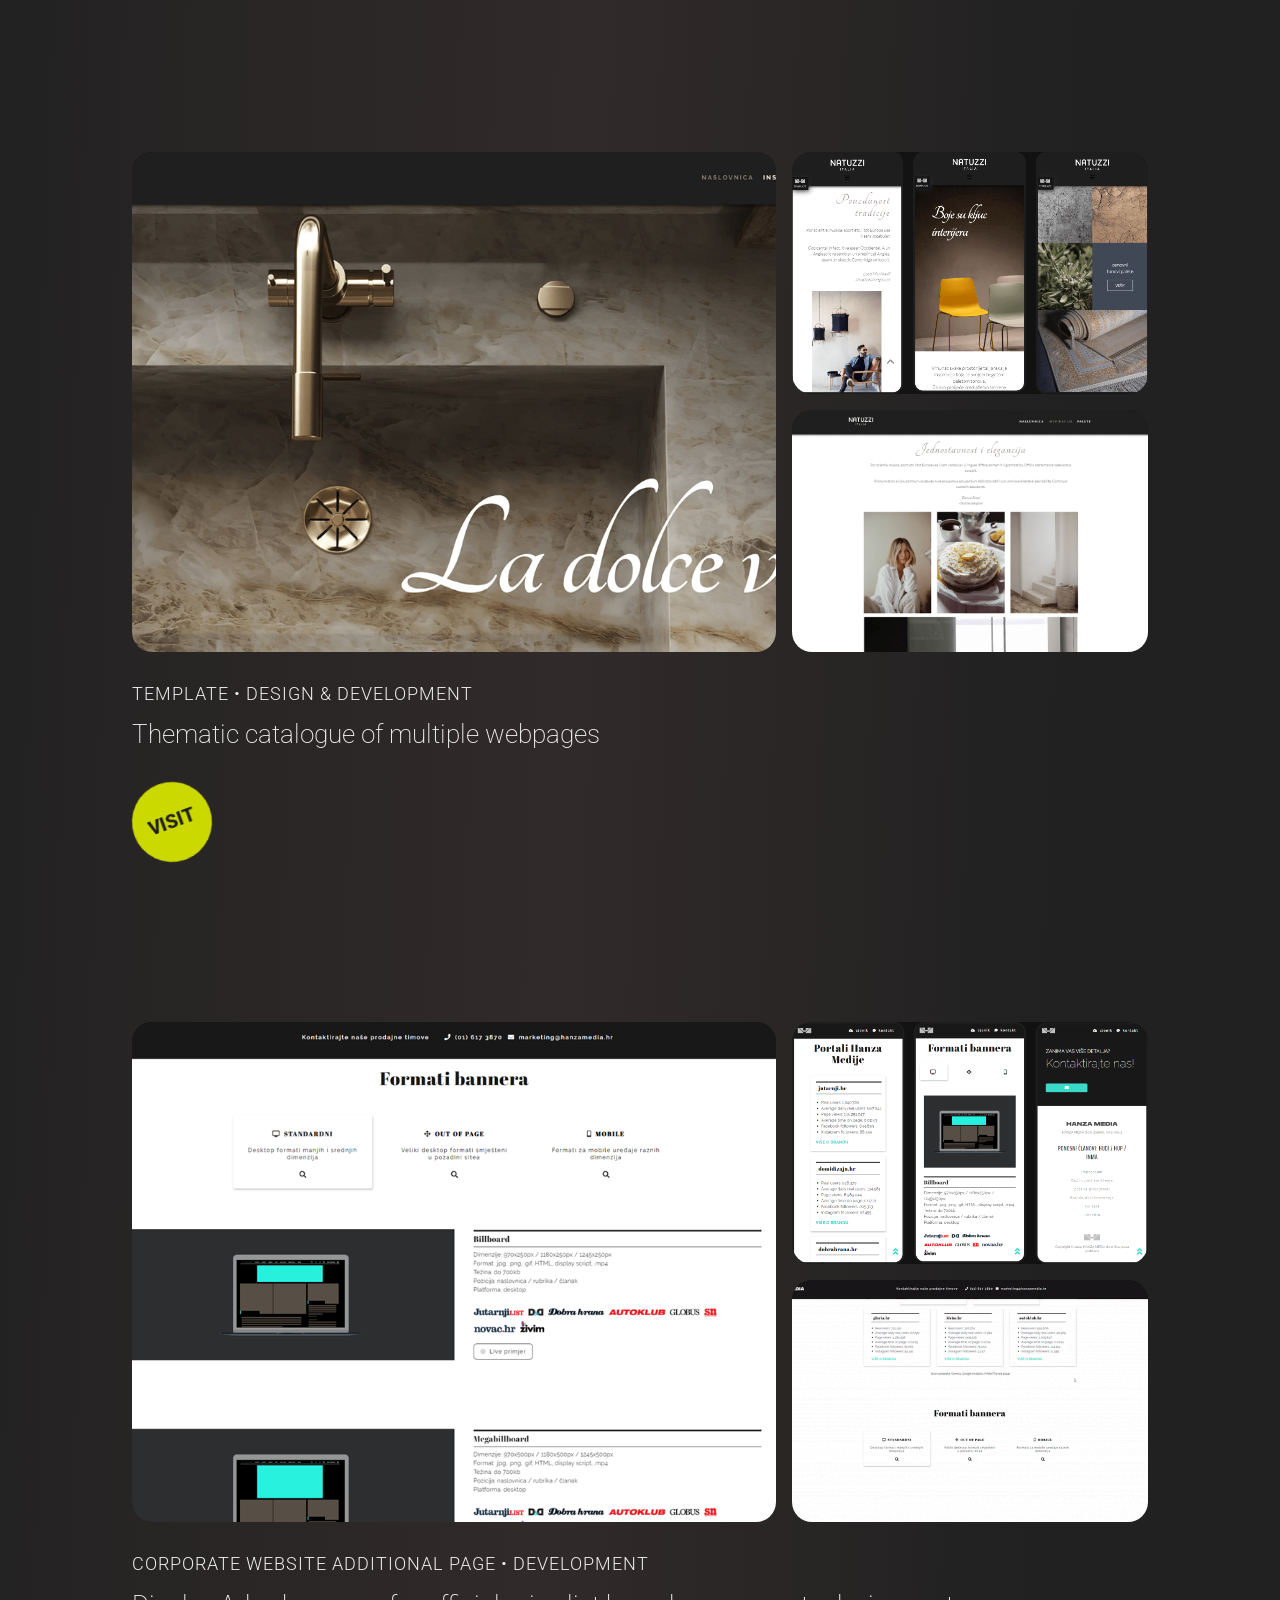
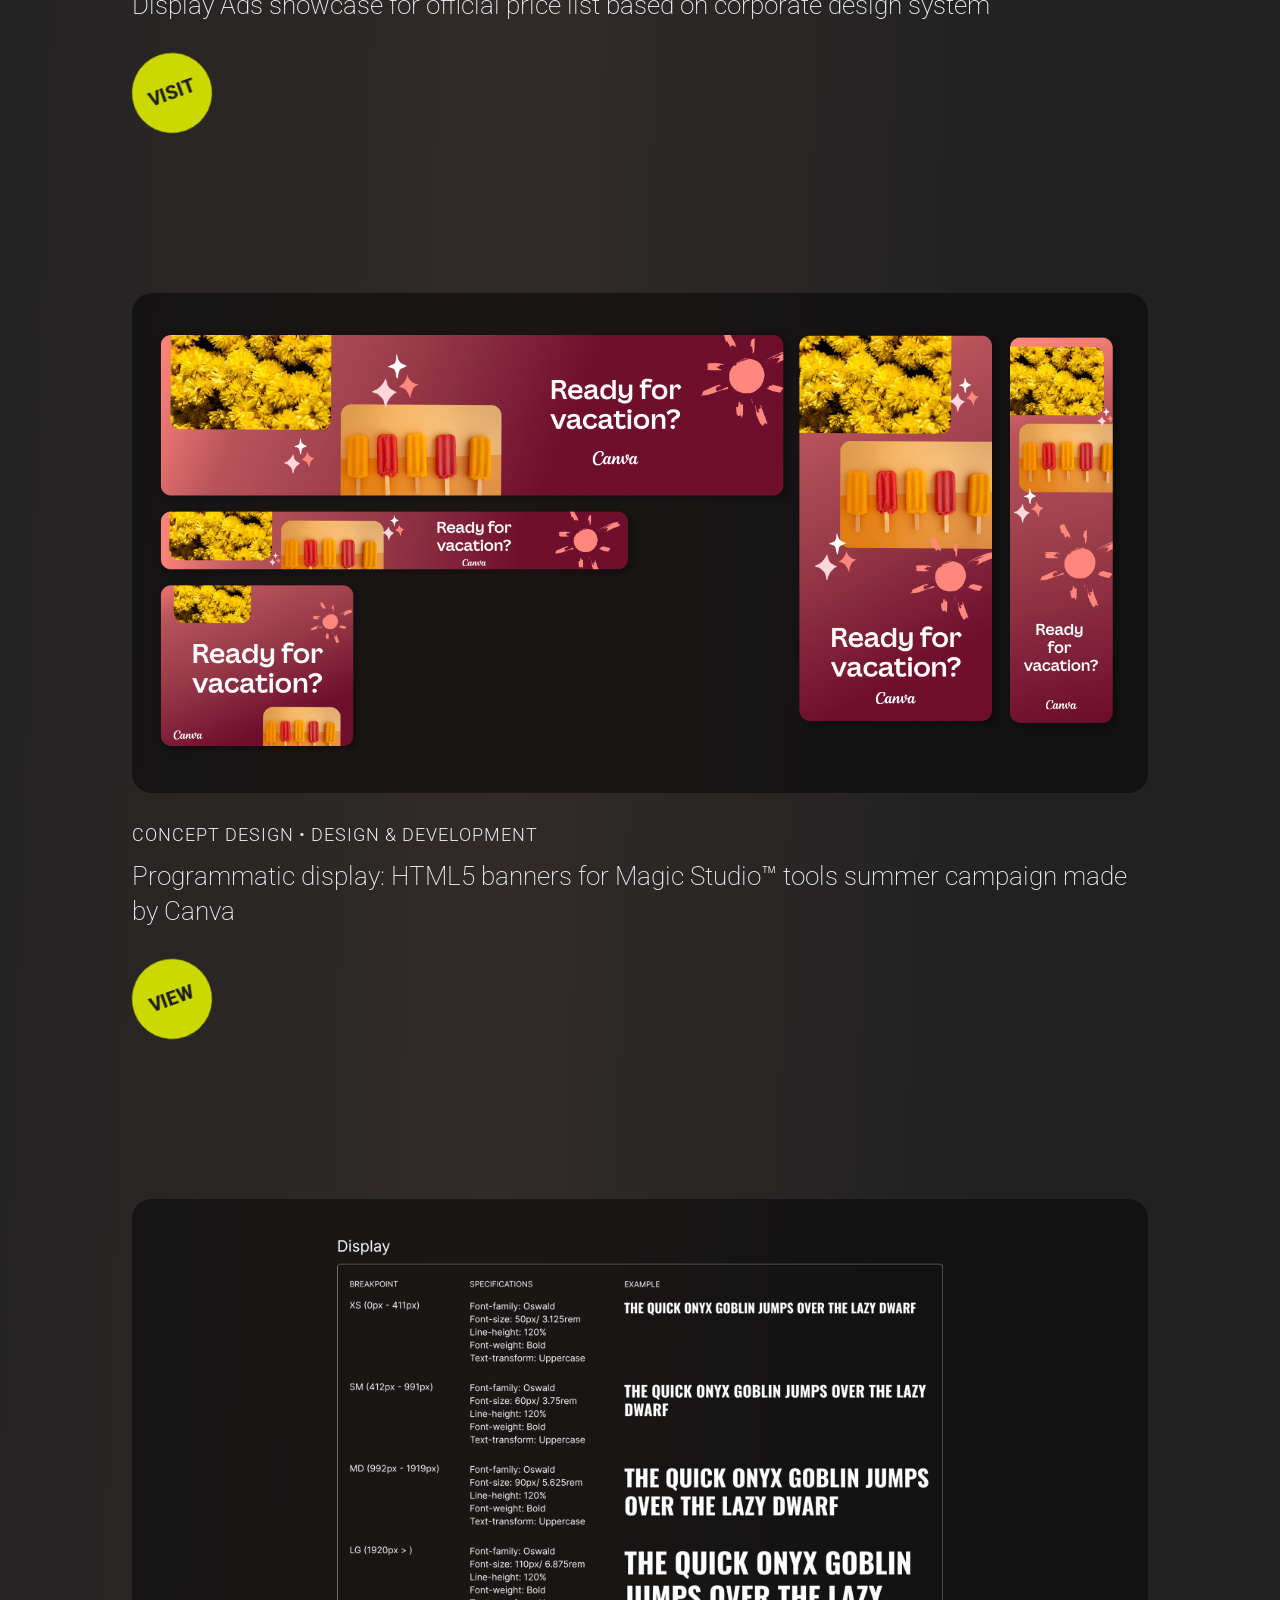
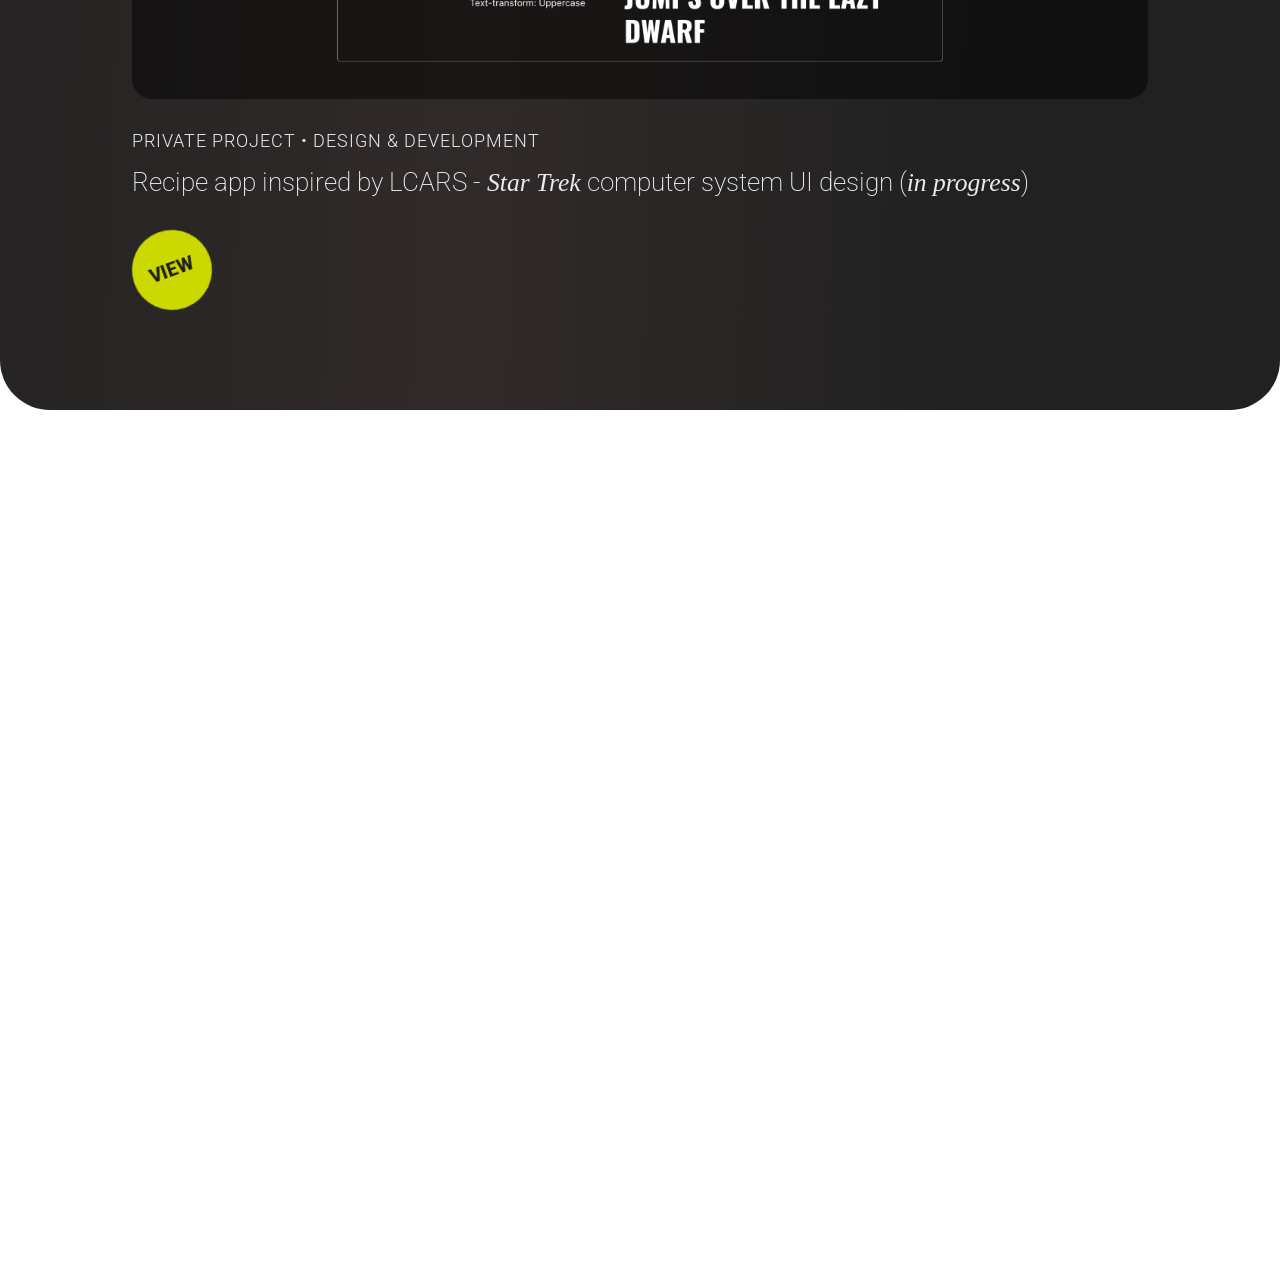
==== commit fe4e6539: "added new project" ====
--- a/index.html
+++ b/index.html
@@ -531,6 +531,29 @@
 
                         </div>
 
+                        <div class="project" data-aos="zoom-in" data-aos-easing="linear" data-aos-duration="800">
+
+                            <div class="project-special">
+                                <img src="assets/portfolio/lcars-app-screen.png" alt="banners" class="img-click">
+                            </div>
+                
+                            <div class="project-title text-upper">
+                                Private project &#x2022; Design & Development
+                            </div>
+                            <div class="project-text text">
+                                Recipe app inspired by LCARS -  
+                                <span class="italic">Star Trek</span>
+                                computer system UI design
+                                (<span class="italic">in progress</span>)
+                            </div>
+                            <div class="project-cta">
+                                <a href="https://www.figma.com/deck/JHIzBi2XzICReSjLfk12X7/Recipe-mobile-app?node-id=1-390&t=cT5Oqkqk7tzYk5Qh-1&scaling=min-zoom&content-scaling=fixed&page-id=0%3A1" target="_blank">
+                                    <button>View</button>
+                                </a>
+                            </div>
+
+                        </div>
+
                     </div>
                 </div>
             </div>
--- a/css/main.css
+++ b/css/main.css
@@ -772,6 +772,10 @@
   color: #ebebeb;
 }
 
+.italic {
+  font-style: italic;
+}
+
 @keyframes mobile {
   0% {
     transform: rotate(-5deg);
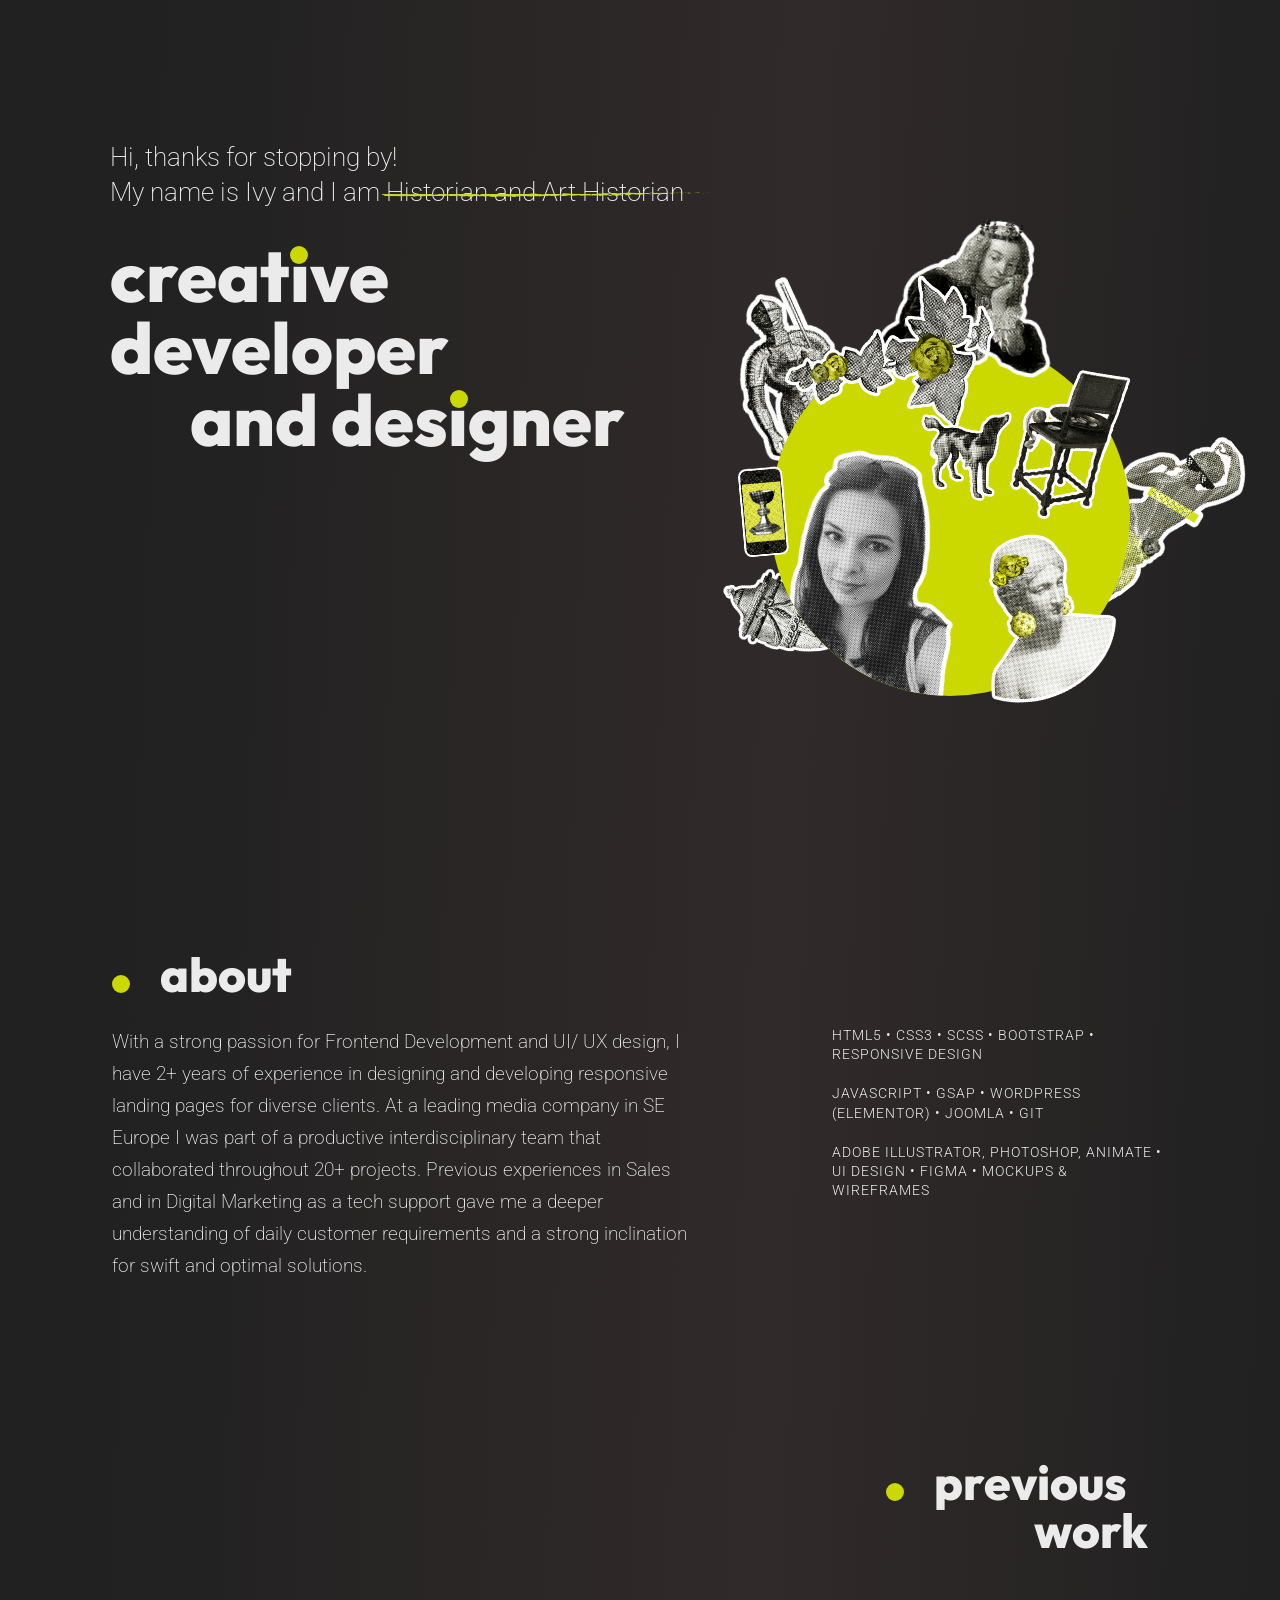
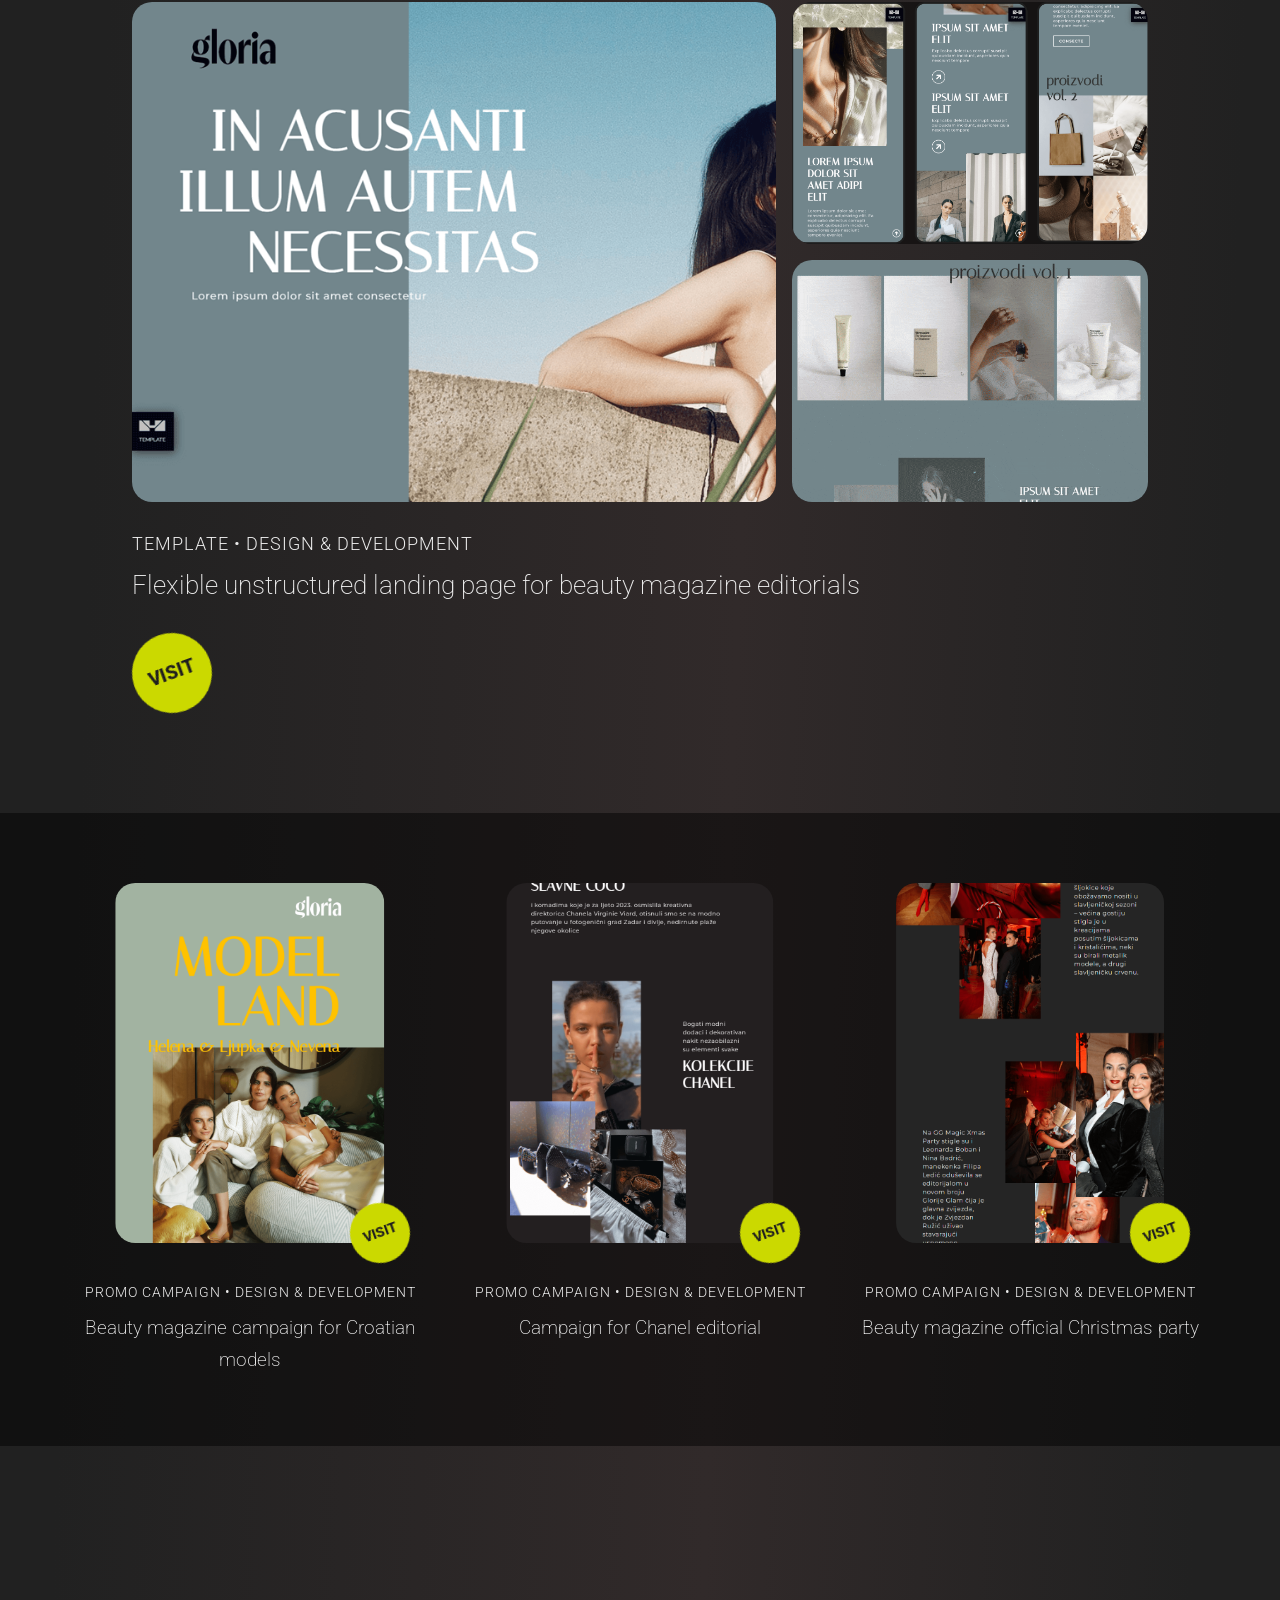
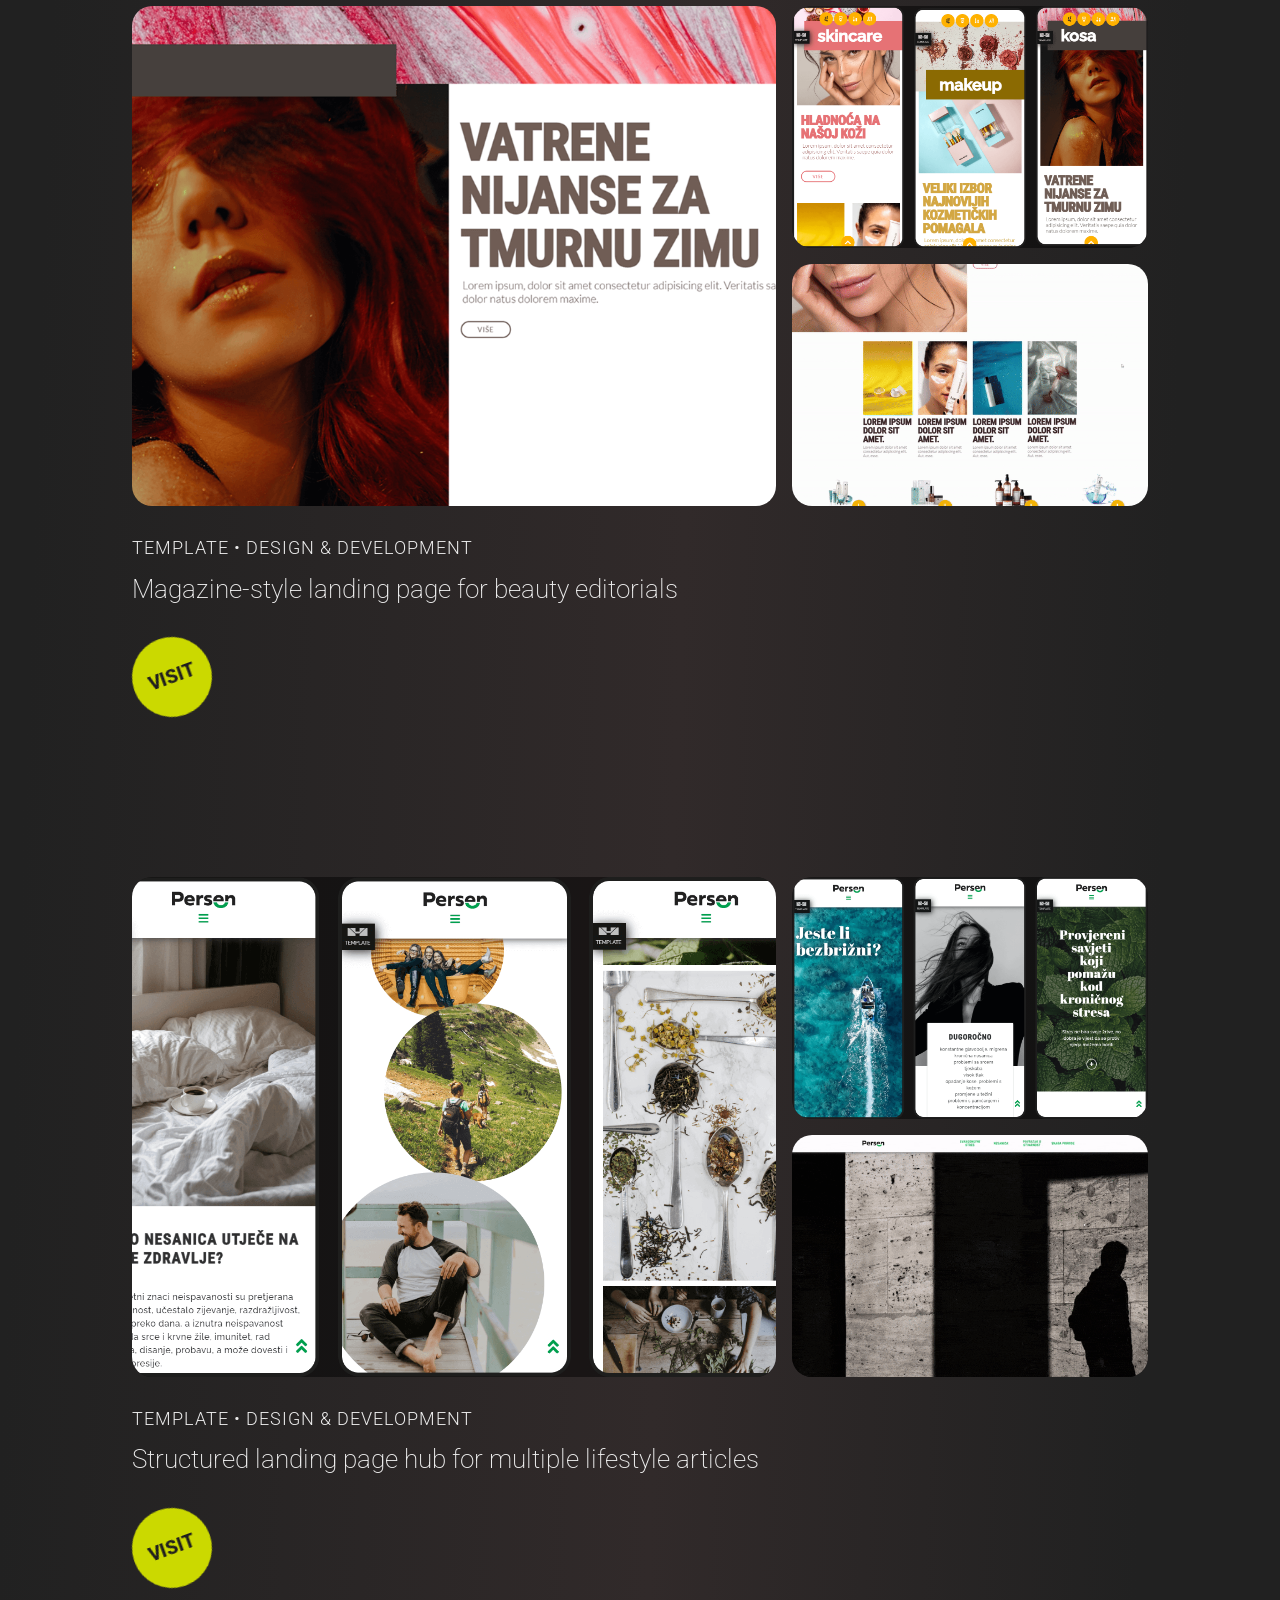
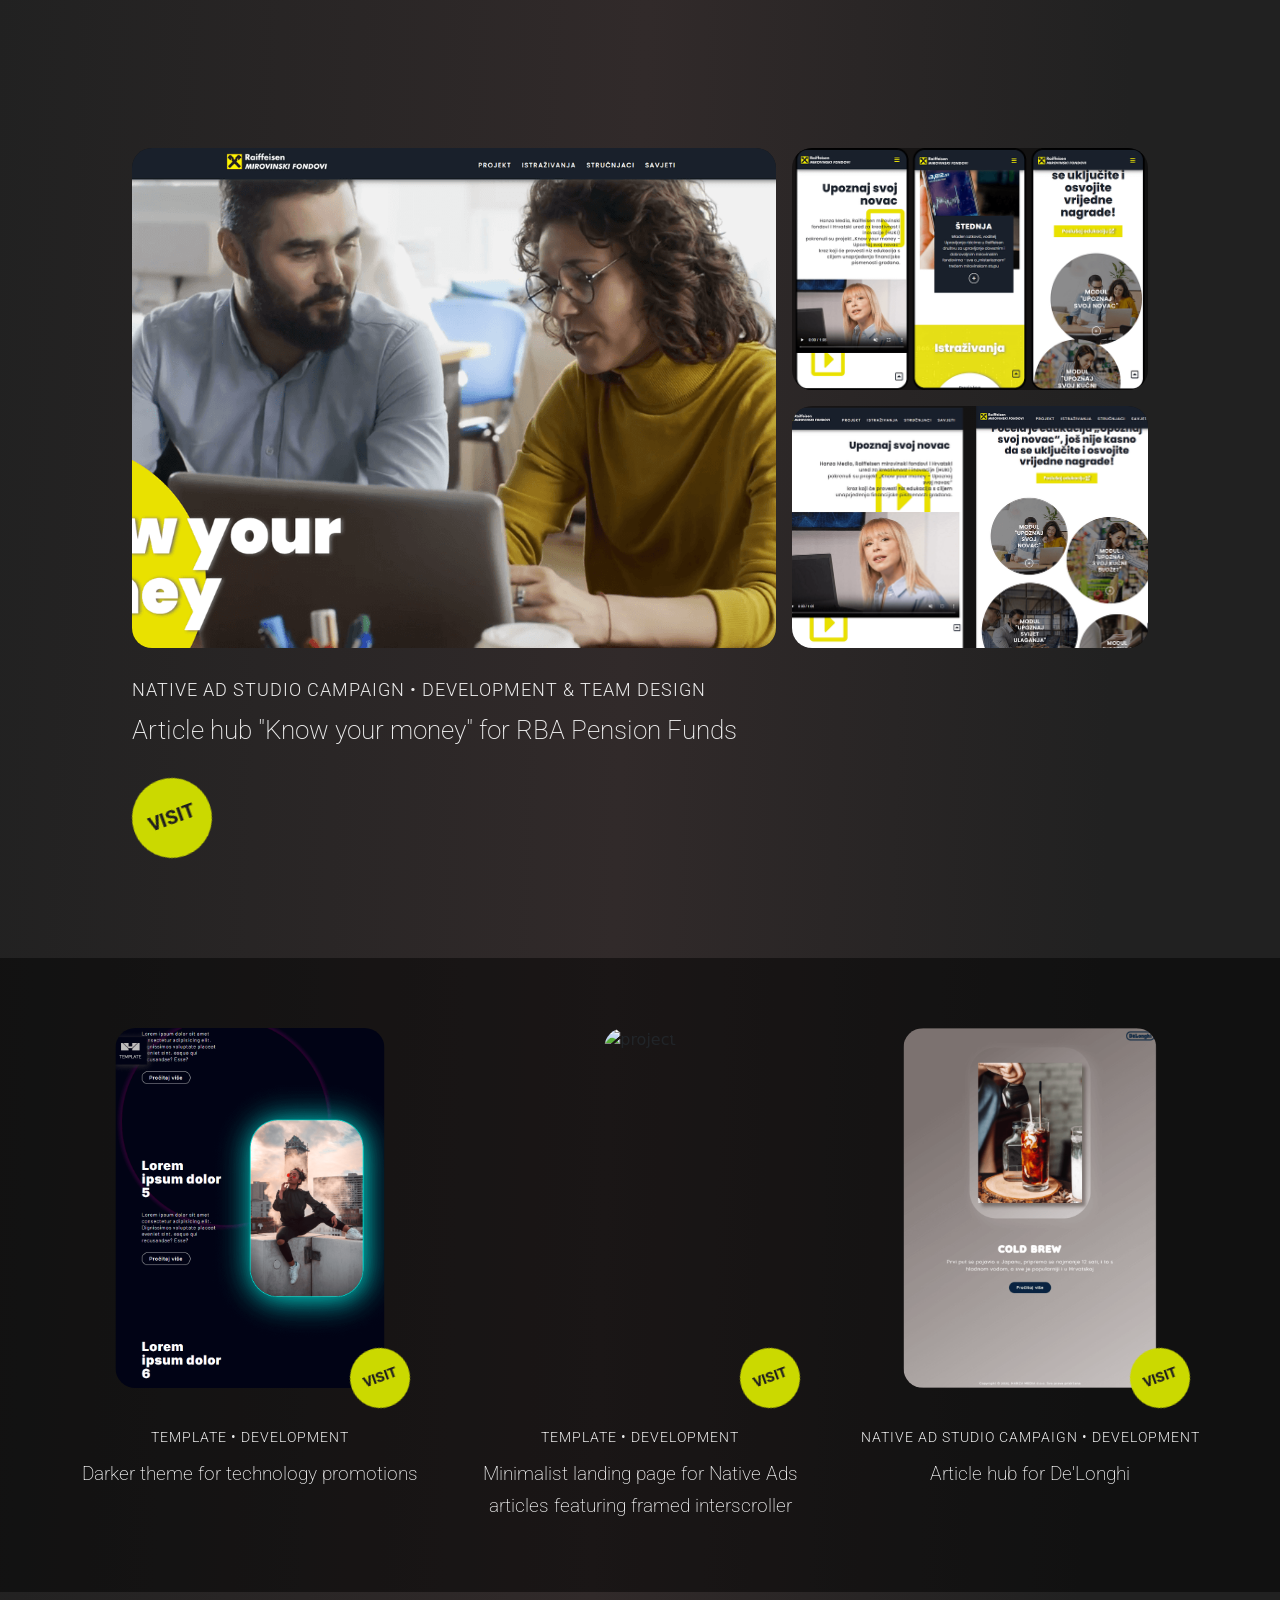
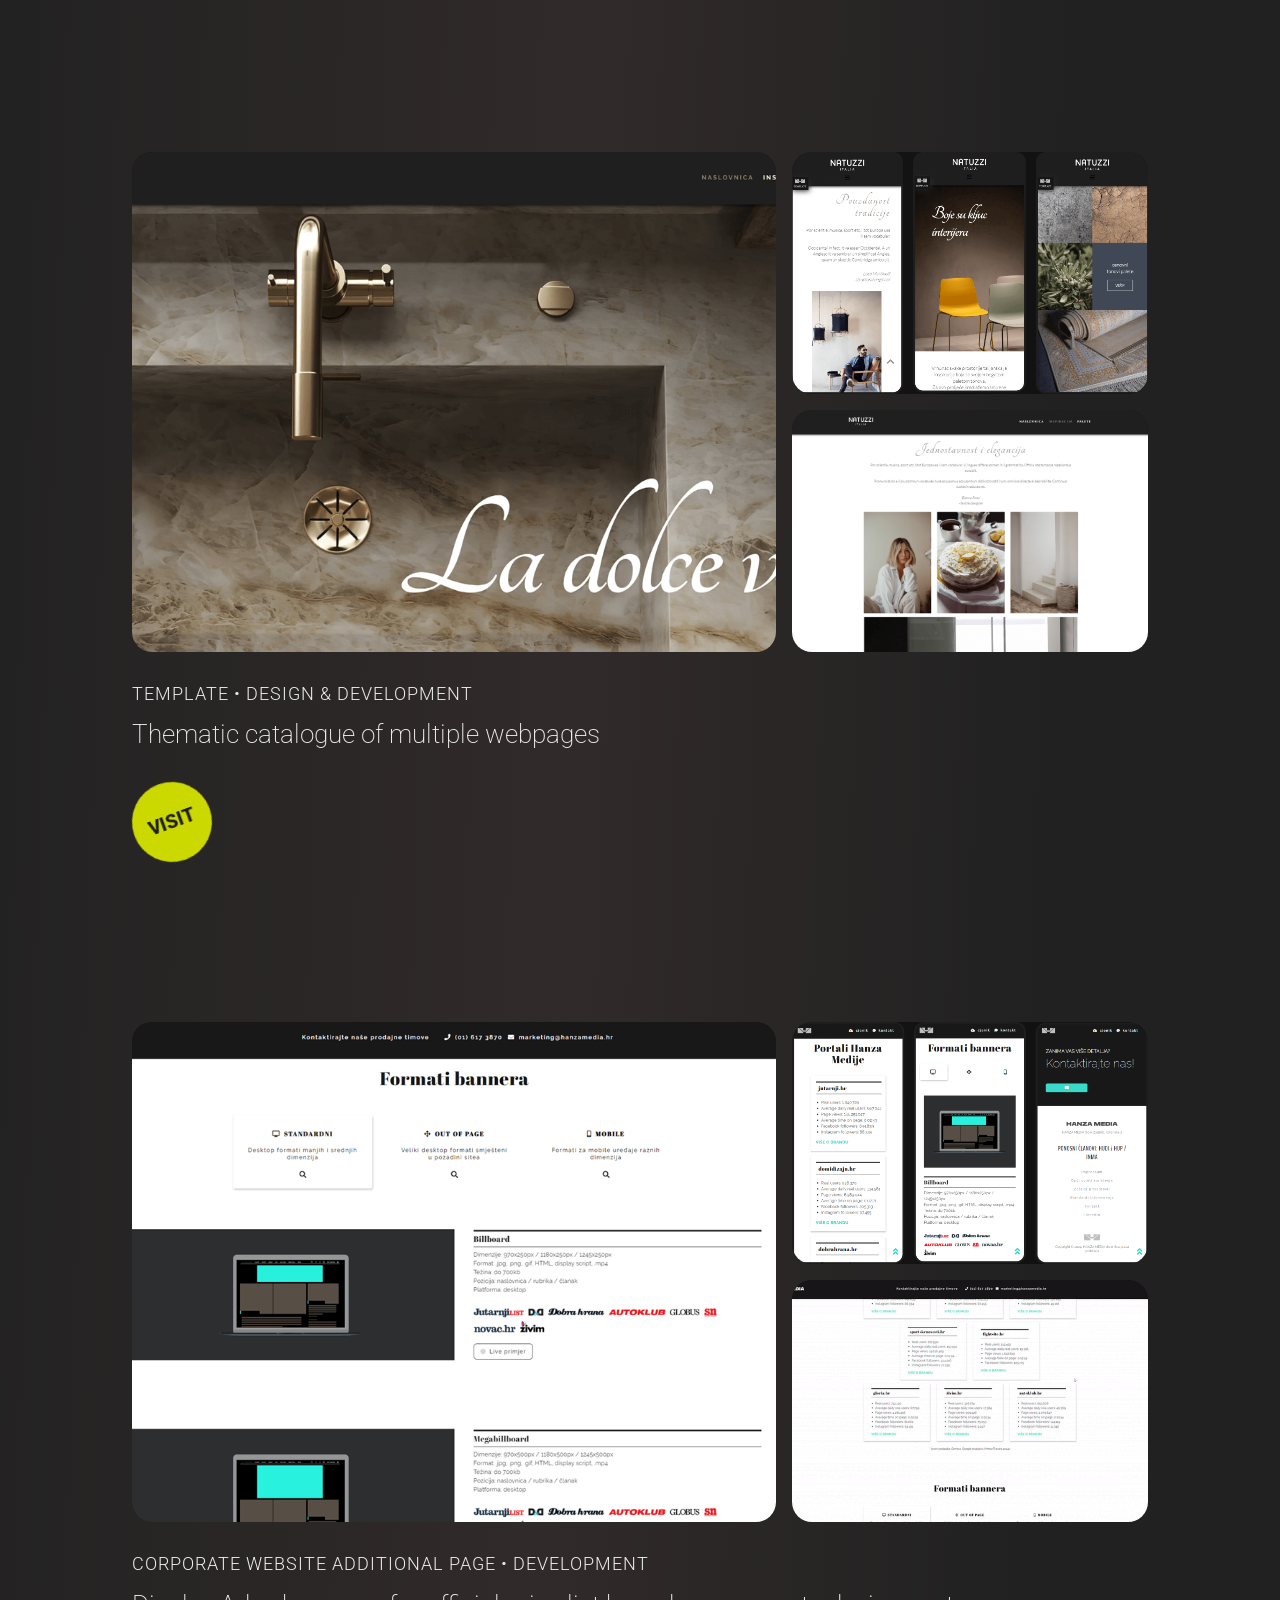
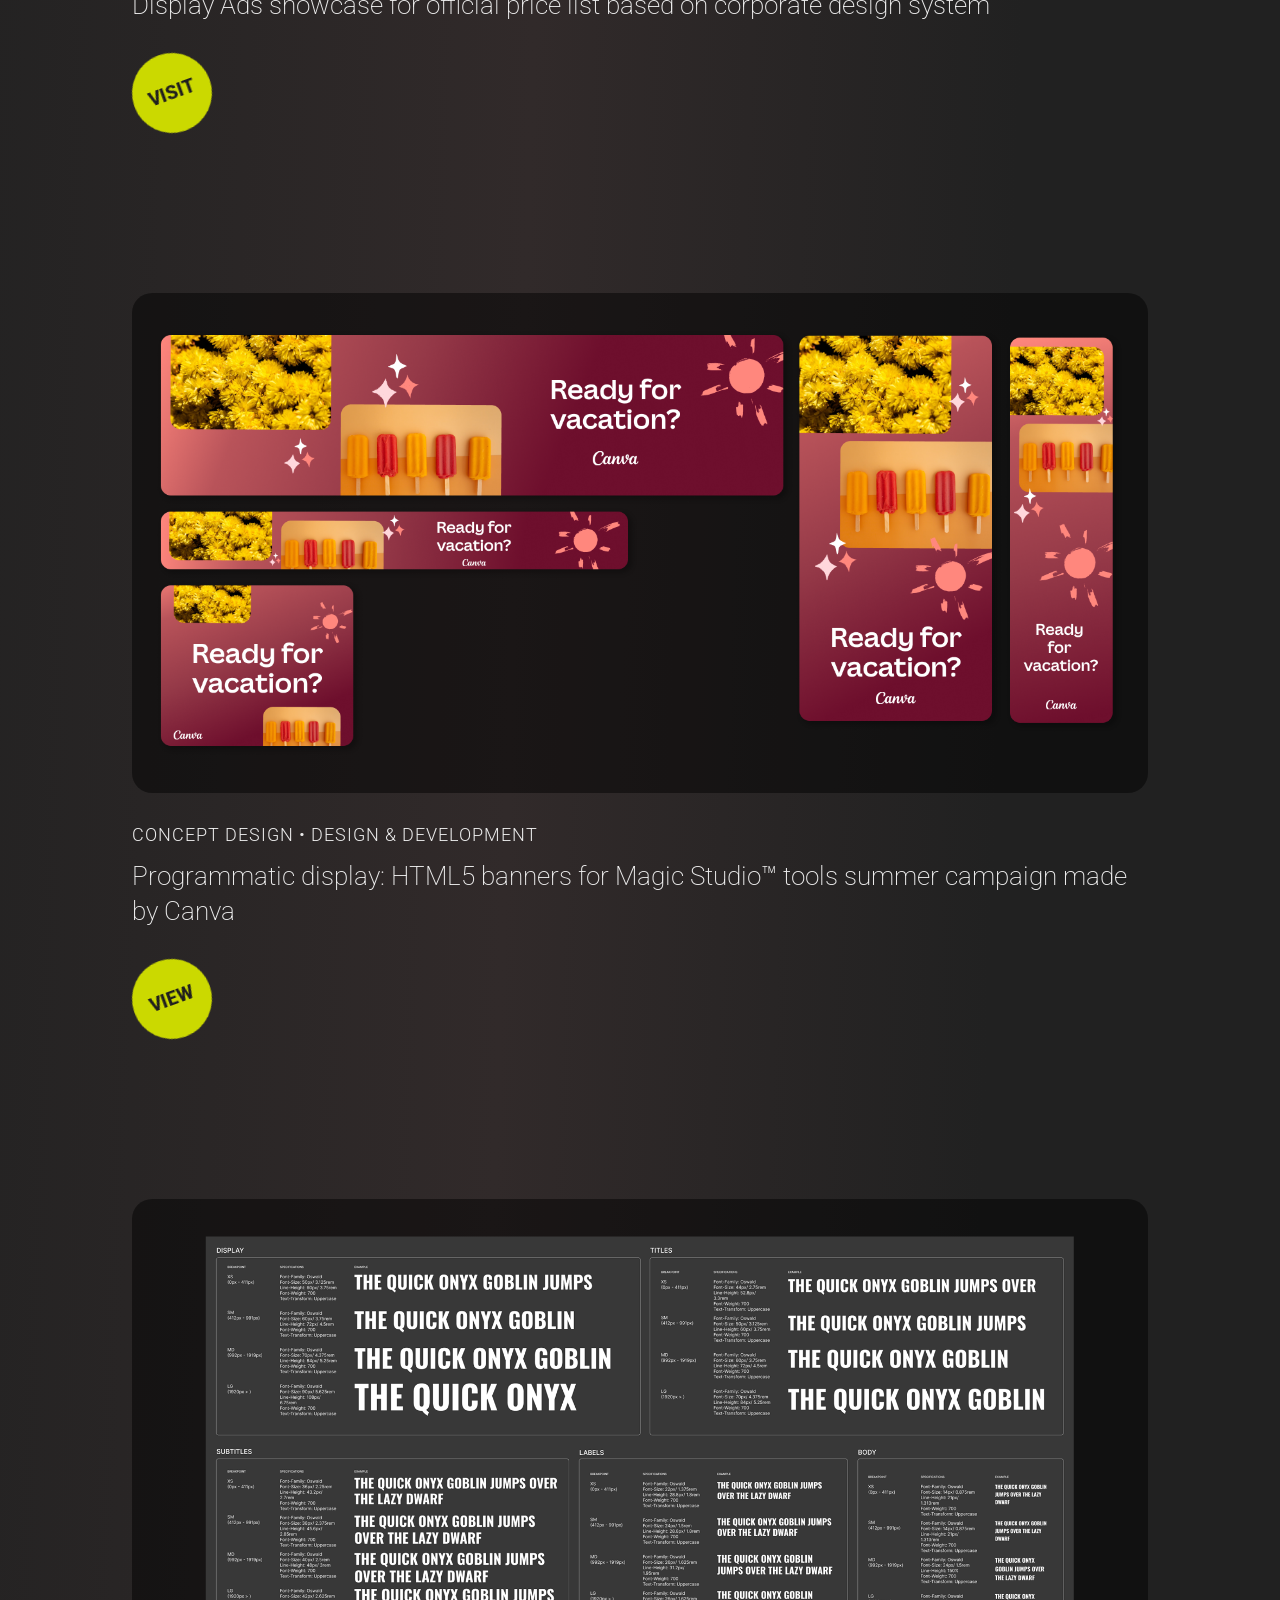
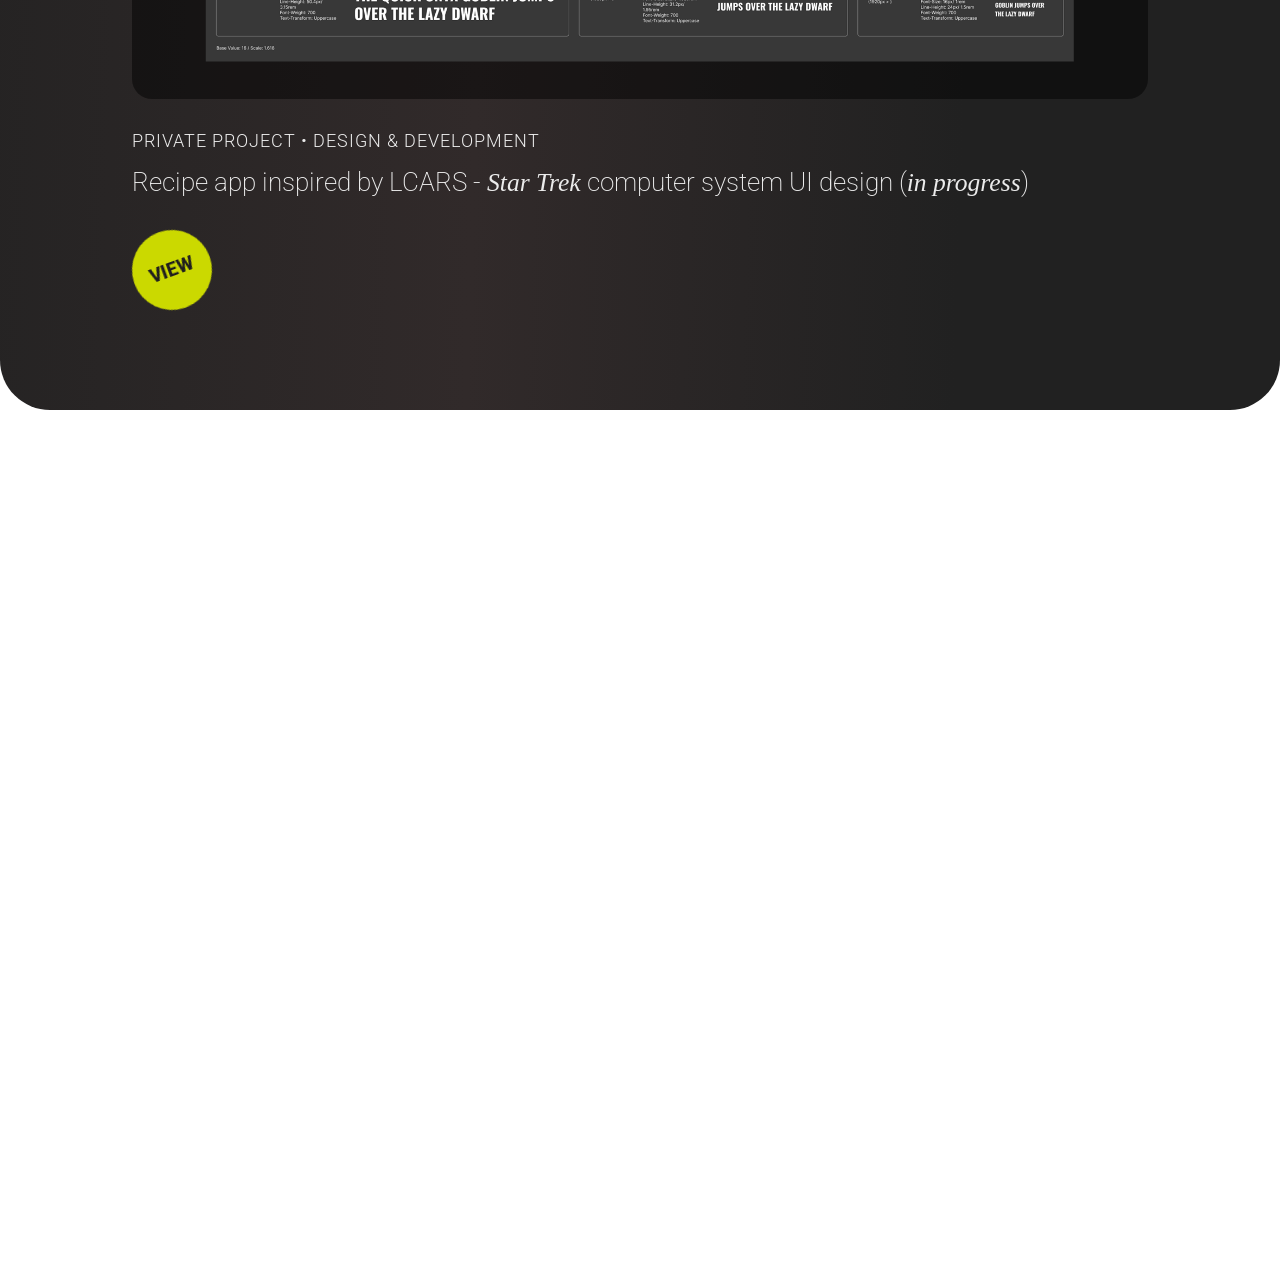
==== commit 4a607e3d: "project assets update" ====
--- a/index.html
+++ b/index.html
@@ -534,7 +534,8 @@
                         <div class="project" data-aos="zoom-in" data-aos-easing="linear" data-aos-duration="800">
 
                             <div class="project-special">
-                                <img src="assets/portfolio/lcars-app-screen.png" alt="banners" class="img-click">
+                                <img src="assets/portfolio/lcars-app-screen-mob.png" alt="banners" class="d-md-none">
+                                <img src="assets/portfolio/lcars-app-screen.png" alt="banners" class="d-none d-md-block img-click">
                             </div>
                 
                             <div class="project-title text-upper">
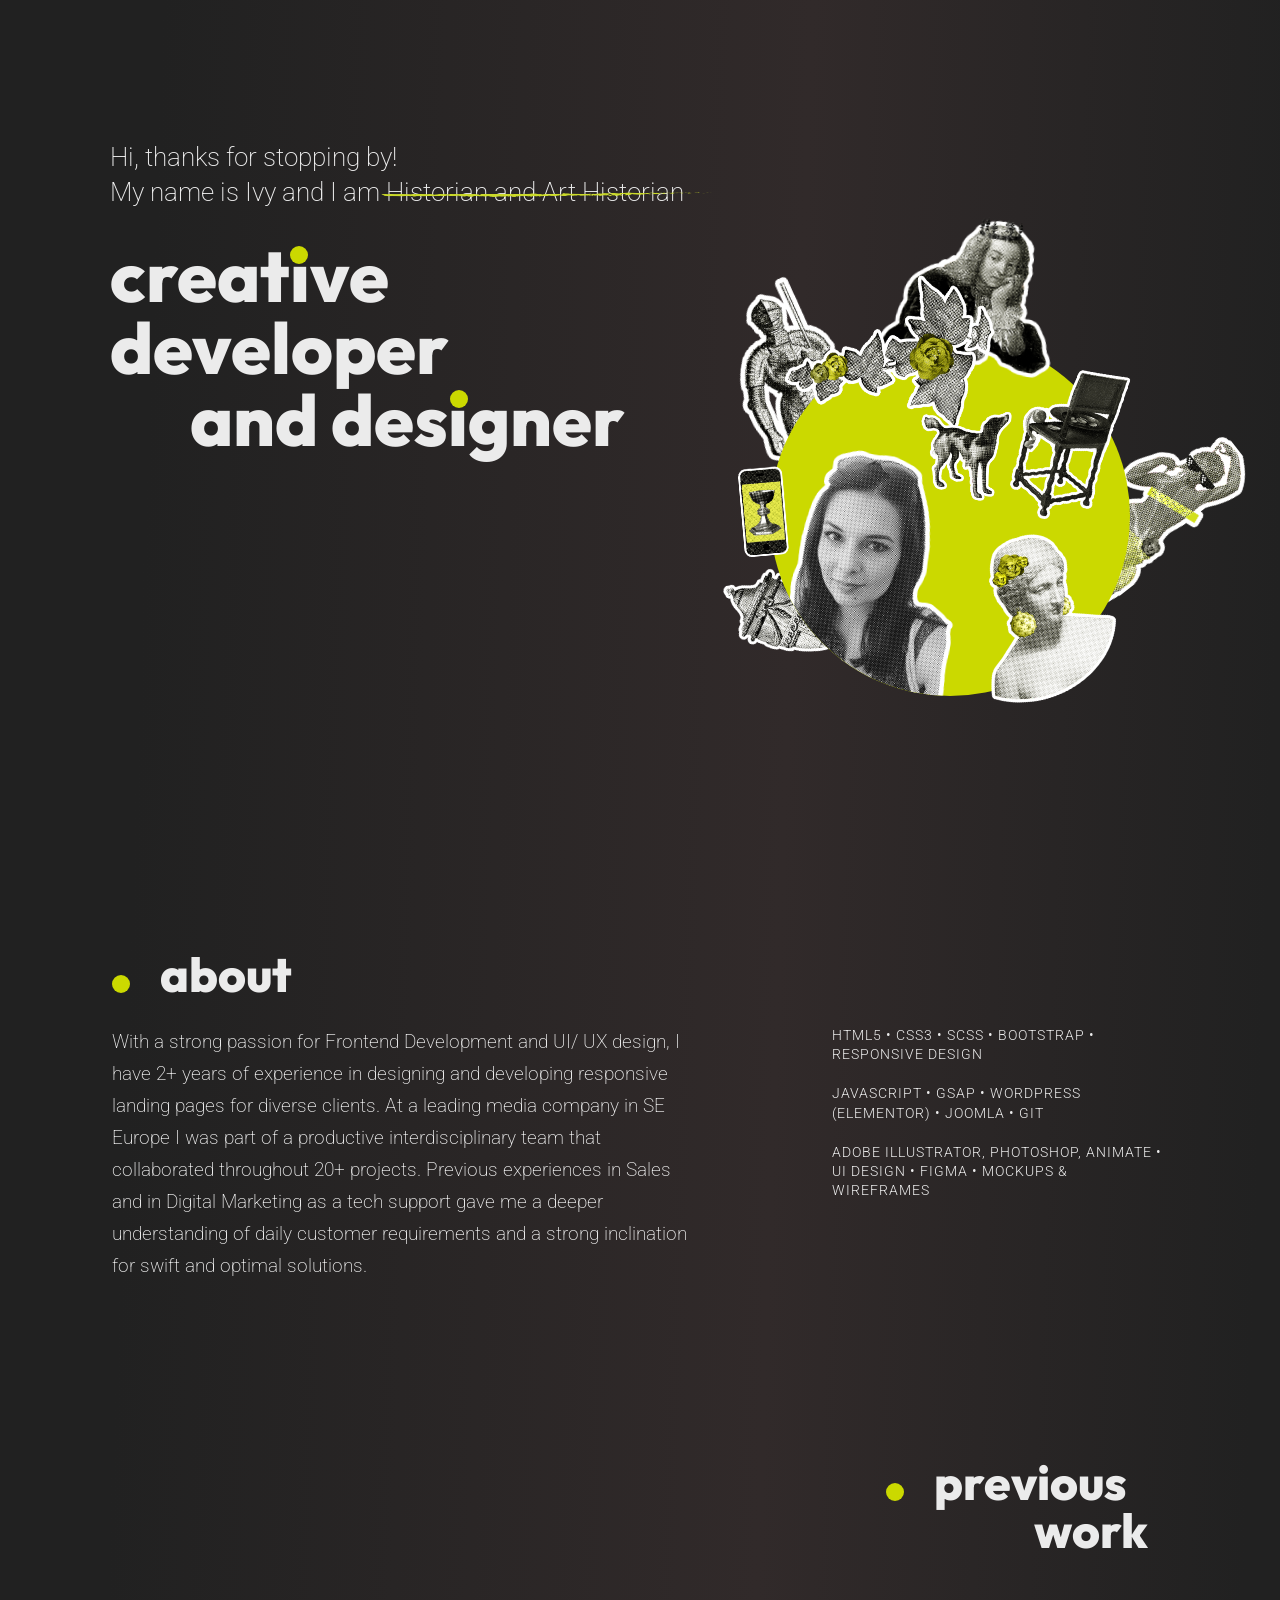
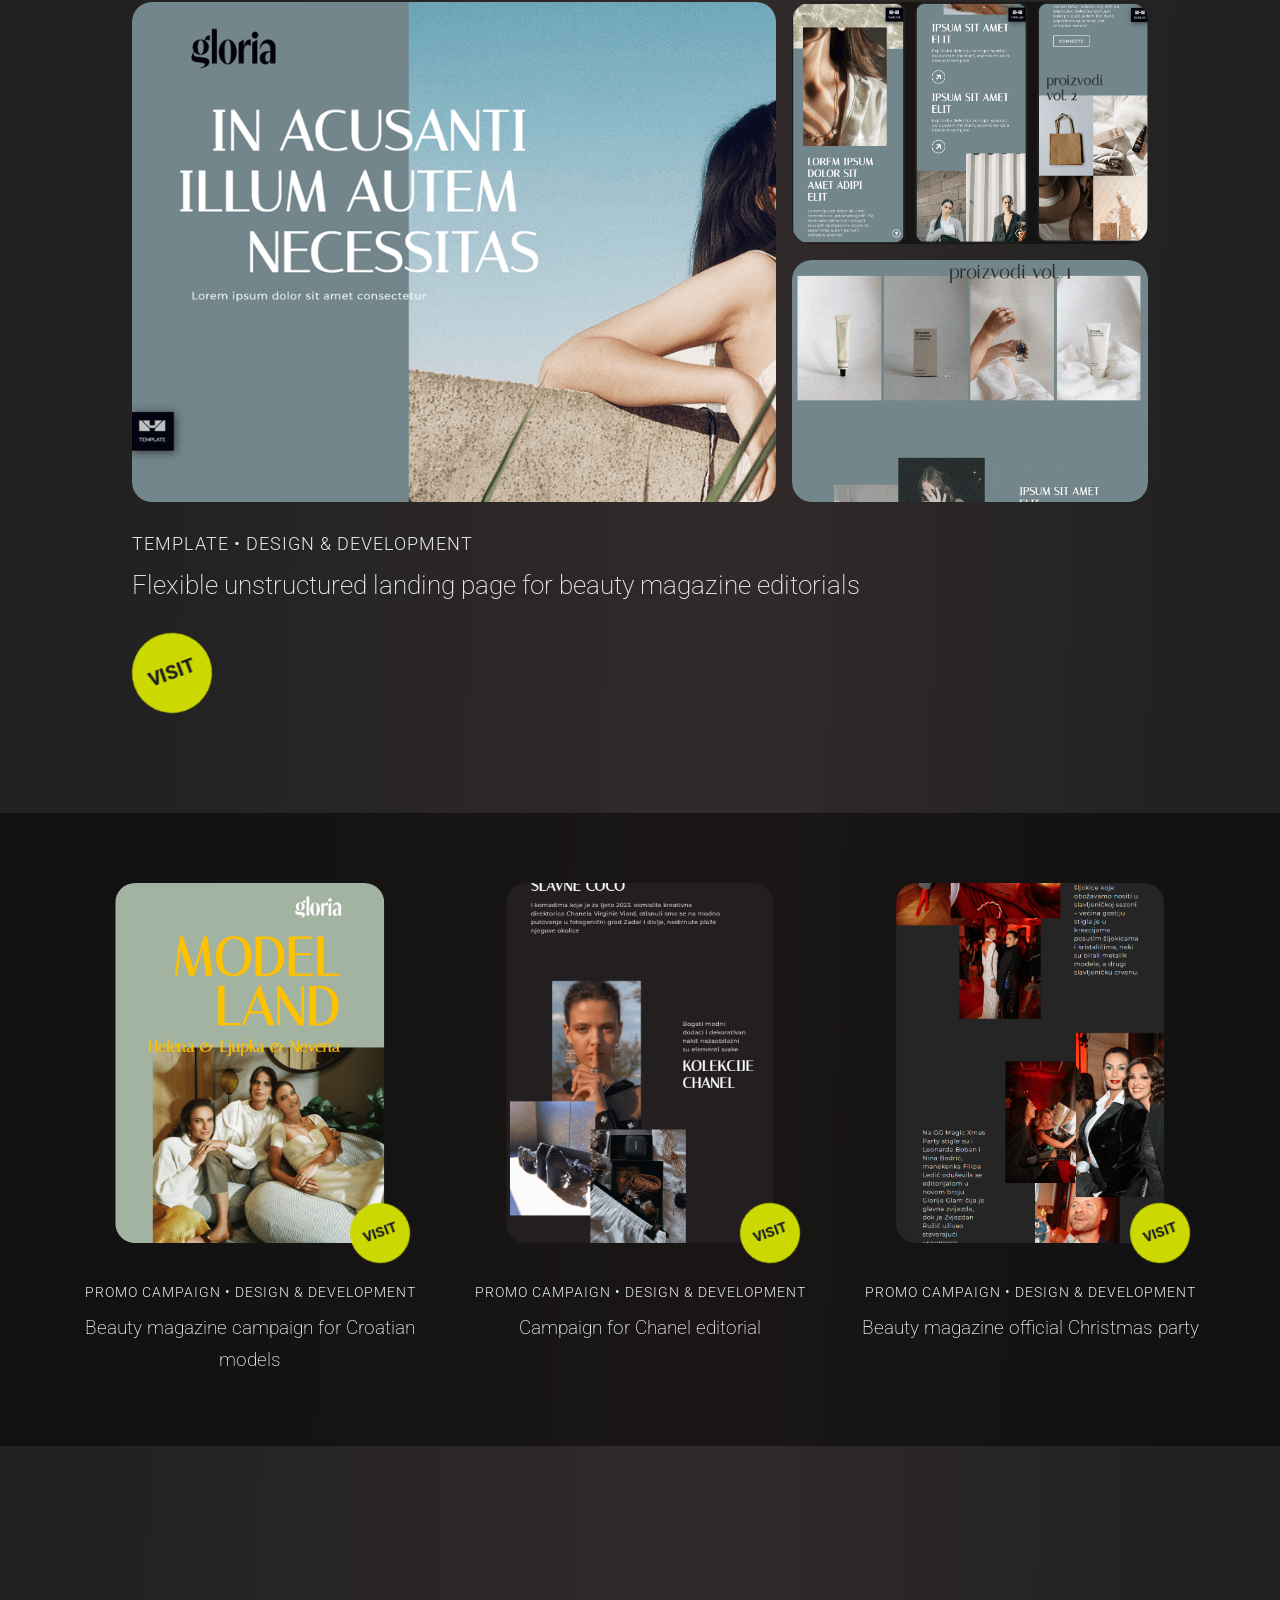
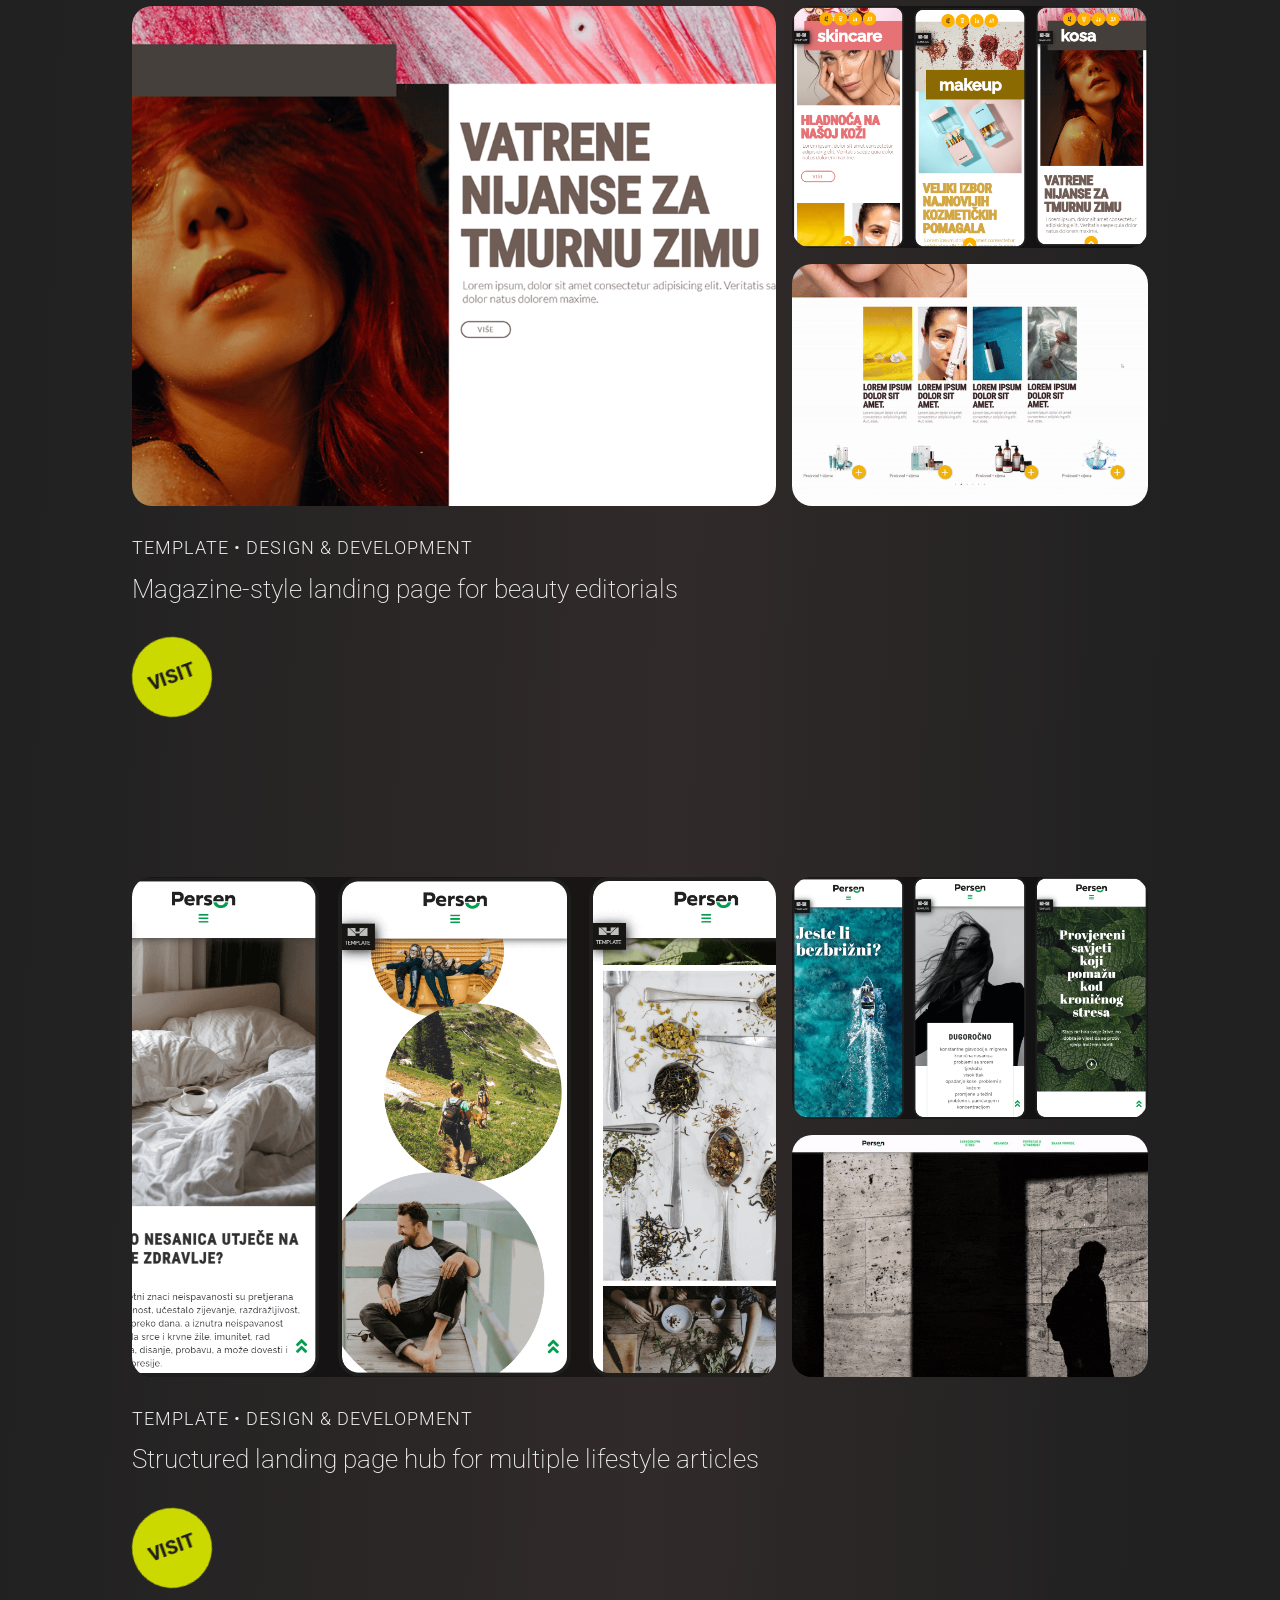
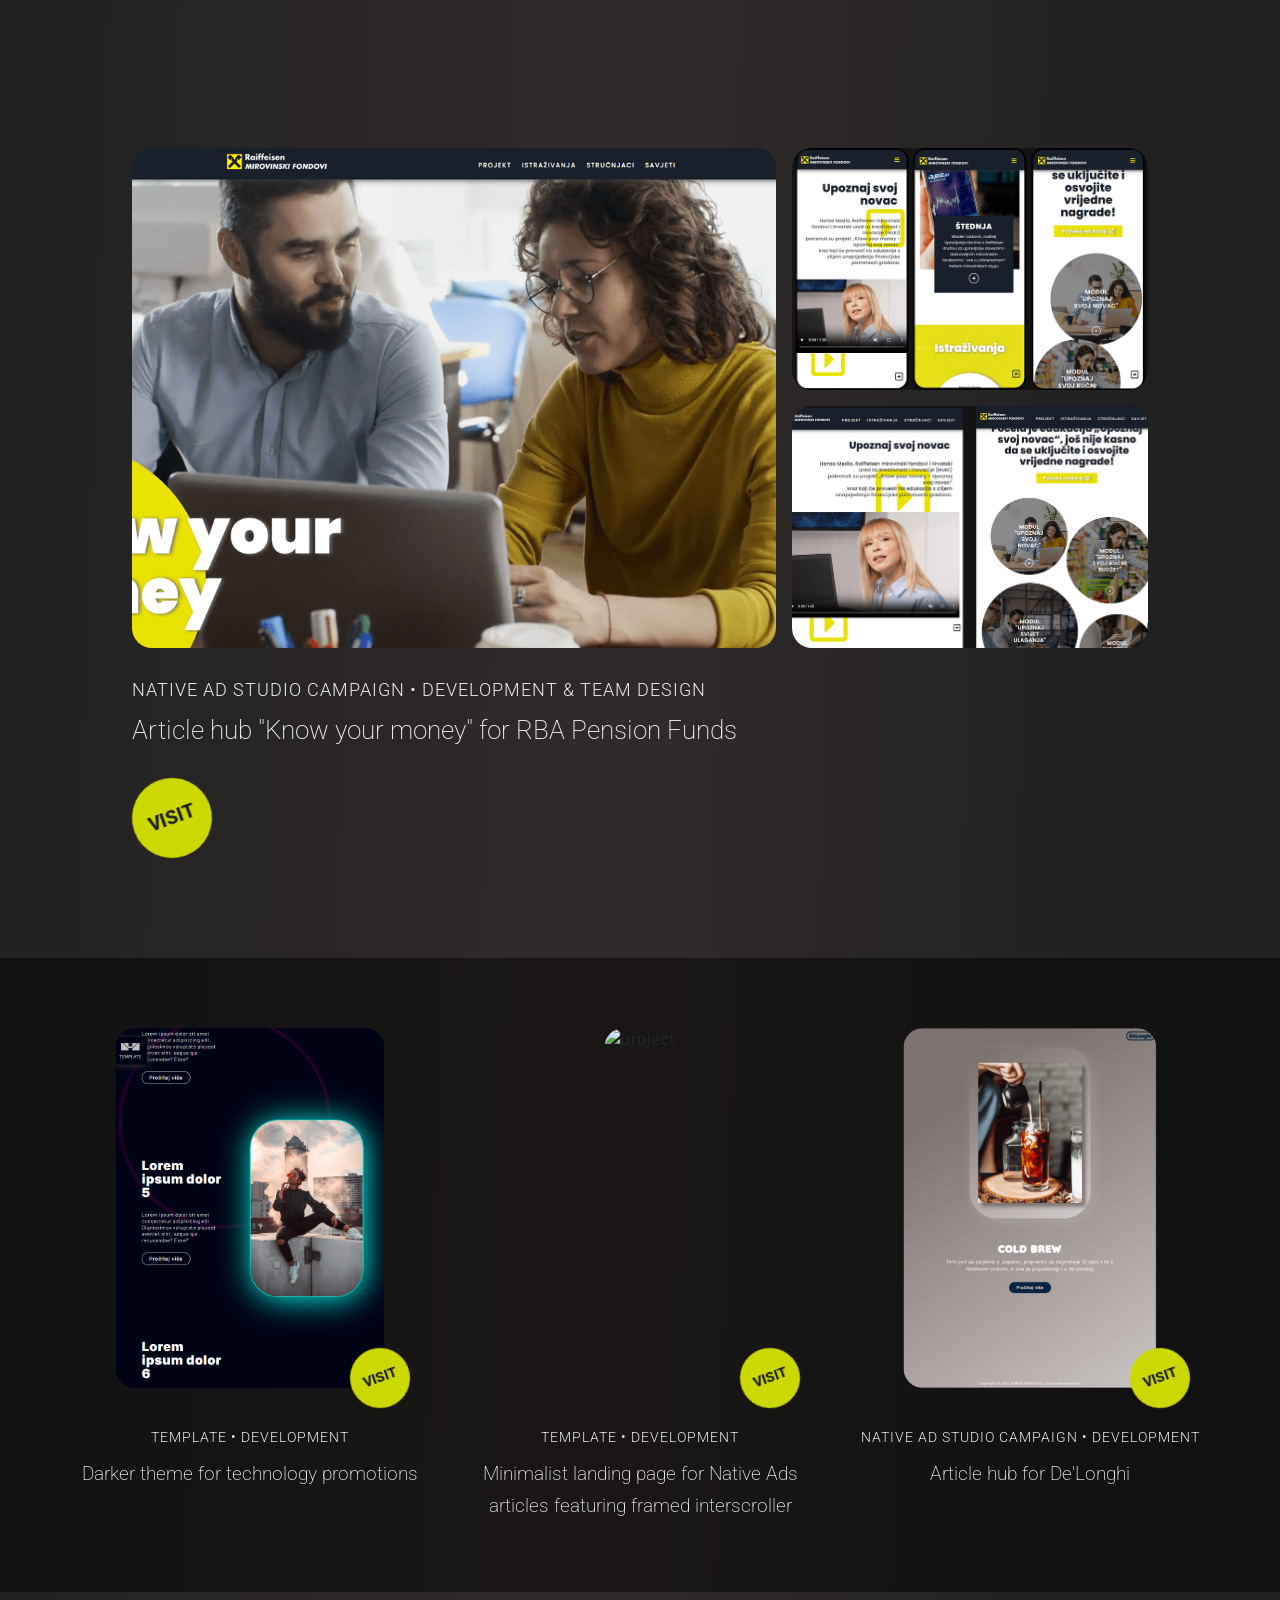
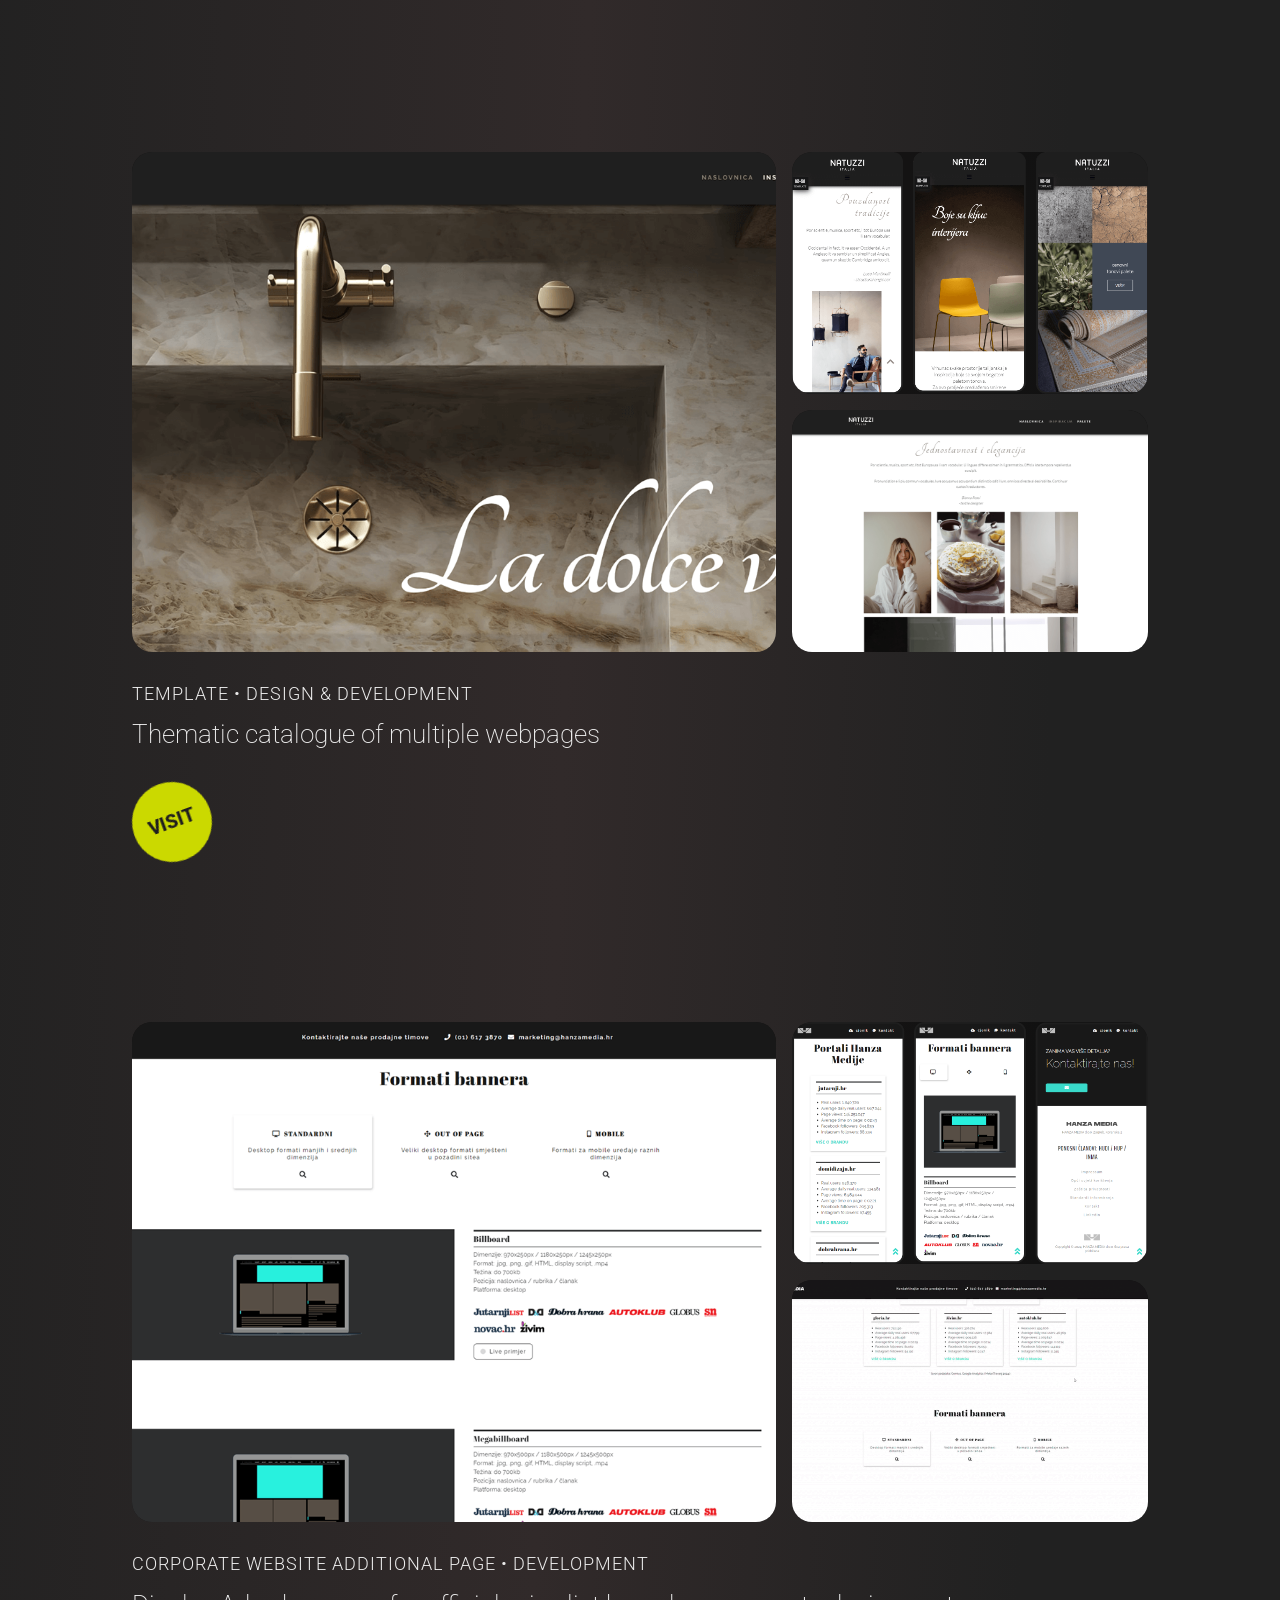
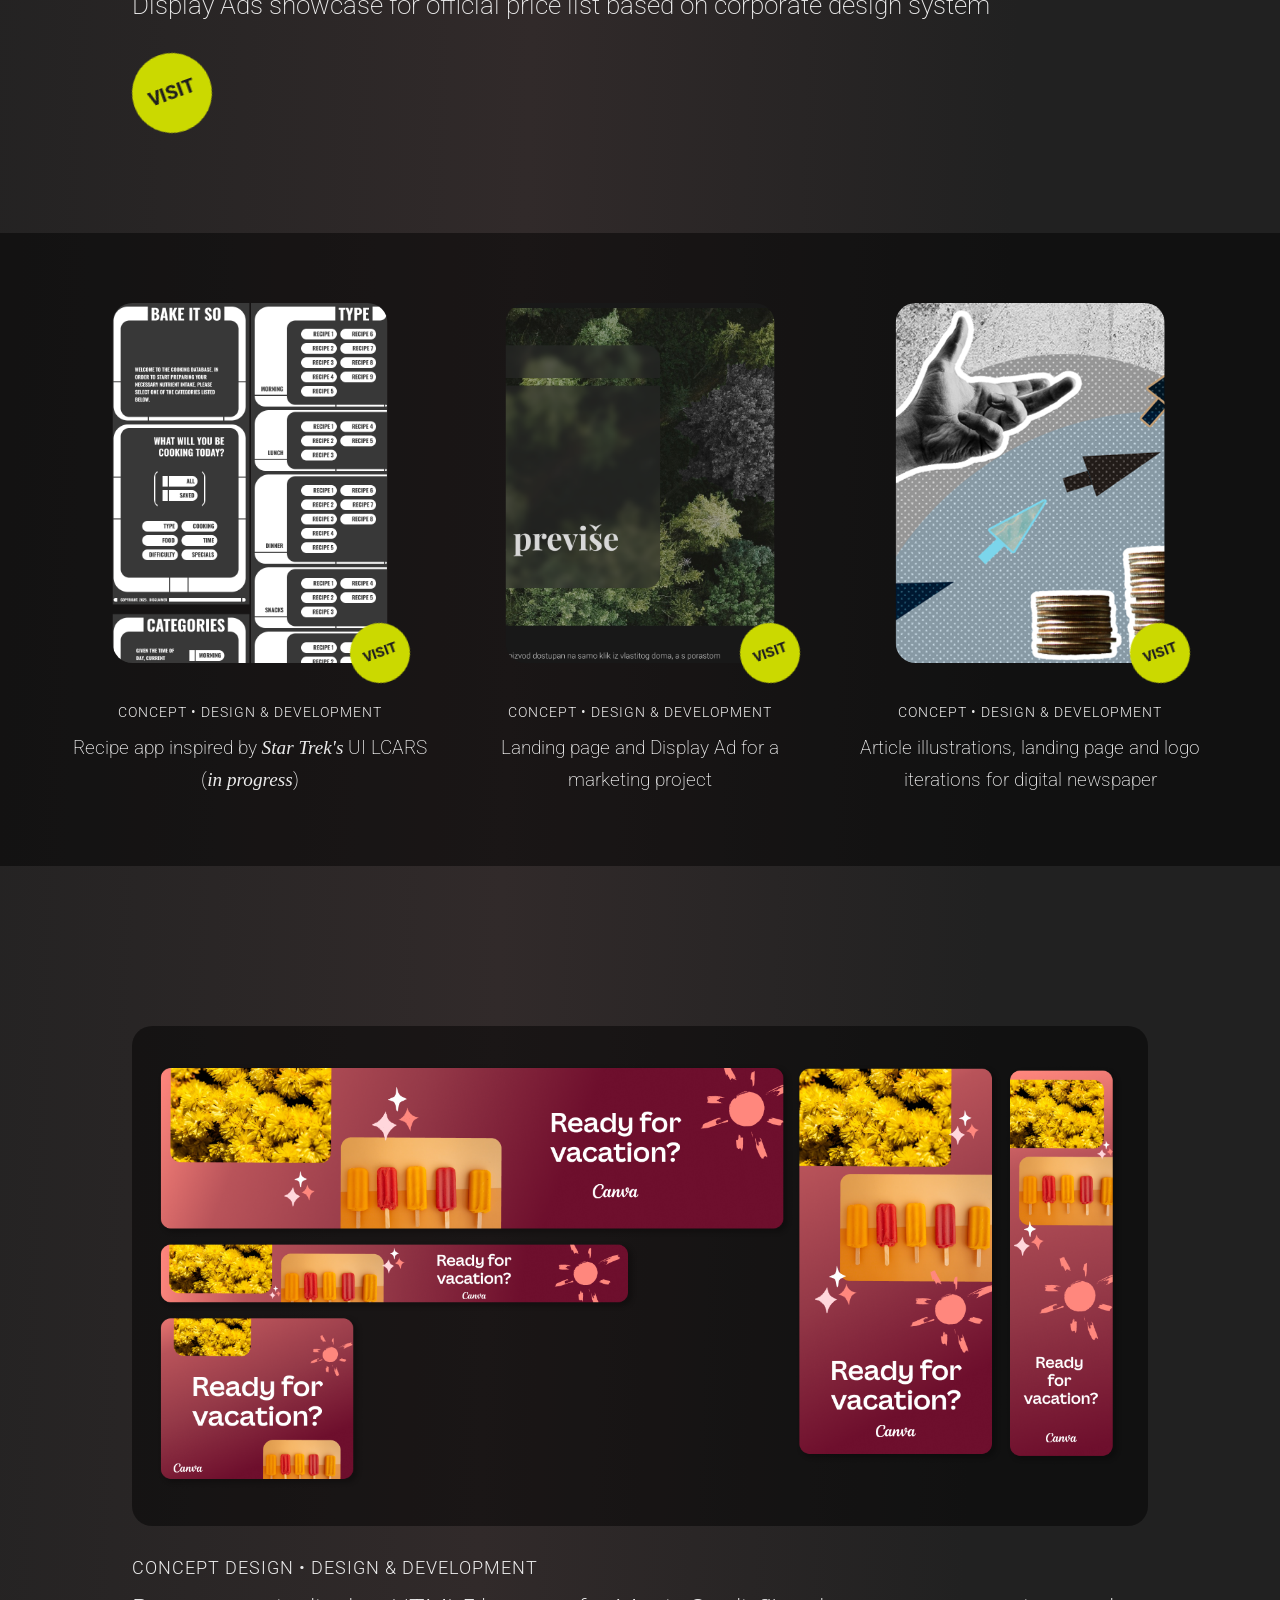
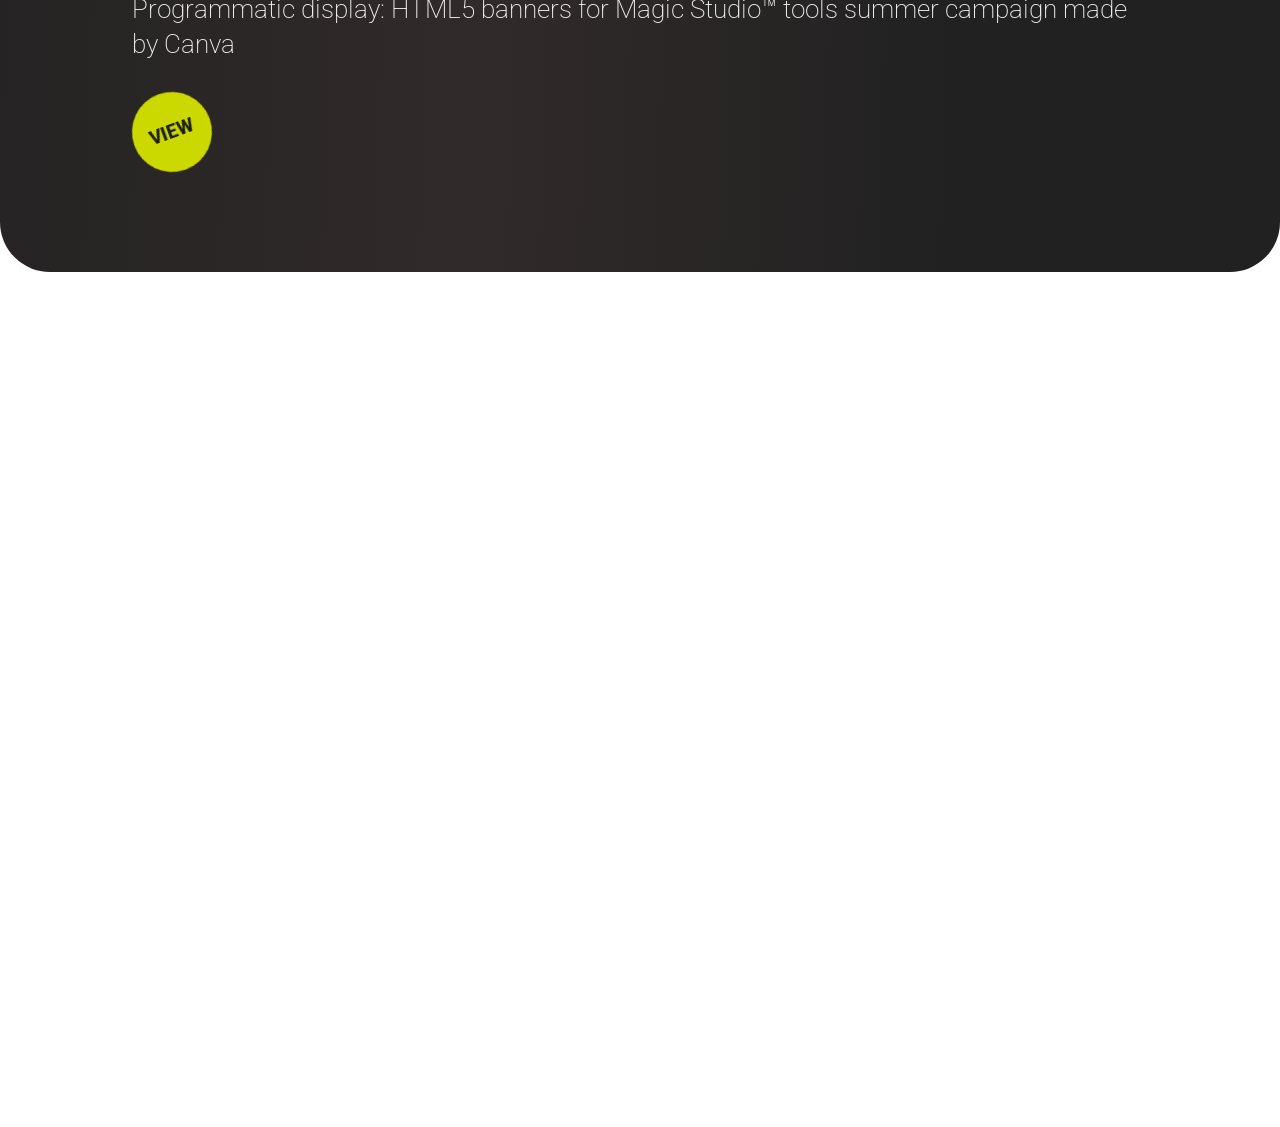
==== commit 7824709b: "Projects, CV update" ====
--- a/index.html
+++ b/index.html
@@ -509,7 +509,7 @@
                             </div>
                         </div>
                 
-                
+                        <!-- 
                         <div class="project" data-aos="zoom-in" data-aos-easing="linear" data-aos-duration="800">
 
                             <div class="project-special">
@@ -531,6 +531,7 @@
 
                         </div>
 
+                        
                         <div class="project" data-aos="zoom-in" data-aos-easing="linear" data-aos-duration="800">
 
                             <div class="project-special">
@@ -554,10 +555,113 @@
                             </div>
 
                         </div>
-
-                    </div>
-                </div>
-            </div>
+                         -->
+
+                    </div>
+                </div>
+            </div>
+
+
+            <div class="container-fluid">
+                <div class="row">
+                    <div class="col-12">
+
+                        <div class="project-set">
+                
+                            <div class="project-mini" data-aos="fade-down" data-aos-easing="linear" data-aos-duration="800">
+                                <div class="project-mini-img">
+                                    <img src="assets/portfolio/Bakeitso.png" alt="project" class="img-click">
+                                </div>
+                    
+                                <div class="project-title text-upper-sm">
+                                    Concept &#x2022; Design & Development
+                                </div>
+                                <div class="project-text text-sm">
+                                    Recipe app inspired by 
+                                    <span class="italic">Star Trek's</span> 
+                                    UI LCARS
+                                    (<span class="italic">in progress</span>)
+                                </div>
+                                <div class="project-cta">
+                                    <a href="https://www.figma.com/deck/JHIzBi2XzICReSjLfk12X7/Recipe-mobile-app?node-id=1-390&t=cT5Oqkqk7tzYk5Qh-1&scaling=min-zoom&content-scaling=fixed&page-id=0%3A1" target="_blank">
+                                        <button>Visit</button>
+                                    </a>
+                                </div>
+                            </div>
+                
+                            <div class="project-mini" data-aos="fade-up" data-aos-easing="linear" data-aos-duration="800" data-aos-offset="300">
+                                <div class="project-mini-img">
+                                    <img src="assets/portfolio/24s0screen.png" alt="project" class="img-click">
+                                </div>
+                
+                                <div class="project-title text-upper-sm">
+                                    Concept &#x2022; Design & Development
+                                </div>
+                                <div class="project-text text-sm">
+                                    Landing page and Display Ad for a marketing project
+                                </div>
+                                <div class="project-cta">
+                                    <a href="https://dribbble.com/shots/26199364-Display-Ad-and-associated-Landing-Page" target="_blank">
+                                        <button>Visit</button>
+                                    </a>
+                                </div>
+                            </div>
+                    
+                            <div class="project-mini" data-aos="fade-down" data-aos-easing="linear" data-aos-duration="800" data-aos-offset="400">
+                                <div class="project-mini-img">
+                                    <img src="assets/portfolio/tg-hero.png" alt="project" class="img-click">
+                                </div>
+                
+                                <div class="project-title text-upper-sm">
+                                    Concept &#x2022; Design & Development
+                                </div>
+                                <div class="project-text text-sm">
+                                    Article illustrations, landing page and logo iterations for digital newspaper
+                                </div>
+                                <div class="project-cta">
+                                    <a href="https://dribbble.com/shots/26268121-Design-concepts-for-local-digital-newspaper" target="_blank">
+                                        <button>Visit</button>
+                                    </a>
+                                </div>
+                            </div>
+                    
+                        </div>
+                
+                    </div>
+                </div>
+            </div>
+
+
+            <div class="container">
+                <div class="row">
+                    <div class="col-12">
+
+                        <div class="project" data-aos="zoom-in" data-aos-easing="linear" data-aos-duration="800">
+
+                            <div class="project-special">
+                                <img src="assets/portfolio/display-banners-mob.png" alt="banners" class="d-md-none">
+                                <img src="assets/portfolio/display-banners.png" alt="banners" class="d-none d-md-block img-click">
+                            </div>
+                
+                            <div class="project-title text-upper">
+                                Concept design &#x2022; Design & Development
+                            </div>
+                            <div class="project-text text">
+                                Programmatic display: HTML5 banners for Magic Studio™ tools summer campaign made by Canva
+                            </div>
+                            <div class="project-cta">
+                                <a href="https://dribbble.com/shots/24699348-Concept-design-animated-display-ads" target="_blank">
+                                    <button>View</button>
+                                </a>
+                            </div>
+
+                        </div>
+
+                    </div>
+                </div>
+            </div>
+
+
 
             <div id="contact"></div>
         </section>
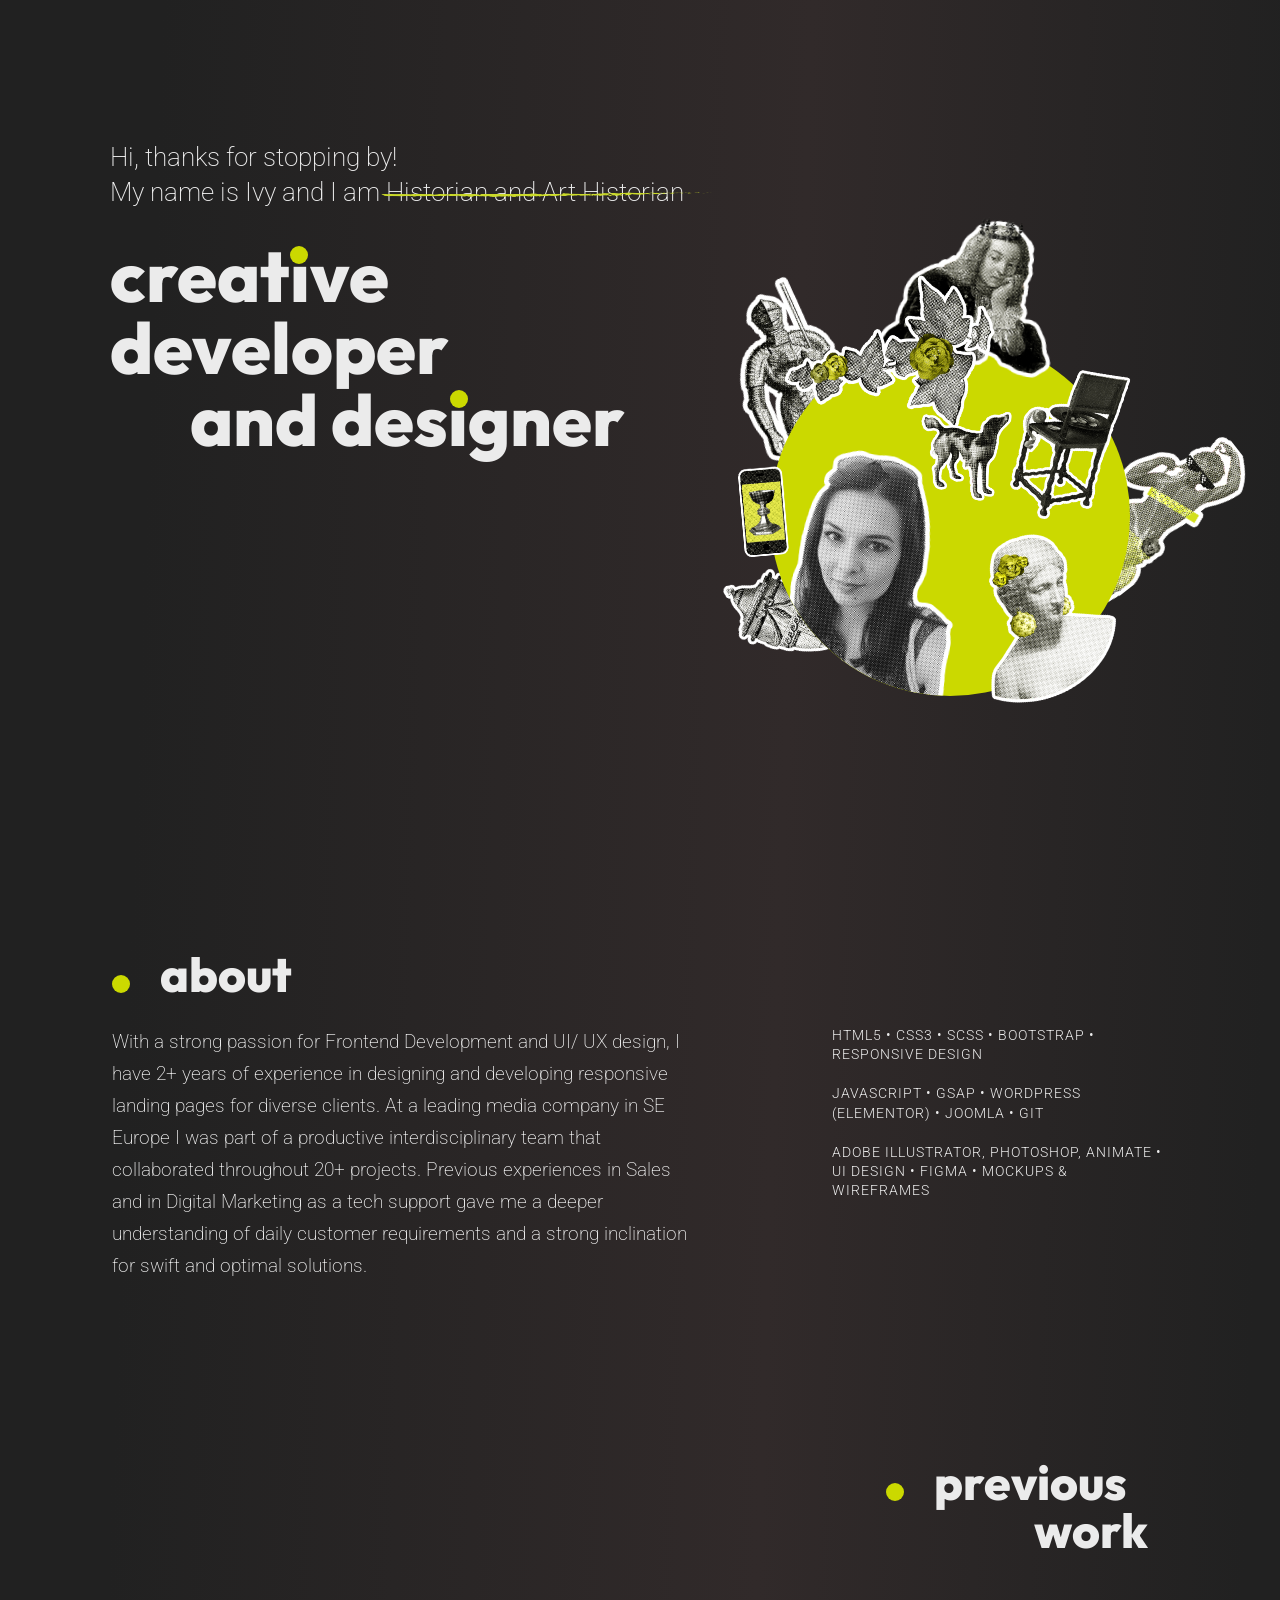
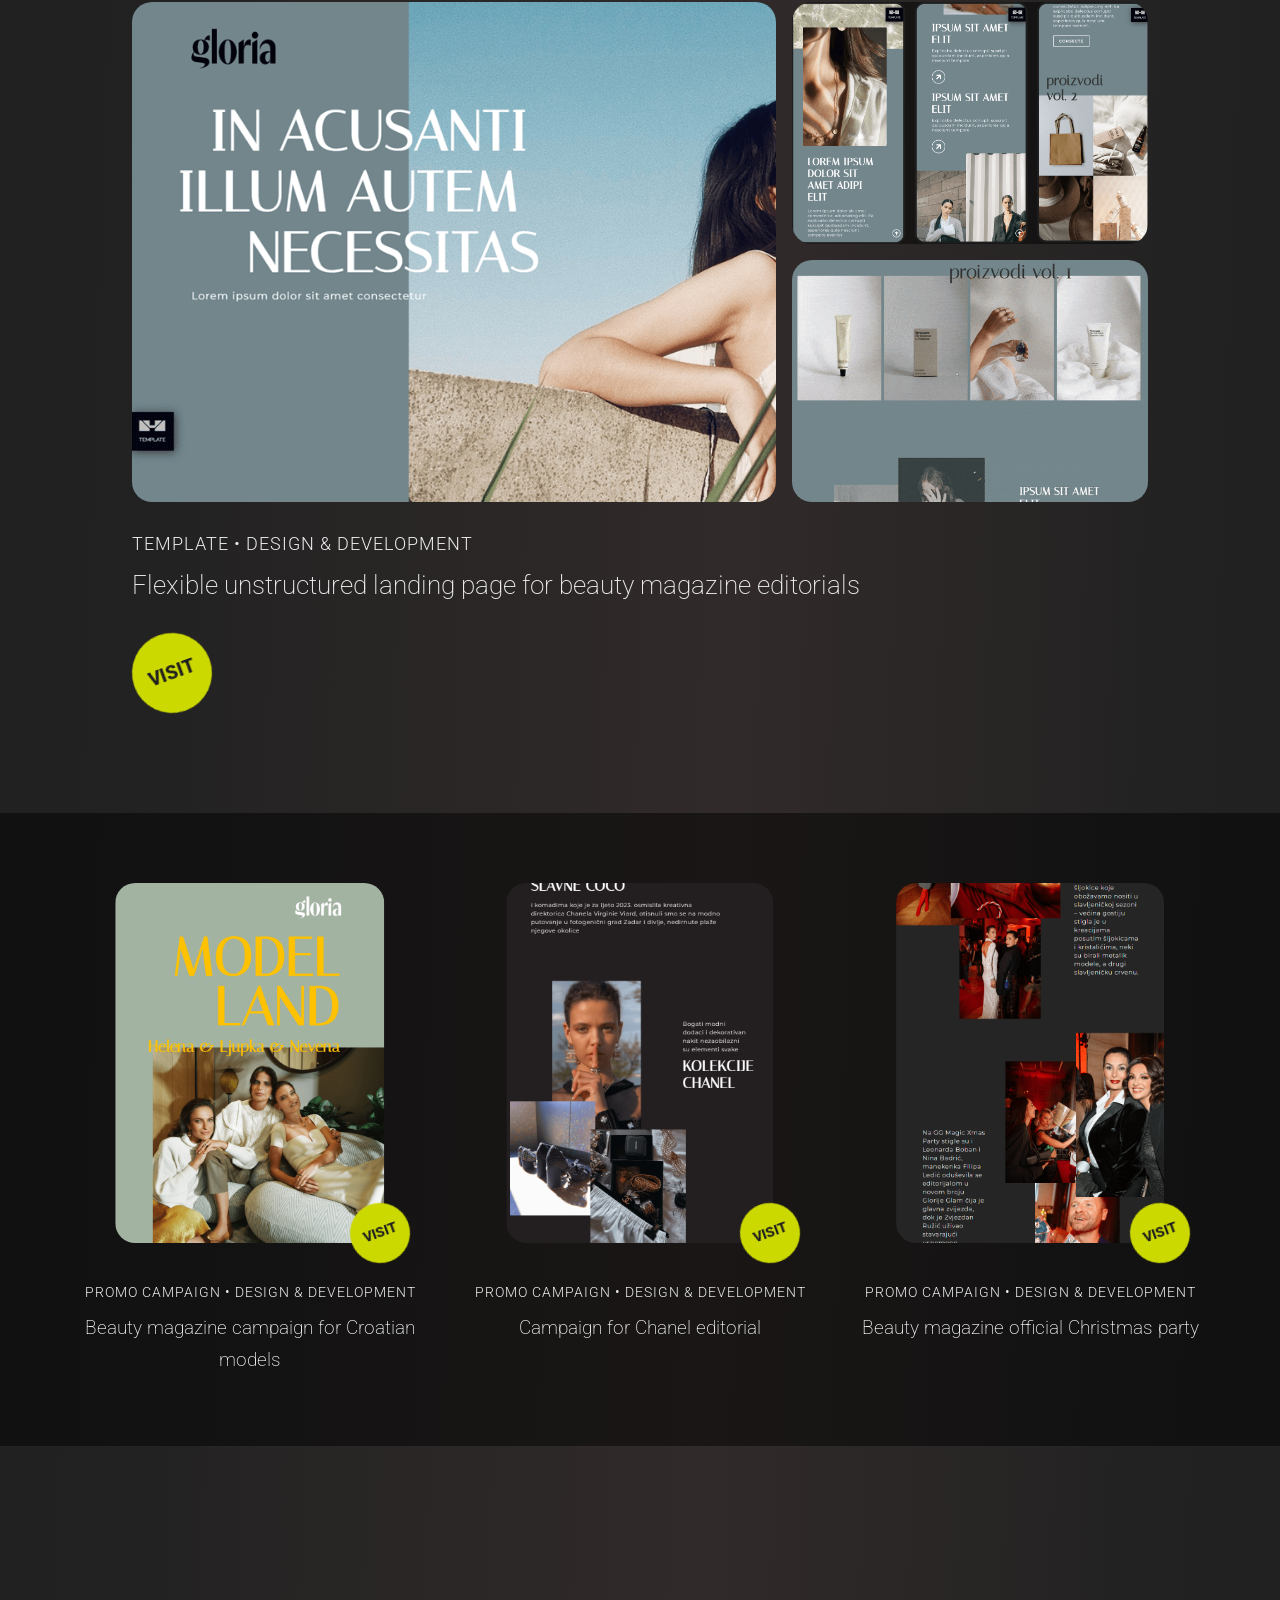
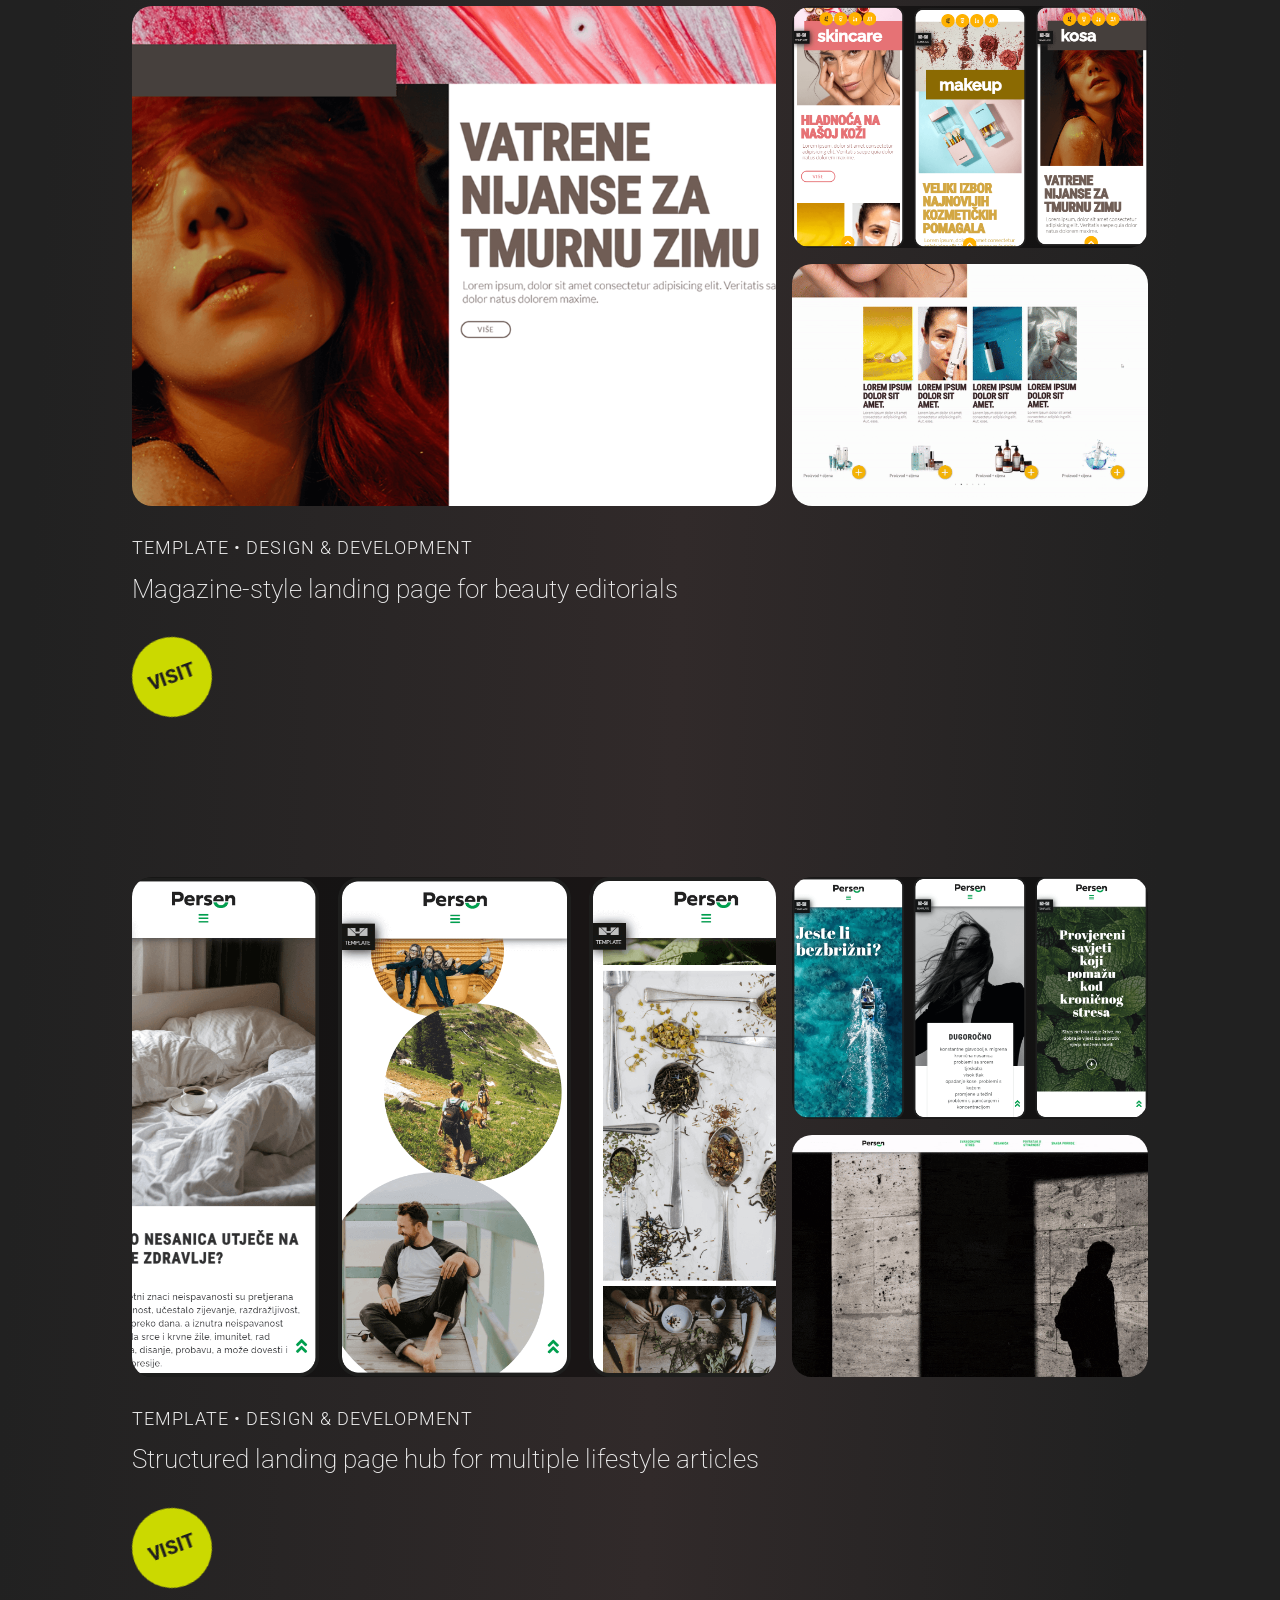
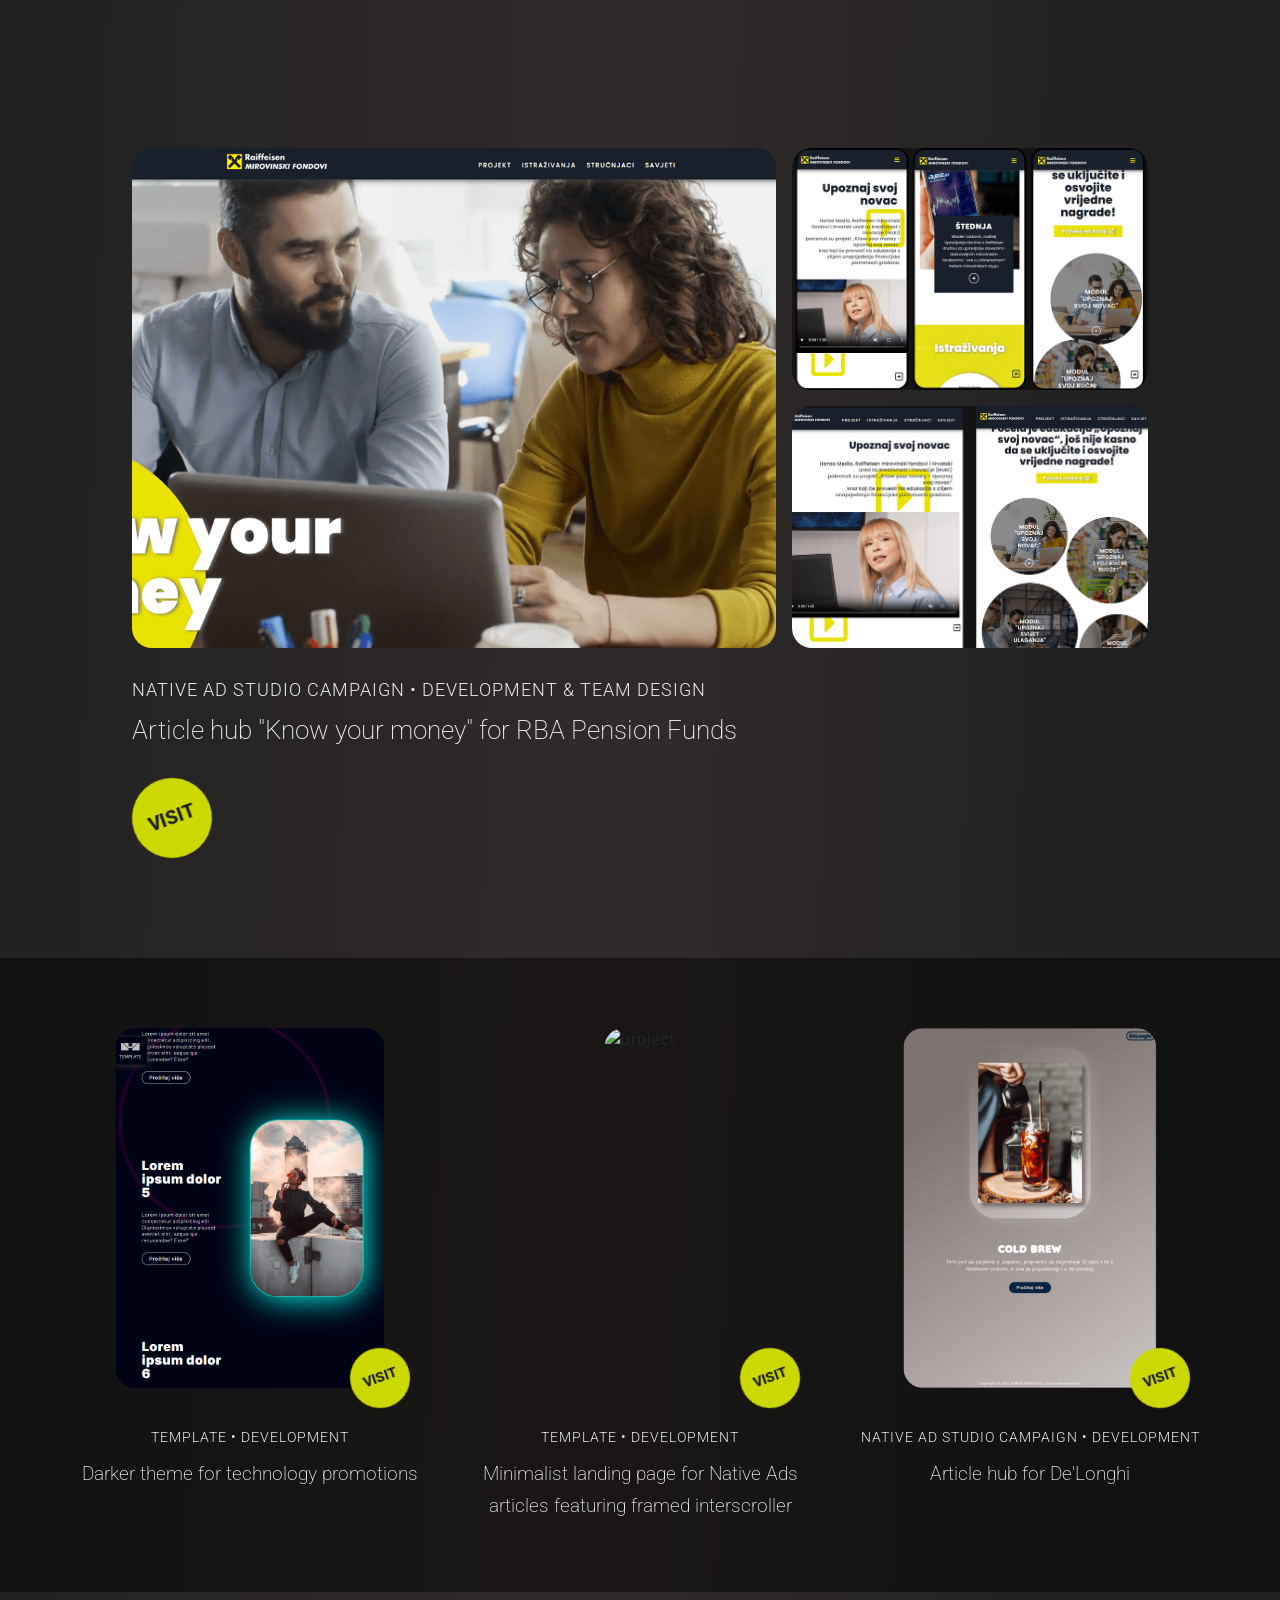
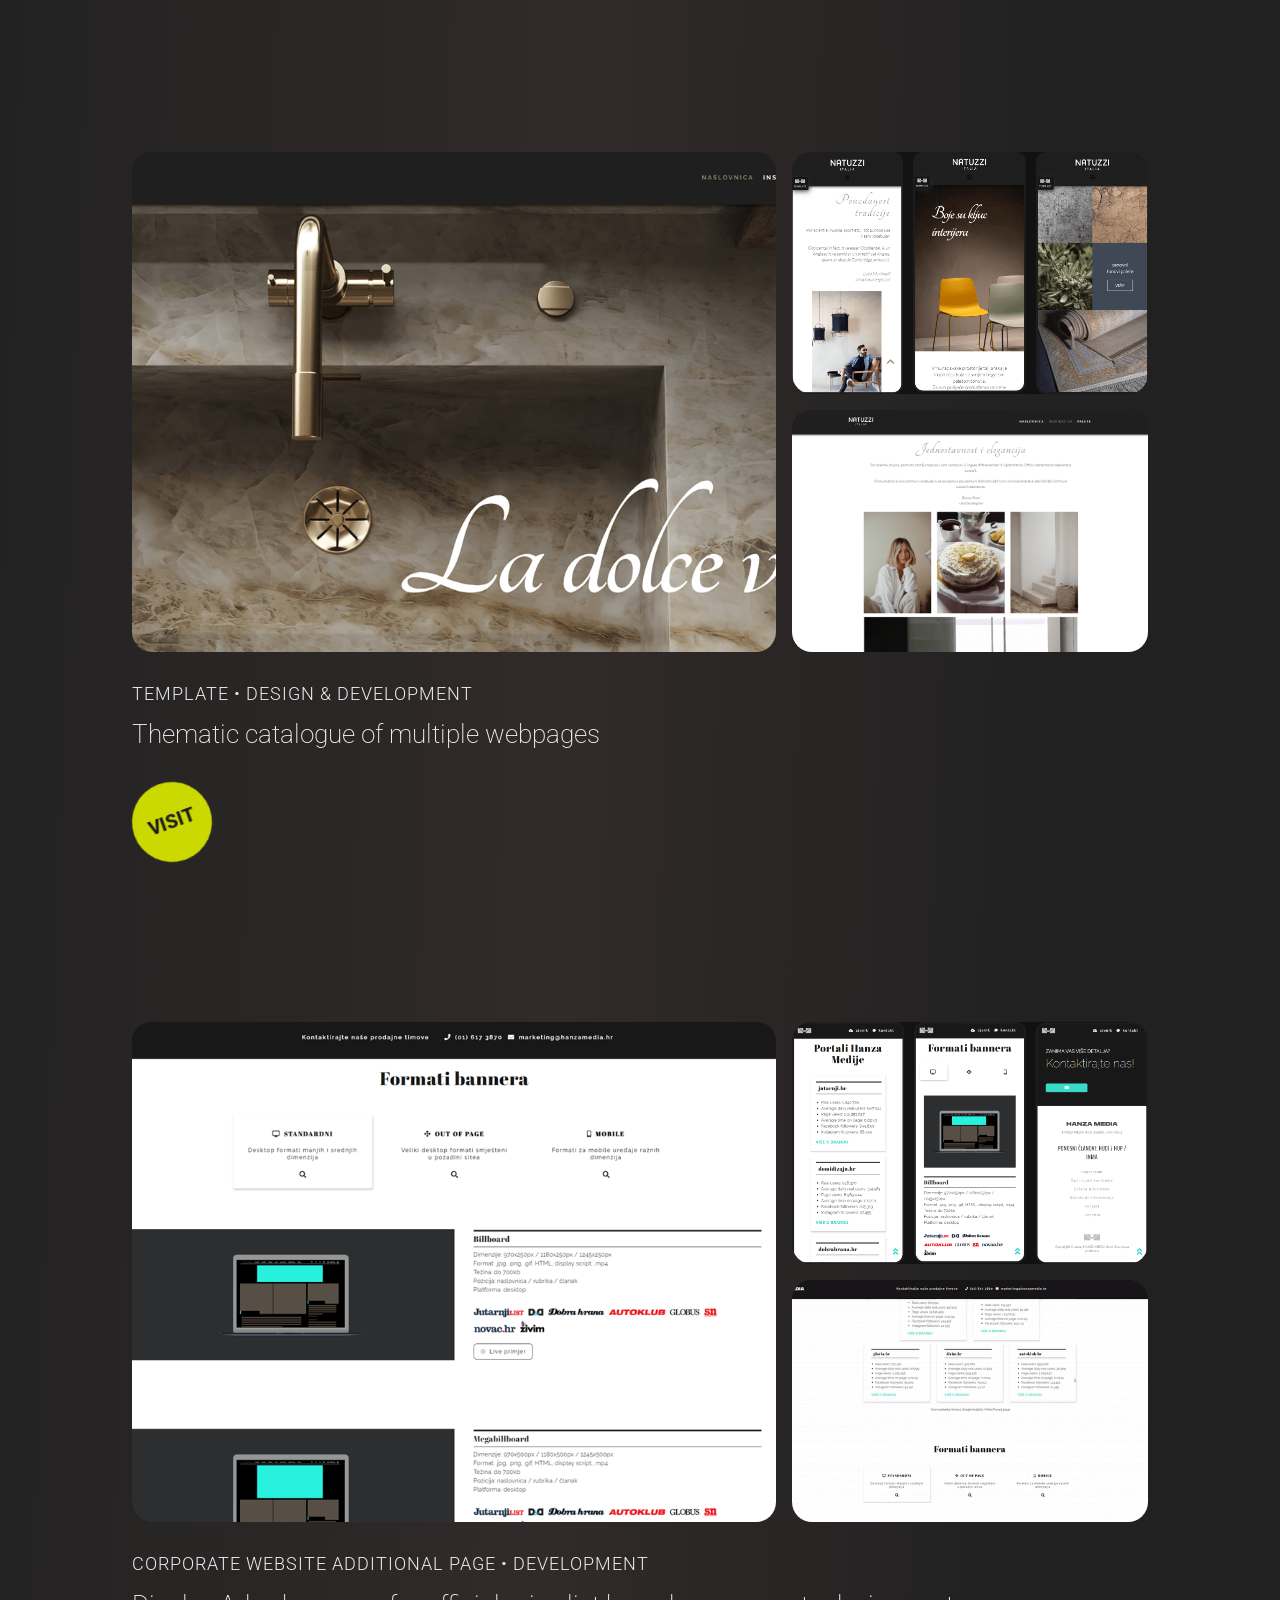
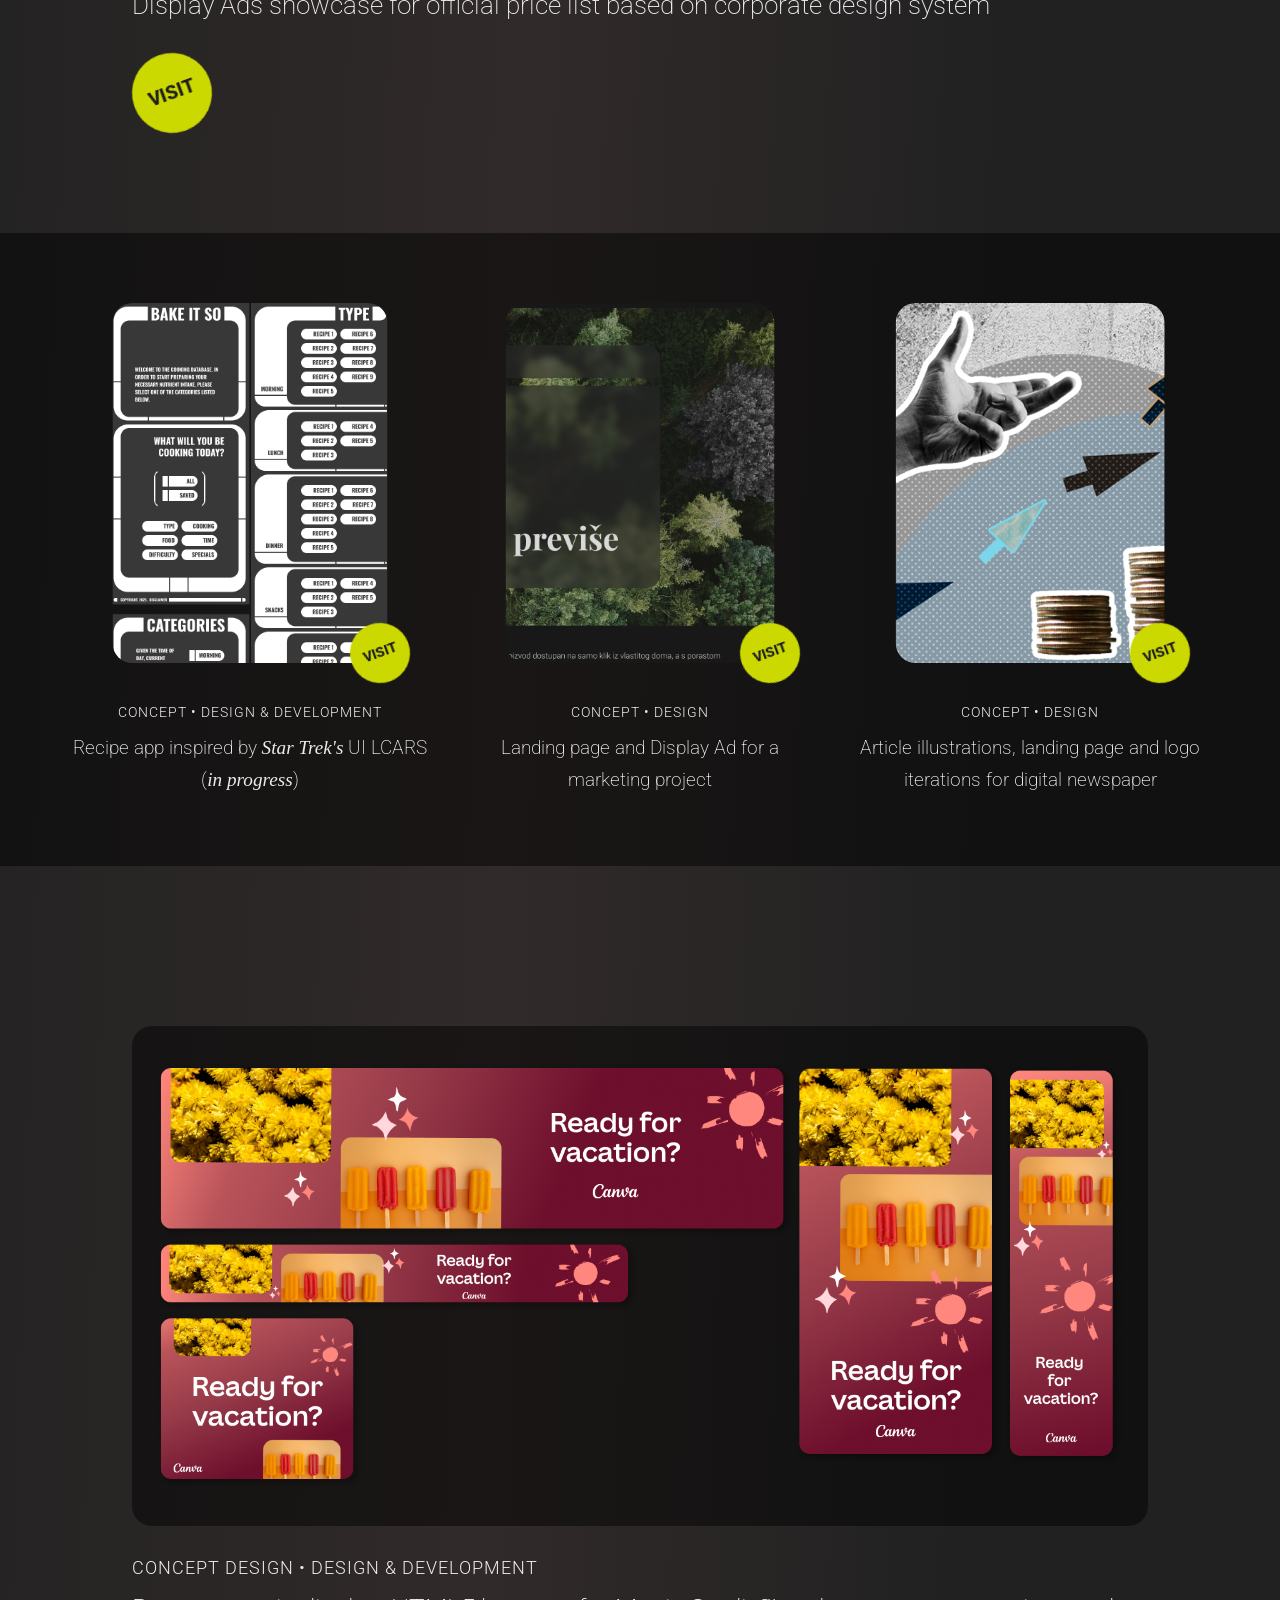
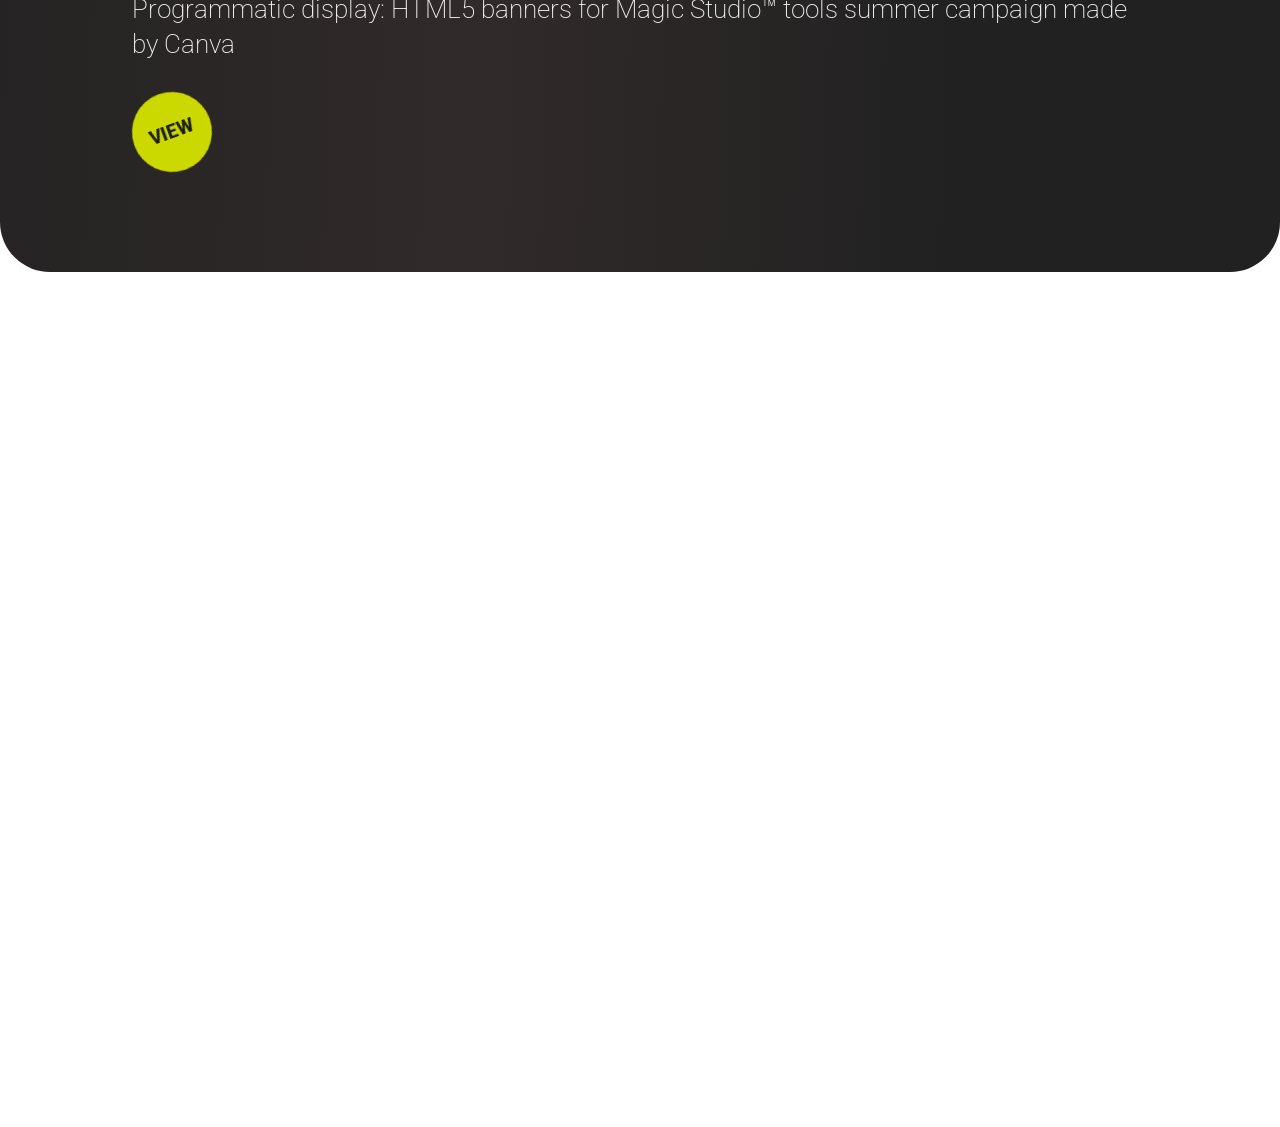
==== commit f8e6db3e: "Section subtitle text, CV update" ====
--- a/index.html
+++ b/index.html
@@ -66,7 +66,7 @@
                     &#x2022;
                 </span>
                 <span class="navi-link">
-                    <a href="assets/CV_Ivana.Supljika.pdf" target="_blank" class="text-upper">CV</a>
+                    <a href="assets/CV_Ivana.Supljika-nl.pdf" target="_blank" class="text-upper">CV</a>
                 </span>
             </div>
         </nav>
@@ -595,7 +595,7 @@
                                 </div>
                 
                                 <div class="project-title text-upper-sm">
-                                    Concept &#x2022; Design & Development
+                                    Concept &#x2022; Design
                                 </div>
                                 <div class="project-text text-sm">
                                     Landing page and Display Ad for a marketing project
@@ -613,7 +613,7 @@
                                 </div>
                 
                                 <div class="project-title text-upper-sm">
-                                    Concept &#x2022; Design & Development
+                                    Concept &#x2022; Design
                                 </div>
                                 <div class="project-text text-sm">
                                     Article illustrations, landing page and logo iterations for digital newspaper
